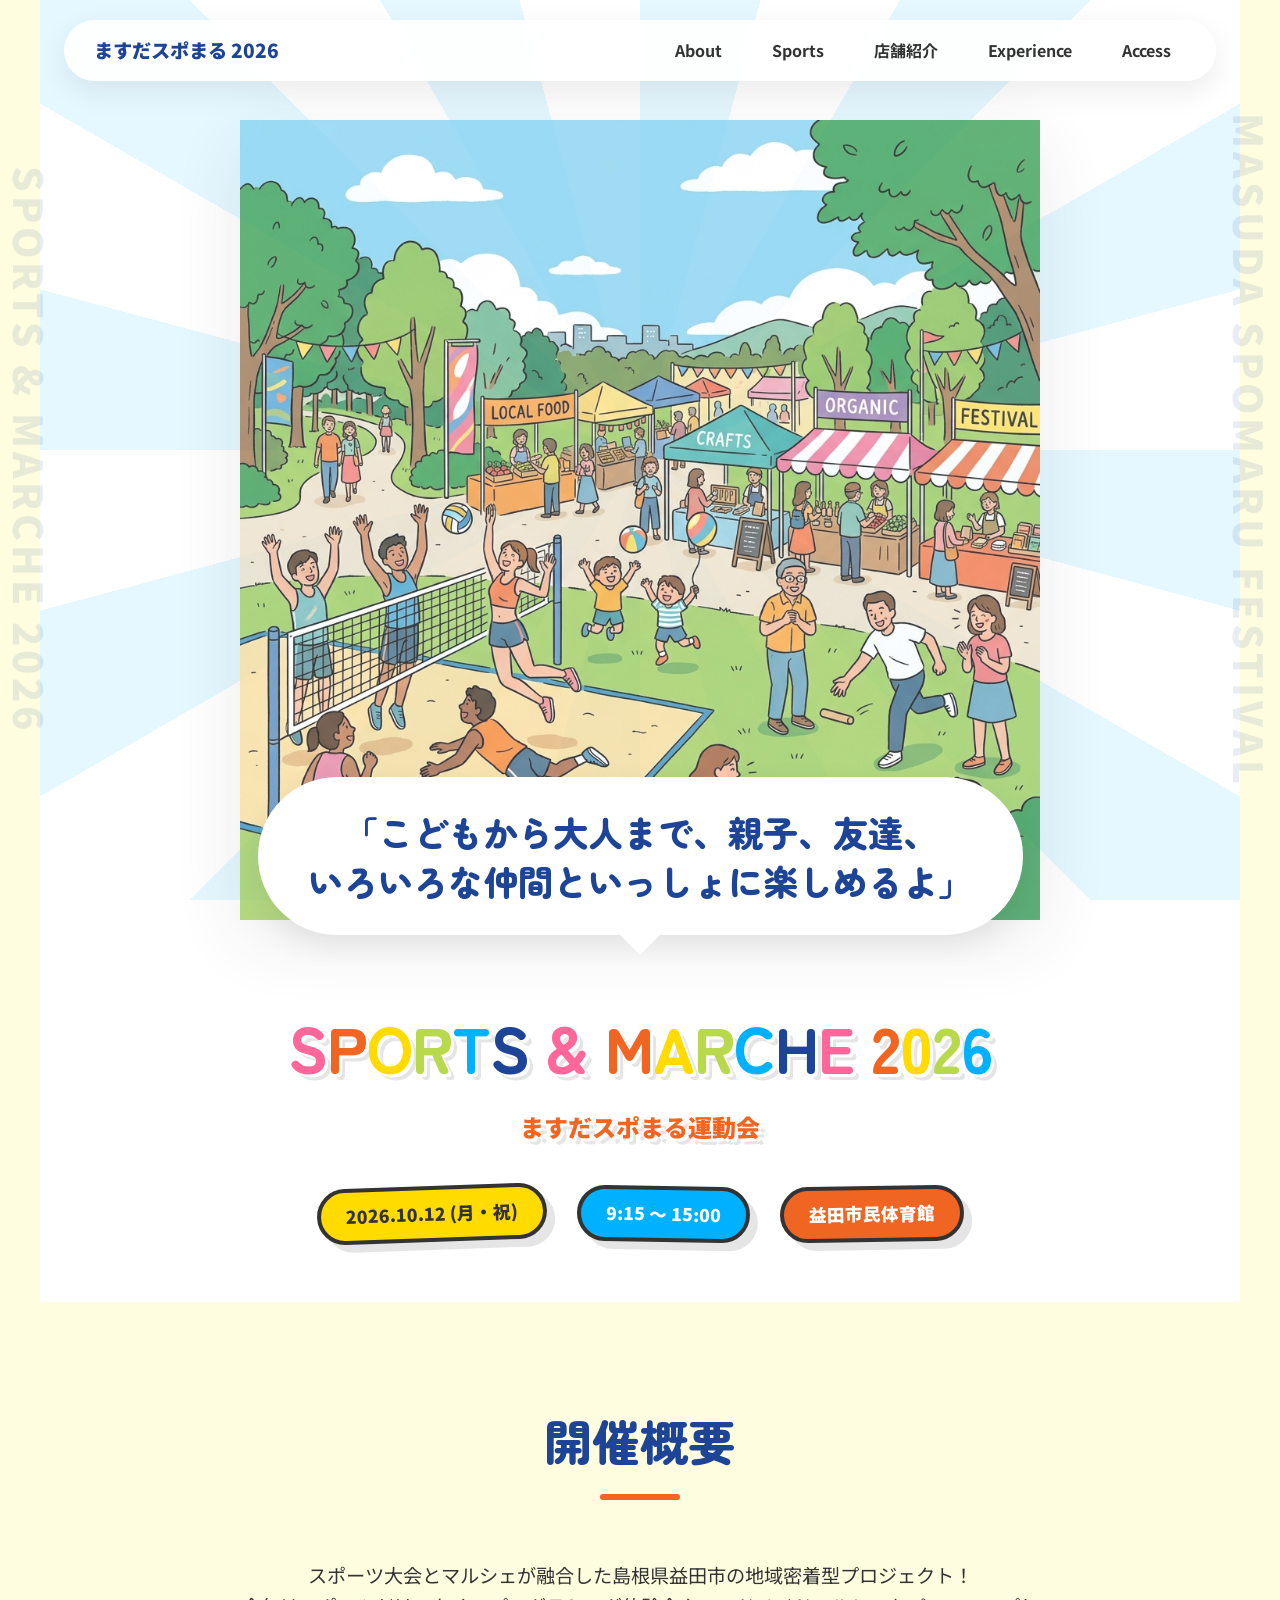
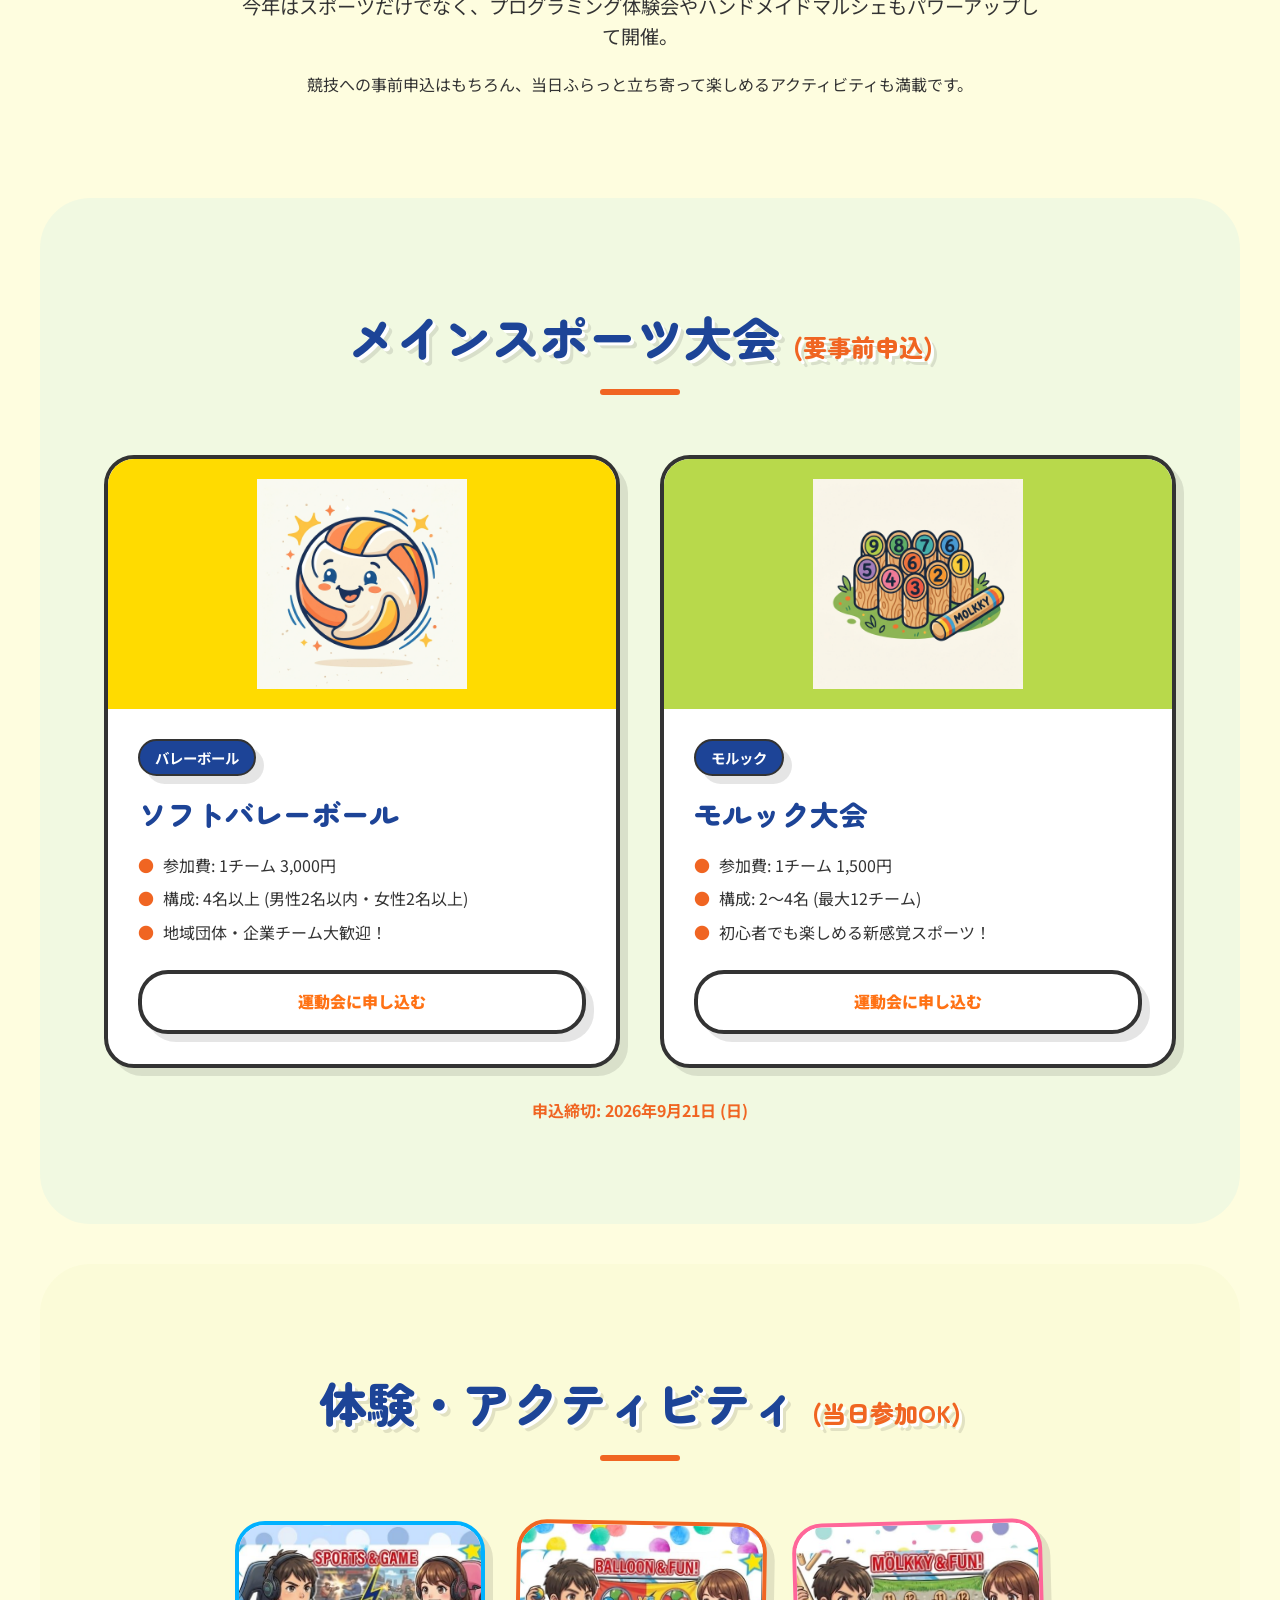
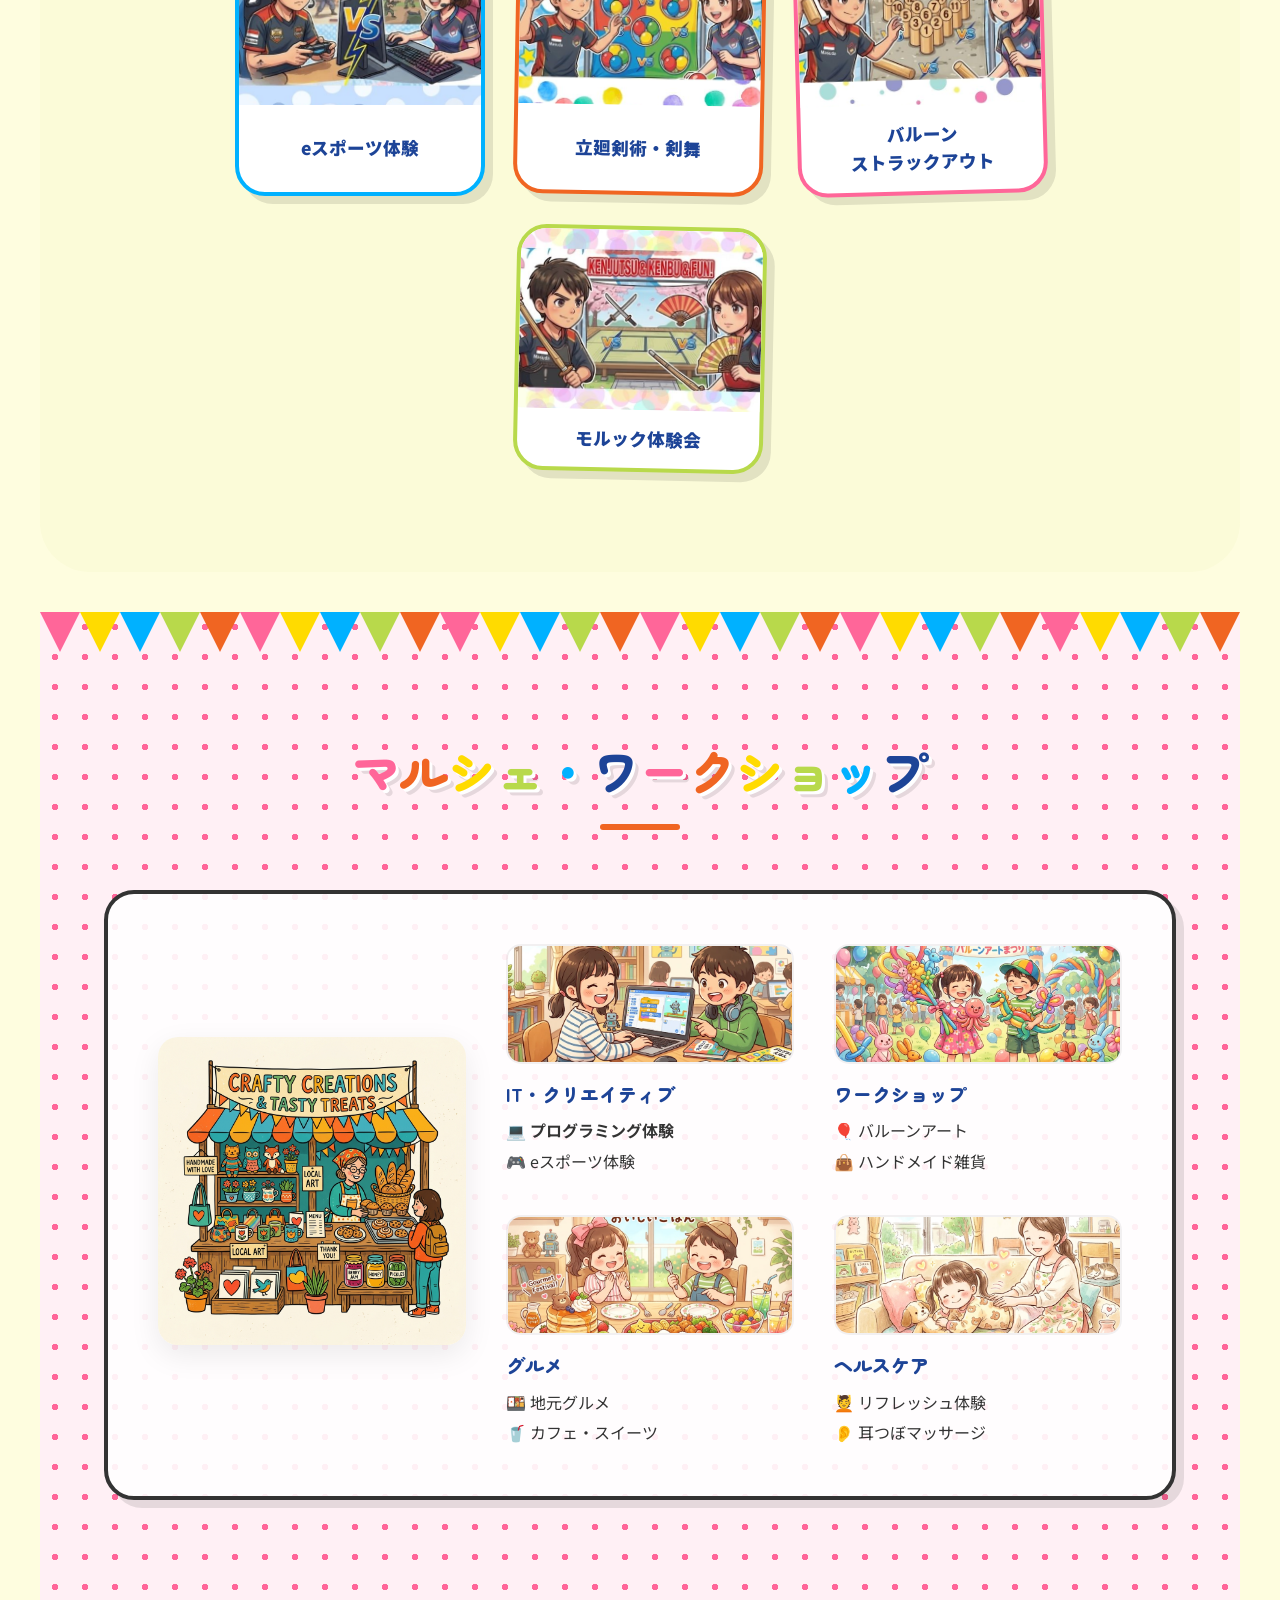
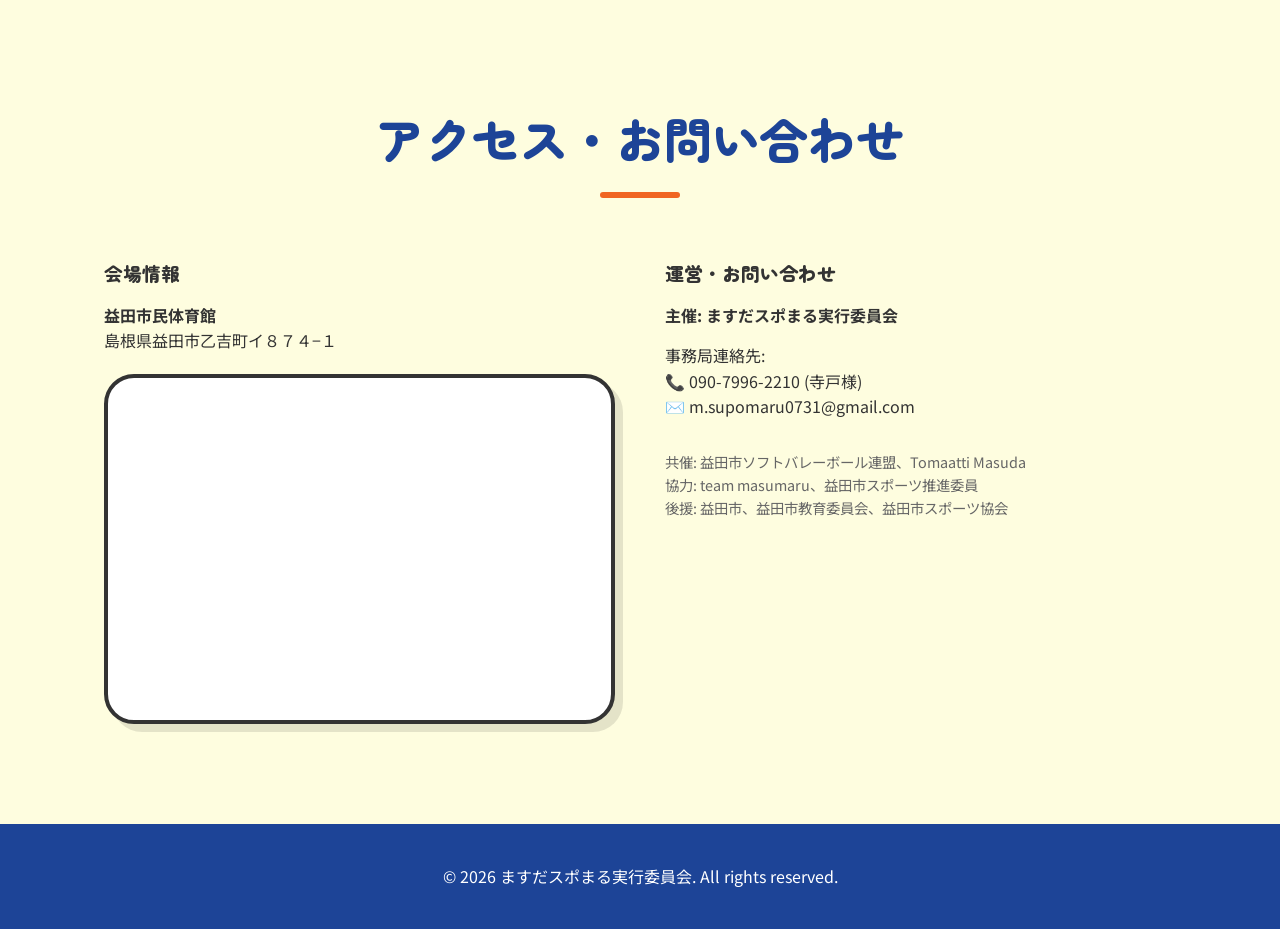
==== index.html @ 215f09cb "修正" ====
<!DOCTYPE html>
<html lang="ja">
<head>
  <meta charset="UTF-8">
  <meta name="viewport" content="width=device-width, initial-scale=1.0">
  <title>SPORTS & MARCHE 2026 | ますだスポまる運動会</title>
  <meta name="description" content="2026年10月12日、島根県益田市で開催！スポーツ大会とマルシェが融合した地域密着型イベント。">
  <link rel="stylesheet" href="index.css">
</head>
<body>

  <!-- Vertical Sidebar Text -->
  <div class="sidebar-text left">
    <div class="vertical-text">SPORTS & MARCHE 2026</div>
  </div>
  <div class="sidebar-text right">
    <div class="vertical-text">MASUDA SPOMARU FESTIVAL</div>
  </div>

  <header>
    <a href="index.html" class="logo">ますだスポまる 2026</a>
    <nav>
      <!-- Desktop Menu -->
      <ul class="nav-links">
        <li><a href="index.html#about">About</a></li>
        <li><a href="index.html#sports">Sports</a></li>
        <li><a href="marche.html">店舗紹介</a></li>
        <li><a href="index.html#activities">Experience</a></li>
        <li><a href="index.html#access">Access</a></li>
      </ul>
      <!-- Hamburger Icon -->
      <div class="hamburger" id="hamburger">
        <span></span>
        <span></span>
        <span></span>
      </div>
    </nav>
  </header>

  <!-- Mobile Menu Overlay -->
  <div class="mobile-menu" id="mobile-menu">
    <ul>
      <li><a href="index.html#about">About</a></li>
      <li><a href="index.html#sports">Sports</a></li>
      <li><a href="marche.html">店舗紹介</a></li>
      <li><a href="index.html#activities">Experience</a></li>
      <li><a href="index.html#access">Access</a></li>
    </ul>
  </div>

  <main>
    <!-- Hero Section -->
    <section id="hero" class="hero pattern-starburst">
      <div class="hero-illustration">
        <img src="assets/hero.png" alt="Spomaru Festival Illustration">
      </div>
      <div class="catchphrase-container">
        <div class="catchphrase-bubble">
          <p class="catchphrase font-maru">「こどもから大人まで、親子、友達、<br>いろいろな仲間といっしょに楽しめるよ」</p>
        </div>
      </div>
      <h1 class="main-title font-maru pop-text-multi pop-text-shadow">
        <span>S</span><span>P</span><span>O</span><span>R</span><span>T</span><span>S</span>
        <span>&amp;</span>
        <span>M</span><span>A</span><span>R</span><span>C</span><span>H</span><span>E</span>
        <span>2</span><span>0</span><span>2</span><span>6</span>
      </h1>
      <p class="sub-title pop-text-shadow">ますだスポまる運動会</p>
      
      <div class="event-details-hero">
        <div class="info-badge sticker-card" style="background: var(--sports-yellow); color: var(--text-main); font-weight: 900; transform: rotate(-2deg);">2026.10.12 (月・祝)</div>
        <div class="info-badge sticker-card" style="background: var(--sports-blue); color: #FFF; font-weight: 900; transform: rotate(1deg);">9:15 〜 15:00</div>
        <div class="info-badge sticker-card" style="background: var(--accent-orange); color: #FFF; font-weight: 900; transform: rotate(-1deg);">益田市民体育館</div>
      </div>
    </section>

    <!-- About Section -->
    <section id="about" class="fade-up">
      <h2 class="section-title">開催概要</h2>
      <div style="text-align: center; max-width: 800px; margin: 0 auto;">
        <p style="font-size: 1.2rem; margin-bottom: 20px;">
          スポーツ大会とマルシェが融合した島根県益田市の地域密着型プロジェクト！<br>
          今年はスポーツだけでなく、プログラミング体験会やハンドメイドマルシェもパワーアップして開催。
        </p>
        <p>
          競技への事前申込はもちろん、当日ふらっと立ち寄って楽しめるアクティビティも満載です。
        </p>
      </div>
    </section>

    <!-- Sports Section -->
    <section id="sports" class="fade-up" style="background: rgba(0, 177, 255, 0.05); border-radius: 50px; padding: 100px 5%;">
      <h2 class="section-title pop-text-shadow">メインスポーツ大会 <span style="font-size: 1.5rem; color: var(--accent-orange);">(要事前申込)</span></h2>
      <div class="sports-grid">
        <!-- Soft Volleyball -->
        <div class="sport-card sticker-card">
          <div class="sport-img-container" style="background-color: var(--sports-yellow);">
            <img src="assets/volleyball.png" alt="Soft Volleyball" class="sport-img">
          </div>
          <div class="sport-content">
            <span class="sport-tag sticker-card" style="background: var(--accent-blue); color: #FFF; border-width: 2px;">バレーボール</span>
            <h3>ソフトバレーボール</h3>
            <ul class="sport-info">
              <li>参加費: 1チーム 3,000円</li>
              <li>構成: 4名以上 (男性2名以内・女性2名以上)</li>
              <li>地域団体・企業チーム大歓迎！</li>
            </ul>
            <a href="https://docs.google.com/forms/d/e/1FAIpQLSc93Lp80f9YjV-wYmrXPYnFZQICIMs_NypWKTWP03hO3gM2aA/viewform?usp=dialog" class="apply-btn sticker-card">運動会に申し込む</a>
          </div>
        </div>

        <!-- Molkky -->
        <div class="sport-card sticker-card">
          <div class="sport-img-container" style="background-color: var(--accent-green);">
            <img src="assets/molkky.png" alt="Molkky" class="sport-img">
          </div>
          <div class="sport-content">
            <span class="sport-tag sticker-card" style="background: var(--accent-blue); color: #FFF; border-width: 2px;">モルック</span>
            <h3>モルック大会</h3>
            <ul class="sport-info">
              <li>参加費: 1チーム 1,500円</li>
              <li>構成: 2〜4名 (最大12チーム)</li>
              <li>初心者でも楽しめる新感覚スポーツ！</li>
            </ul>
            <a href="https://docs.google.com/forms/d/e/1FAIpQLSc93Lp80f9YjV-wYmrXPYnFZQICIMs_NypWKTWP03hO3gM2aA/viewform?usp=dialog" class="apply-btn sticker-card">運動会に申し込む</a>
          </div>
        </div>
      </div>
      <p style="text-align: center; margin-top: 30px; font-weight: 700; color: var(--accent-orange);">
        申込締切: 2026年9月21日 (日)
      </p>
    </section>

    <!-- Activities Section -->
    <section id="activities" class="fade-up" style="background: rgba(184, 217, 75, 0.05); padding: 100px 5%; border-radius: 50px; margin: 40px auto;">
      <h2 class="section-title pop-text-shadow">体験・アクティビティ <span style="font-size: 1.5rem; color: var(--accent-orange);">(当日参加OK)</span></h2>
      <div class="bubble-grid">
        <!-- eSports -->
        <div class="bubble-item sticker-card" style="border-color: var(--sports-blue);">
          <div class="bubble-icon">
            <img src="./assets/10.jpg" alt="eスポーツ体験">
          </div>
          <span class="bubble-title">eスポーツ体験</span>
        </div>
        <!-- Sword dance -->
        <div class="bubble-item sticker-card" style="border-color: var(--accent-orange);">
          <div class="bubble-icon">
            <img src="./assets/11.jpg" alt="立廻剣術・剣舞">
          </div>
          <span class="bubble-title">立廻剣術・剣舞</span>
        </div>
        <!-- Balloon Striker -->
        <div class="bubble-item sticker-card" style="border-color: var(--marche-pink);">
          <div class="bubble-icon">
            <img src="./assets/12.jpg" alt="バルーンストラックアウト">
          </div>
          <span class="bubble-title">バルーン<br>ストラックアウト</span>
        </div>
        <!-- Molkky -->
        <div class="bubble-item sticker-card" style="border-color: var(--accent-green);">
          <div class="bubble-icon">
            <img src="./assets/13.jpg" alt="モルック体験会">
          </div>
          <span class="bubble-title">モルック体験会</span>
        </div>
      </div>
    </section>

    <!-- Marche Section -->
    <section id="marche" class="fade-up pattern-dots" style="position: relative; padding-top: 120px;">
      <div class="garland"></div>
      <h2 class="section-title pop-text-multi pop-text-shadow">
        <span>マ</span><span>ル</span><span>シ</span><span>ェ</span><span>・</span><span>ワ</span><span>ー</span><span>ク</span><span>シ</span><span>ョ</span><span>ッ</span><span>プ</span>
      </h2>
      <div class="marche-container sticker-card" style="background: rgba(255, 255, 255, 0.9); padding: 50px; position: relative; overflow: hidden;">
        <div style="display: flex; align-items: center; gap: 40px; flex-wrap: wrap;">
          <div style="flex: 1; min-width: 250px;">
             <img src="assets/marche.png" alt="Marche Illustration" style="width: 100%; border-radius: 20px; box-shadow: var(--shadow-soft);">
          </div>
          <div style="flex: 2; min-width: 250px;">
            <div class="sports-grid" style="grid-template-columns: repeat(auto-fit, minmax(180px, 1fr));">
              <!-- IT/Creative -->
              <div class="marche-card">
                <div class="marche-card-icon">
                  <img src="assets/item1.png" alt="IT">
                </div>
                <h3 style="color: var(--accent-blue); margin-bottom: 10px;">IT・クリエイティブ</h3>
                <ul style="list-style: none;">
                  <li style="margin-bottom: 5px; font-weight: 700;">💻 プログラミング体験</li>
                  <li>🎮 eスポーツ体験</li>
                </ul>
              </div>
              <!-- Shopping/WS -->
              <div class="marche-card">
                <div class="marche-card-icon">
                  <img src="assets/item4.png" alt="Workshop">
                </div>
                <h3 style="color: var(--accent-blue); margin-bottom: 10px;">ワークショップ</h3>
                <ul style="list-style: none;">
                  <li style="margin-bottom: 5px;">🎈 バルーンアート</li>
                  <li>👜 ハンドメイド雑貨</li>
                </ul>
              </div>
              <!-- Food -->
              <div class="marche-card">
                <div class="marche-card-icon">
                  <img src="assets/item3.png" alt="Gourmet">
                </div>
                <h3 style="color: var(--accent-blue); margin-bottom: 10px;">グルメ</h3>
                <ul style="list-style: none;">
                  <li style="margin-bottom: 5px;">🍱 地元グルメ</li>
                  <li>🥤 カフェ・スイーツ</li>
                </ul>
              </div>
              <!-- Healthcare -->
              <div class="marche-card">
                <div class="marche-card-icon">
                  <img src="assets/item2.png" alt="Healthcare">
                </div>
                <h3 style="color: var(--accent-blue); margin-bottom: 10px;">ヘルスケア</h3>
                <ul style="list-style: none;">
                  <li style="margin-bottom: 5px;">💆 リフレッシュ体験</li>
                  <li>👂 耳つぼマッサージ</li>
                </ul>
              </div>
            </div>
          </div>
        </div>
      </div>
    </section>

    <!-- Info Section -->
    <section id="access" class="fade-up">
      <h2 class="section-title">アクセス・お問い合わせ</h2>
      <div style="display: grid; grid-template-columns: repeat(auto-fit, minmax(300px, 1fr)); gap: 50px;">
        <div>
          <h3 style="margin-bottom: 15px;">会場情報</h3>
          <p><strong>益田市民体育館</strong><br>
            島根県益田市乙吉町イ８７４−１
          </p>
          <div class="map-container sticker-card" style="margin-top: 20px;">
             <iframe src="https://www.google.com/maps/embed?pb=!1m18!1m12!1m3!1d987.4646275881245!2d131.85409428775725!3d34.6860439033067!2m3!1f0!2f0!3f0!3m2!1i1024!2i768!4f13.1!3m3!1m2!1s0x355b1f2409f60607%3A0x94d1e0906b693dd0!2z55uK55Sw5biCIOW4guawkeS9k-iCsumkqA!5e0!3m2!1sja!2sjp!4v1775096334557!5m2!1sja!2sjp" style="border:0; width: 100%; height: 100%;" allowfullscreen="" loading="lazy" referrerpolicy="no-referrer-when-downgrade"></iframe>
          </div>
        </div>
        <div>
          <h3 style="margin-bottom: 15px;">運営・お問い合わせ</h3>
          <p><strong>主催: ますだスポまる実行委員会</strong></p>
          <p style="margin-top: 15px;">
            事務局連絡先:<br>
            📞 090-7996-2210 (寺戸様)<br>
            ✉️ m.supomaru0731@gmail.com
          </p>
          <div style="margin-top: 30px;">
            <p style="font-size: 0.9rem; color: #666;">
              共催: 益田市ソフトバレーボール連盟、Tomaatti Masuda<br>
              協力: team masumaru、益田市スポーツ推進委員<br>
              後援: 益田市、益田市教育委員会、益田市スポーツ協会
            </p>
          </div>
        </div>
      </div>
    </section>
  </main>

  <footer style="background: var(--accent-blue); color: #FFF; padding: 40px 5%; text-align: center;">
    <p>&copy; 2026 ますだスポまる実行委員会. All rights reserved.</p>
  </footer>

  <script src="main.js"></script>
</body>
</html>
---- index.css ----
@import url('https://fonts.googleapis.com/css2?family=Zen+Maru+Gothic:wght@400;500;700;900&family=Noto+Sans+JP:wght@400;500;700;900&display=swap');

:root {
  --primary-bg: #FEFDDF;
  --secondary-bg: #EBFAED;
  --accent-blue: #1D4497;
  --accent-orange: #F06522;
  --accent-green: #B8D94B;
  --marche-pink: #FF6699;
  --marche-pink-light: #FFF0F5;
  --sports-blue: #00B1FF;
  --sports-yellow: #FFDB00;
  --text-main: #333333;
  --text-white: #FFFFFF;
  --shadow-pop: 8px 8px 0px rgba(0,0,0,0.1);
  --shadow-soft: 0 10px 30px rgba(0,0,0,0.08);
  --radius-lg: 30px;
  --radius-pill: 50px;
  --border-thick: 4px solid #333;
}

* {
  margin: 0;
  padding: 0;
  box-sizing: border-box;
}

body {
  font-family: 'Noto Sans JP', sans-serif;
  background-color: var(--primary-bg);
  color: var(--text-main);
  overflow-x: hidden;
  line-height: 1.6;
}

h1, h2, h3, .font-maru {
  font-family: 'Zen Maru Gothic', sans-serif;
  font-weight: 900;
}

/* Sidebar Text */
.sidebar-text {
  position: fixed;
  top: 0;
  height: 100vh;
  width: 60px;
  display: flex;
  align-items: center;
  justify-content: center;
  z-index: 100;
  pointer-events: none;
}

.sidebar-text.left { left: 0; }
.sidebar-text.right { right: 0; }

.vertical-text {
  writing-mode: vertical-rl;
  text-transform: uppercase;
  font-weight: 900;
  color: rgba(29, 68, 151, 0.1);
  font-size: 2.5rem;
  letter-spacing: 0.1em;
  white-space: nowrap;
}

/* Header */
header {
  position: fixed;
  top: 20px;
  left: 50%;
  transform: translateX(-50%);
  width: 90%;
  max-width: 1200px;
  background: rgba(255, 255, 255, 0.9);
  backdrop-filter: blur(10px);
  padding: 15px 30px;
  border-radius: var(--radius-pill);
  display: flex;
  justify-content: space-between;
  align-items: center;
  z-index: 1000;
  box-shadow: var(--shadow-soft);
}

.logo {
  font-size: 1.2rem;
  font-weight: 900;
  color: var(--accent-blue);
  text-decoration: none;
}

nav .nav-links {
  display: flex;
  gap: 20px;
  list-style: none;
}

nav a {
  text-decoration: none;
  color: var(--text-main);
  font-weight: 700;
  padding: 8px 15px;
  border-radius: 20px;
  transition: 0.3s;
}

nav a:hover {
  background: var(--accent-blue);
  color: var(--text-white);
}

nav a.cta {
  background: var(--accent-orange);
  color: var(--text-white);
}

/* Hamburger Icon */
.hamburger {
  display: none;
  flex-direction: column;
  gap: 5px;
  cursor: pointer;
  z-index: 2000;
}

.hamburger span {
  display: block;
  width: 30px;
  height: 4px;
  background-color: var(--accent-blue);
  border-radius: 2px;
  transition: 0.3s;
}

/* Mobile Menu Overlay */
.mobile-menu {
  position: fixed;
  top: 0;
  right: -100%;
  width: 80%;
  height: 100vh;
  background: var(--primary-bg);
  z-index: 1500;
  display: flex;
  flex-direction: column;
  justify-content: center;
  align-items: center;
  transition: 0.5s cubic-bezier(0.68, -0.55, 0.27, 1.55);
}

.mobile-menu.active {
  right: 0;
  box-shadow: -10px 0 30px rgba(0,0,0,0.1);
}

.mobile-menu ul {
  list-style: none;
  text-align: center;
}

.mobile-menu li {
  margin: 20px 0;
}

.mobile-menu a {
  font-family: 'Zen Maru Gothic', sans-serif;
  font-size: 1.8rem;
  font-weight: 900;
  text-decoration: none;
  color: var(--accent-blue);
}

/* Active Hamburger Animation */
.hamburger.active span:nth-child(1) { transform: translateY(9px) rotate(45deg); }
.hamburger.active span:nth-child(2) { opacity: 0; }
.hamburger.active span:nth-child(3) { transform: translateY(-9px) rotate(-45deg); }

/* Hero Section */
.hero {
  min-height: 100vh;
  display: flex;
  flex-direction: column;
  justify-content: center;
  align-items: center;
  text-align: center;
  padding: 120px 20px 60px;
  position: relative;
  overflow: hidden;
}

.marche-card-icon {
  width: 100%;
  height: 120px;
  border-radius: 15px;
  overflow: hidden;
  margin-bottom: 15px;
  border: 2px solid rgba(0,0,0,0.05);
}

.marche-card-icon img {
  width: 100%;
  height: 100%;
  object-fit: cover;
  transition: 0.3s;
}

.marche-card:hover .marche-card-icon img {
  transform: scale(1.05);
}

.hero-illustration {
  width: 100%;
  max-width: 800px;
  margin-bottom: -150px;
  z-index: 0;
  opacity: 0.8;
  animation: float 6s ease-in-out infinite;
}

.hero-illustration img {
  width: 100%;
  height: auto;
  filter: drop-shadow(0 20px 40px rgba(0,0,0,0.1));
}

.catchphrase-container {
  position: relative;
  z-index: 10;
  margin-bottom: 30px;
}

.catchphrase-bubble {
  background: #FFF;
  padding: 30px 50px;
  border-radius: 100px;
  box-shadow: var(--shadow-soft);
  position: relative;
  display: inline-block;
  margin-bottom: 30px;
}

.catchphrase-bubble::after {
  content: '';
  position: absolute;
  bottom: -20px;
  left: 50%;
  transform: translateX(-50%);
  border-left: 20px solid transparent;
  border-right: 20px solid transparent;
  border-top: 20px solid #FFF;
}

.catchphrase {
  font-size: 2.2rem;
  color: var(--accent-blue);
  line-height: 1.4;
}

.main-title {
  font-size: 4rem;
  color: var(--accent-blue);
  margin-bottom: 10px;
  letter-spacing: -1px;
}

.sub-title {
  font-size: 1.5rem;
  color: var(--accent-orange);
  font-weight: 900;
}

.event-details-hero {
  margin-top: 40px;
  display: flex;
  gap: 30px;
  justify-content: center;
}

.info-badge {
  background: var(--accent-blue);
  color: #FFF;
  padding: 10px 25px;
  border-radius: 50px;
  font-weight: 700;
  font-size: 1.1rem;
}

/* Section Common */
section {
  padding: 100px 5%;
  max-width: 1200px;
  margin: 0 auto;
}

.section-title {
  font-size: 3rem;
  text-align: center;
  margin-bottom: 60px;
  color: var(--accent-blue);
  position: relative;
}

.section-title::after {
  content: '';
  display: block;
  width: 80px;
  height: 6px;
  background: var(--accent-orange);
  margin: 15px auto 0;
  border-radius: 3px;
}

/* Sports Cards */
.sports-grid {
  display: grid;
  grid-template-columns: repeat(auto-fit, minmax(300px, 1fr));
  gap: 40px;
}

.sport-card {
  background: var(--text-white);
  border-radius: var(--radius-lg);
  overflow: hidden;
  box-shadow: var(--shadow-soft);
  transition: 0.4s;
  display: flex;
  flex-direction: column;
}

.sport-card:hover {
  transform: translateY(-10px);
}

.sport-img-container {
  width: 100%;
  height: 250px;
  background-color: var(--secondary-bg);
  overflow: hidden;
  display: flex;
  align-items: center;
  justify-content: center;
  padding: 20px;
}

.sport-img {
  max-width: 100%;
  max-height: 100%;
  object-fit: contain;
  transition: 0.5s;
}

.sport-card:hover .sport-img {
  transform: scale(1.1) rotate(5deg);
}

.sport-content {
  padding: 30px;
  flex-grow: 1;
}

.sport-tag {
  display: inline-block;
  background: var(--accent-green);
  color: var(--text-main);
  padding: 5px 15px;
  border-radius: 20px;
  font-weight: 700;
  font-size: 0.9rem;
  margin-bottom: 15px;
}

.sport-card h3 {
  font-size: 1.8rem;
  margin-bottom: 15px;
  color: var(--accent-blue);
}

.sport-info {
  list-style: none;
  margin-bottom: 25px;
}

.sport-info li {
  margin-bottom: 8px;
  padding-left: 25px;
  position: relative;
}

.sport-info li::before {
  content: '●';
  position: absolute;
  left: 0;
  color: var(--accent-orange);
}

.apply-btn {
  display: inline-block;
  width: 100%;
  padding: 15px;
  background: var(--accent-orange);
  color: #ff7215;
  border: 4px solid var(--accent-orange);
  text-align: center;
  text-decoration: none;
  font-weight: 900;
  border-radius: 15px;
  transition: 0.3s;
}

.apply-btn:hover {
  background: #ff8121;
  color: rgb(255, 255, 255);
}

/* Bubble Grid (Activities) */
.bubble-grid {
  display: flex;
  flex-wrap: wrap;
  justify-content: center;
  gap: 30px;
}

.bubble-item {
  width: 250px;
  background: #FFF;
  border: 4px solid var(--accent-green);
  border-radius: 20px;
  overflow: hidden;
  box-shadow: var(--shadow-pop);
  transition: 0.4s cubic-bezier(0.175, 0.885, 0.32, 1.275);
  animation: float 4s ease-in-out infinite;
  display: flex;
  flex-direction: column;
}

.bubble-icon {
  width: 100%;
  height: 180px;
  overflow: hidden;
  display: flex;
  align-items: center;
  justify-content: center;
  background: #f0f0f0;
}

.bubble-icon img {
  width: 100%;
  height: 100%;
  object-fit: cover;
  transition: 0.5s;
}

.bubble-item:hover .bubble-icon img {
  transform: scale(1.1);
}

.bubble-title {
  padding: 15px;
  font-weight: 900;
  font-size: 1.1rem;
  color: var(--accent-blue);
  text-align: center;
  flex-grow: 1;
  display: flex;
  align-items: center;
  justify-content: center;
}

.bubble-item:nth-child(even) { animation-delay: 1s; transform: rotate(1deg); }
.bubble-item:nth-child(3n) { animation-delay: 2s; transform: rotate(-1.5deg); }
.bubble-item:nth-child(4n) { animation-delay: 1.5s; transform: rotate(1.2deg); }

/* --- Pop Style Utilities --- */
.pop-text-multi span:nth-child(6n+1) { color: var(--marche-pink); }
.pop-text-multi span:nth-child(6n+2) { color: var(--accent-orange); }
.pop-text-multi span:nth-child(6n+3) { color: var(--sports-yellow); }
.pop-text-multi span:nth-child(6n+4) { color: var(--accent-green); }
.pop-text-multi span:nth-child(6n+5) { color: var(--sports-blue); }
.pop-text-multi span:nth-child(6n+6) { color: var(--accent-blue); }

.pop-text-shadow {
  text-shadow: 3px 3px 0px #FFF, 6px 6px 0px rgba(0,0,0,0.1);
}

.sticker-card {
  background: #FFF;
  border: var(--border-thick);
  border-radius: var(--radius-lg);
  box-shadow: var(--shadow-pop);
  transition: 0.3s;
}

.sticker-card:hover {
  transform: translate(-4px, -4px);
  box-shadow: 12px 12px 0px rgba(0,0,0,0.15);
}

/* Background Patterns */
.pattern-dots {
  background-image: radial-gradient(var(--marche-pink) 15%, transparent 15%);
  background-size: 30px 30px;
  background-color: var(--marche-pink-light);
}

.pattern-starburst {
  background: 
    repeating-conic-gradient(from 0deg, rgba(0, 177, 255, 0.1) 0deg 15deg, rgba(255, 255, 255, 0.1) 15deg 30deg);
  background-attachment: fixed;
  background-color: #FFF;
}

.pattern-diagonal {
  background: repeating-linear-gradient(
    45deg,
    var(--sports-yellow),
    var(--sports-yellow) 20px,
    #FFF 20px,
    #FFF 40px
  );
}

/* Decorations */
.garland {
  position: absolute;
  top: 0;
  left: 0;
  width: 100%;
  height: 60px;
  background-image: url('data:image/svg+xml;utf8,<svg xmlns="http://www.w3.org/2000/svg" viewBox="0 0 100 20" preserveAspectRatio="none"><polygon points="0,0 20,0 10,20" fill="%23FF6699"/><polygon points="20,0 40,0 30,20" fill="%23FFDB00"/><polygon points="40,0 60,0 50,20" fill="%2300B1FF"/><polygon points="60,0 80,0 70,20" fill="%23B8D94B"/><polygon points="80,0 100,0 90,20" fill="%23F06522"/></svg>');
  background-size: 200px 40px;
  background-repeat: repeat-x;
  z-index: 5;
}

@keyframes float {
  0%, 100% { transform: translateY(0) rotate(0deg); }
  50% { transform: translateY(-15px) rotate(2deg); }
}

/* Animations */
.fade-up {
  opacity: 0;
  transform: translateY(30px);
  transition: 0.8s ease-out;
}

.fade-up.visible {
  opacity: 1;
  transform: translateY(0);
}

.map-container {
  width: 100%;
  height: 350px;
  overflow: hidden;
}

.marche-intro {
  text-align: center;
  margin-bottom: 50px;
  font-size: 1.2rem;
  background: #FFF;
  display: block;
  width: fit-content;
  max-width: 900px;
  padding: 10px 30px;
  border-radius: 50px;
  margin: 0 auto 50px;
  border: 4px solid var(--marche-pink);
  box-shadow: var(--shadow-pop);
}

/* Responsive */
@media (max-width: 992px) {
  nav .nav-links { display: none; }
  .hamburger { display: flex; }
}

@media (max-width: 768px) {
  .marche-intro {
    font-size: 1rem;
    padding: 15px 20px;
    border-radius: 20px;
    width: 95%;
    margin-bottom: 30px;
  }
  section { padding: 60px 15px; }
  .hero { padding-top: 100px; }
  .hero .main-title { font-size: 6.8vw; white-space: nowrap; }
  .hero .main-title span { display: inline; margin: 0 1px; }
  .section-title span { display: inline-block; margin: 0 2px; font-size: inherit; }
  .catchphrase { font-size: 1.3rem; padding: 20px; }
  .catchphrase-bubble { padding: 20px 30px; }
  header { padding: 10px 20px; width: 95%; }
  .sidebar-text { display: none; }
  .event-details-hero { flex-direction: column; gap: 15px; width: 100%; align-items: center; }
  .info-badge { width: 90%; text-align: center; }
  .section-title { font-size: 7vw; margin-bottom: 40px; white-space: nowrap; }
  .marche-container { padding: 20px !important; }
  .marche-container .sports-grid {
    grid-template-columns: repeat(2, 1fr) !important;
    gap: 15px !important;
  }
  .marche-card {
    padding: 10px !important;
  }
  .marche-card h3 {
    font-size: 1rem !important;
    margin-bottom: 10px !important;
  }
  .marche-card ul li {
    font-size: 0.85rem !important;
  }
  .hero-illustration { margin-bottom: -80px; opacity: 0.6; }
  .bubble-item { width: 140px; height: 140px; }
  .bubble-icon { font-size: 2rem; }
  .bubble-title { font-size: 0.9rem; }
}
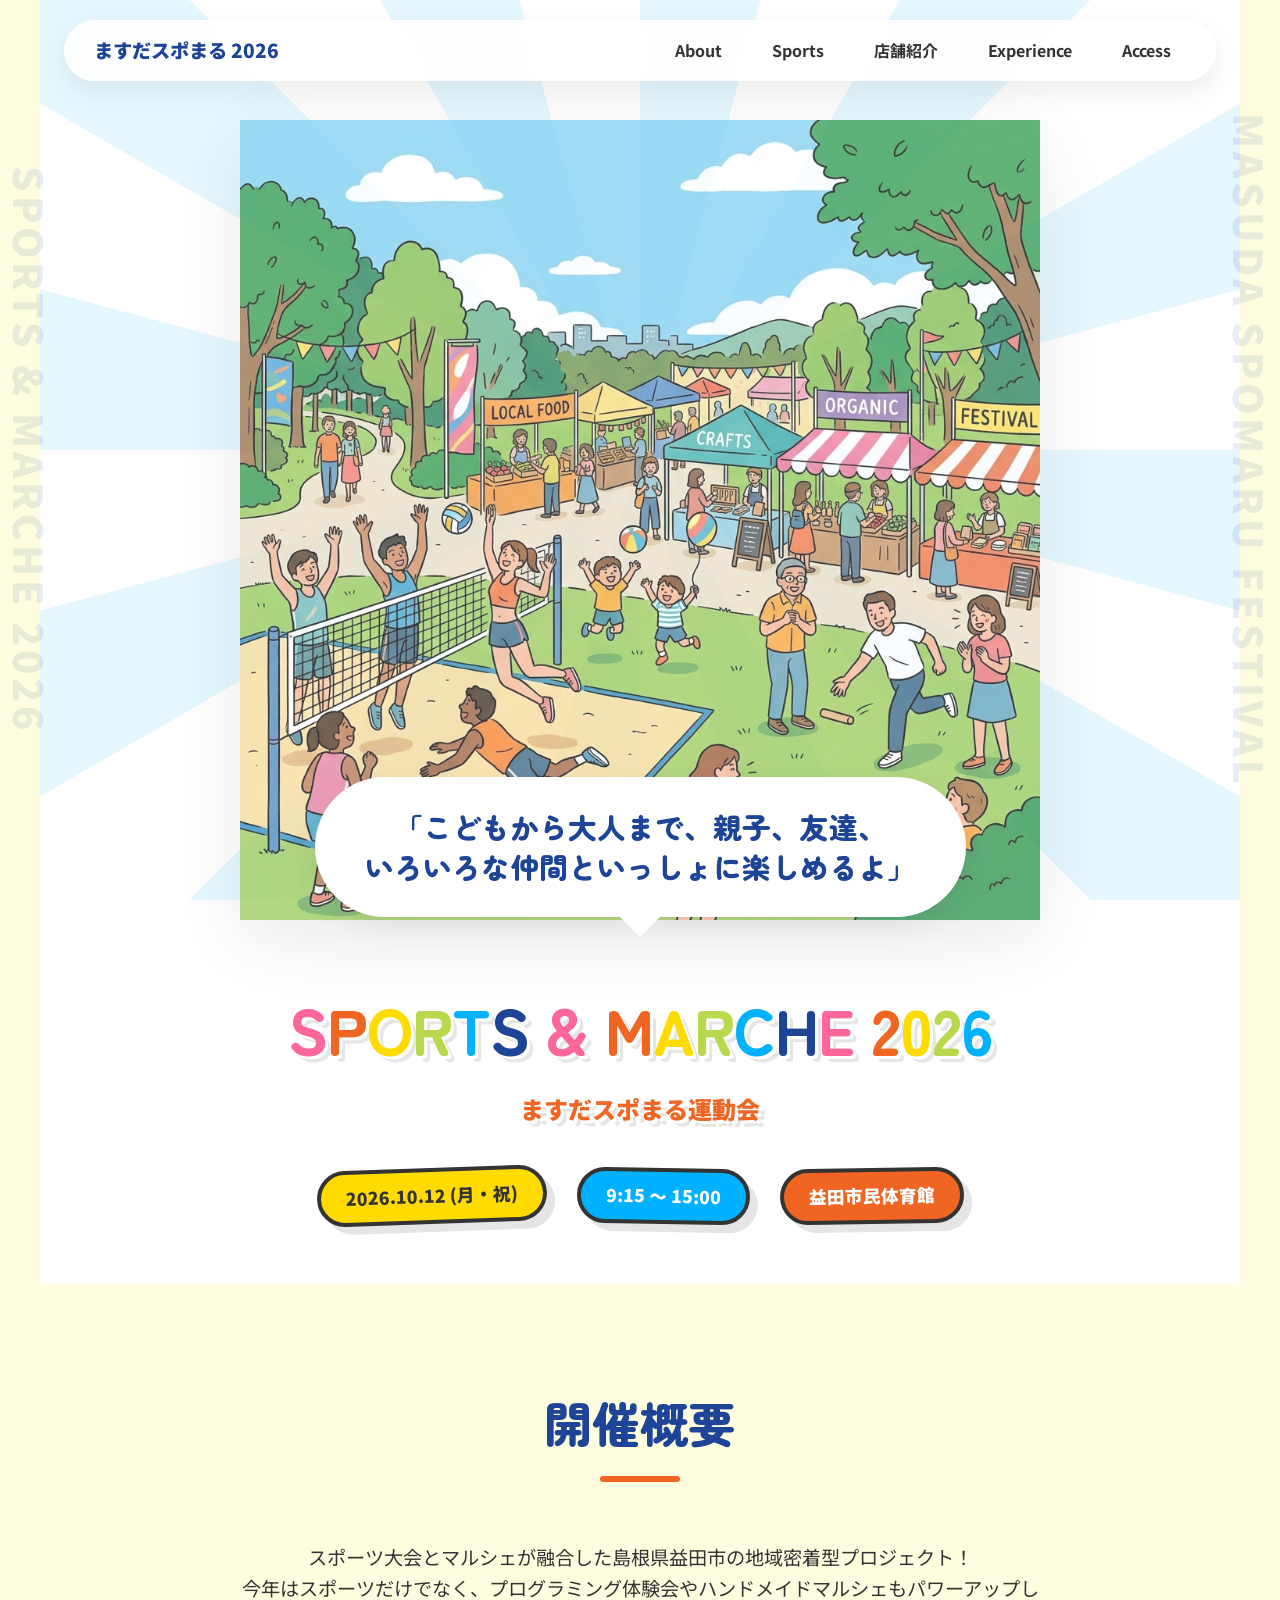
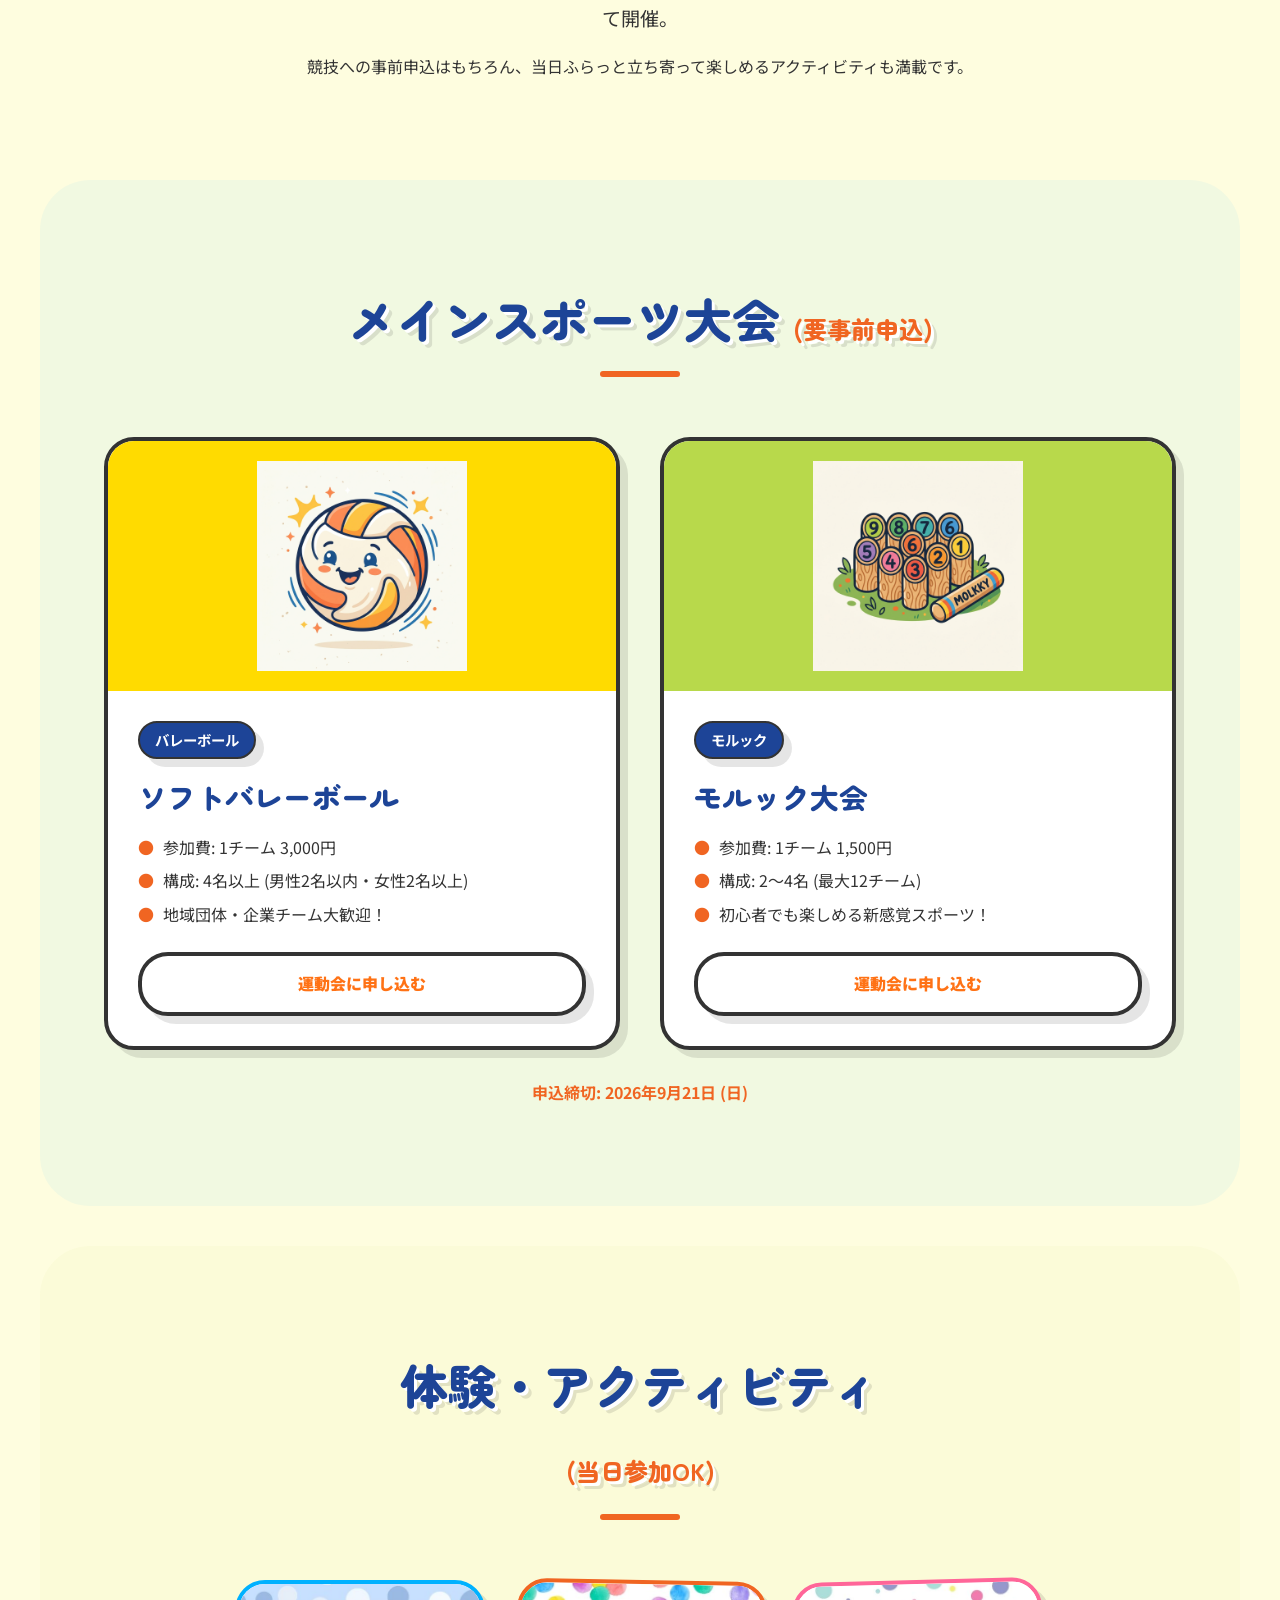
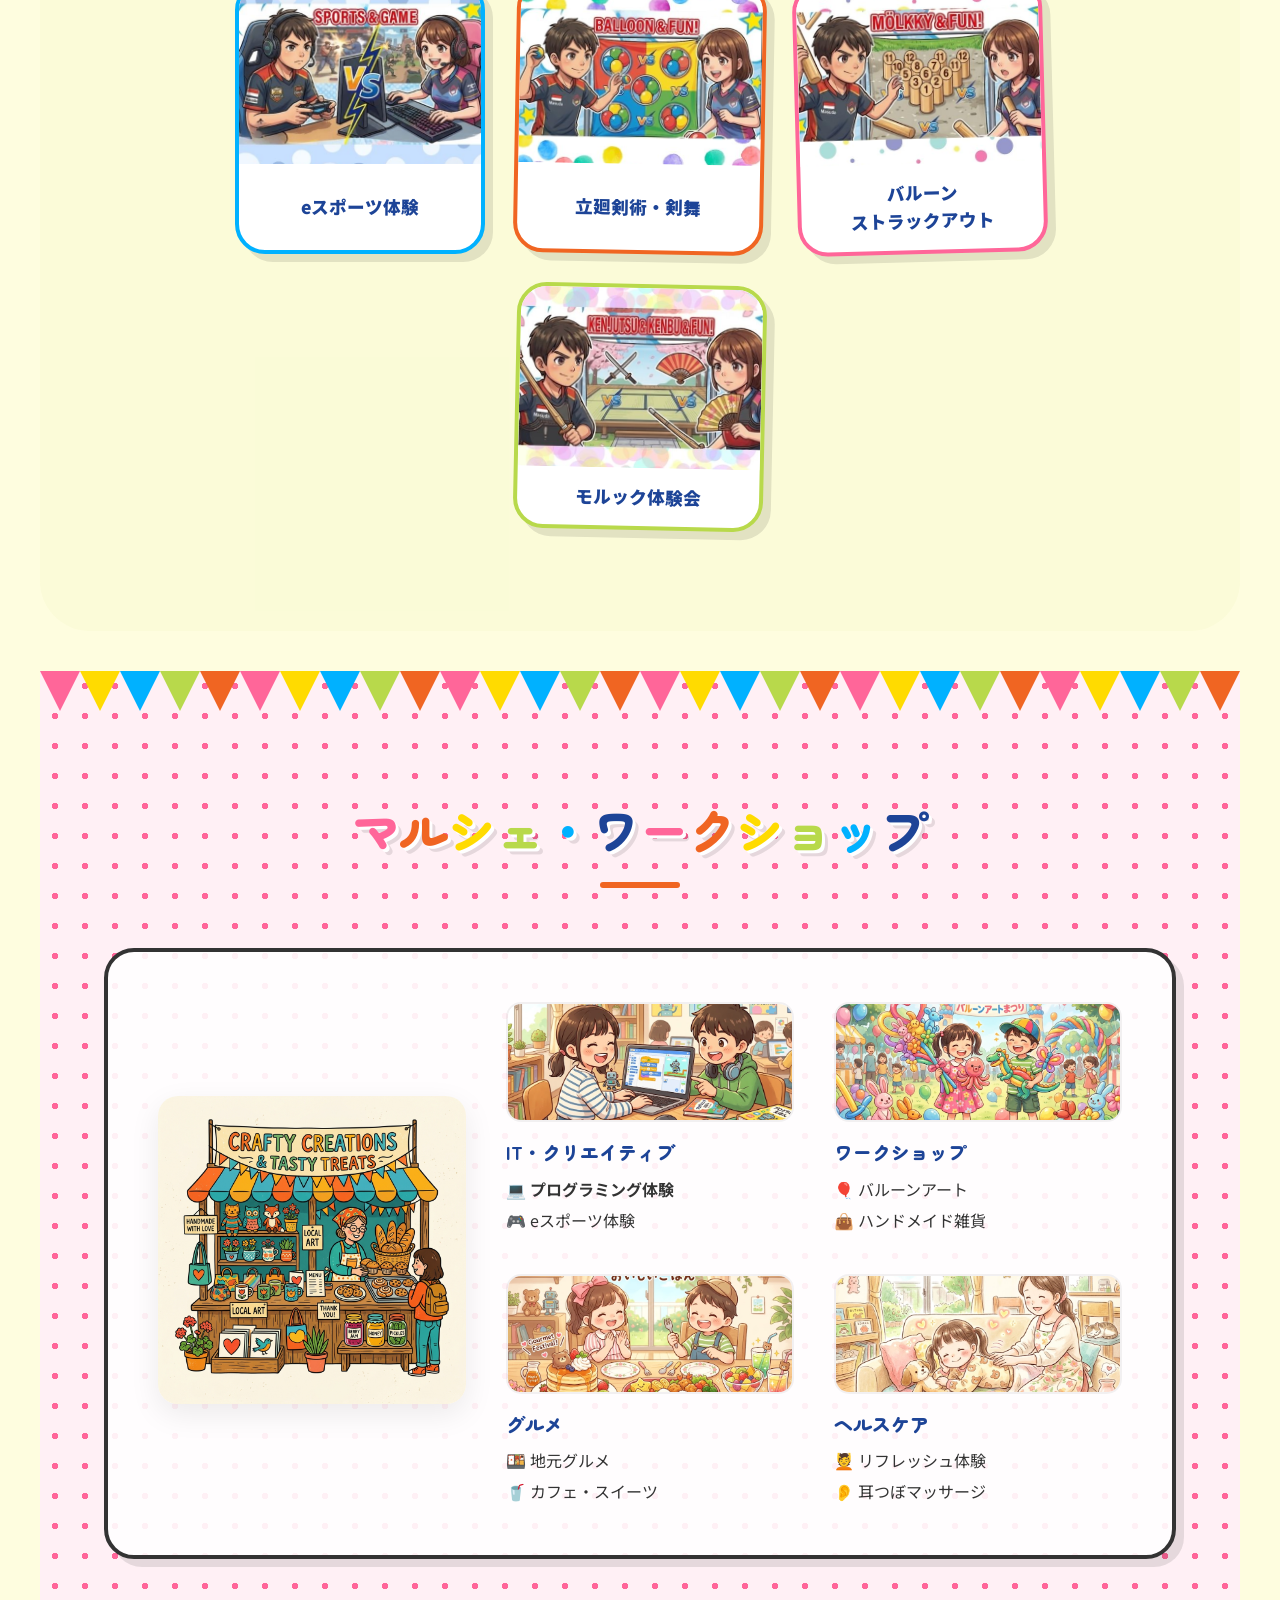
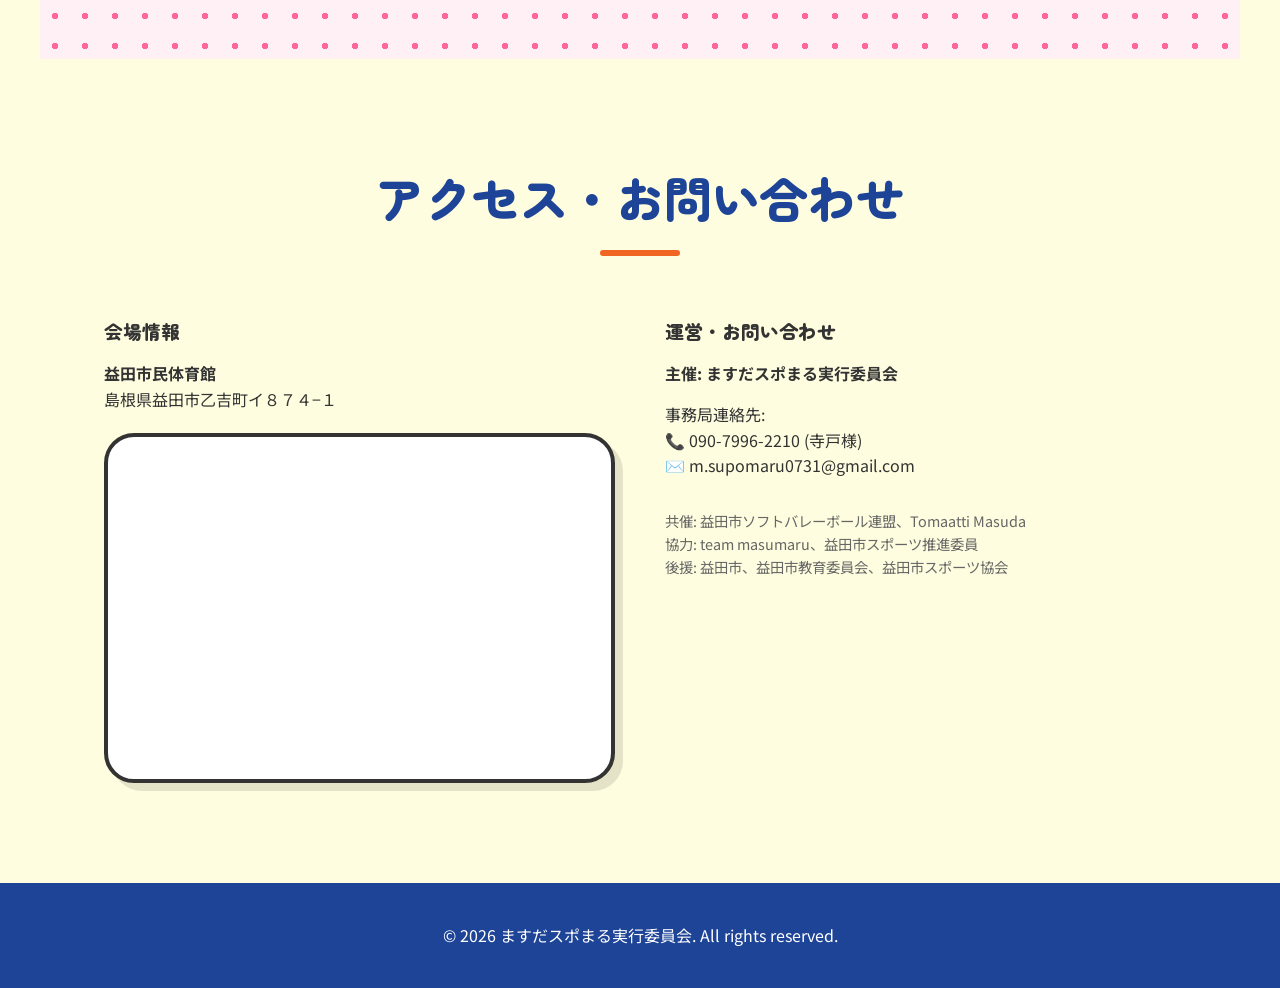
==== commit f7e29371: "修正" ====
--- a/index.html
+++ b/index.html
@@ -133,7 +133,7 @@
 
     <!-- Activities Section -->
     <section id="activities" class="fade-up" style="background: rgba(184, 217, 75, 0.05); padding: 100px 5%; border-radius: 50px; margin: 40px auto;">
-      <h2 class="section-title pop-text-shadow">体験・アクティビティ <span style="font-size: 1.5rem; color: var(--accent-orange);">(当日参加OK)</span></h2>
+      <h2 class="section-title pop-text-shadow">体験・アクティビティ<br><span style="font-size: 1.5rem; color: var(--accent-orange);">(当日参加OK)</span></h2>
       <div class="bubble-grid">
         <!-- eSports -->
         <div class="bubble-item sticker-card" style="border-color: var(--sports-blue);">
--- a/index.css
+++ b/index.css
@@ -252,9 +252,11 @@
 }
 
 .catchphrase {
-  font-size: 2.2rem;
+  font-size: 1.8rem;
   color: var(--accent-blue);
   line-height: 1.4;
+  word-break: keep-all;
+  overflow-wrap: break-word;
 }
 
 .main-title {
@@ -587,16 +589,16 @@
   }
   section { padding: 60px 15px; }
   .hero { padding-top: 100px; }
-  .hero .main-title { font-size: 6.8vw; white-space: nowrap; }
-  .hero .main-title span { display: inline; margin: 0 1px; }
-  .section-title span { display: inline-block; margin: 0 2px; font-size: inherit; }
-  .catchphrase { font-size: 1.3rem; padding: 20px; }
-  .catchphrase-bubble { padding: 20px 30px; }
+  .hero .main-title { font-size: 5.5vw; white-space: nowrap; }
+  .hero .main-title span { display: inline; margin: 0; }
+  .section-title span { display: inline-block; margin: 0 1px; font-size: inherit; }
+  .catchphrase { font-size: 1.1rem; padding: 10px; }
+  .catchphrase-bubble { padding: 15px 20px; width: 95%; margin: 0 auto 20px; }
   header { padding: 10px 20px; width: 95%; }
   .sidebar-text { display: none; }
   .event-details-hero { flex-direction: column; gap: 15px; width: 100%; align-items: center; }
   .info-badge { width: 90%; text-align: center; }
-  .section-title { font-size: 7vw; margin-bottom: 40px; white-space: nowrap; }
+  .section-title { font-size: 6.5vw; margin-bottom: 40px; white-space: nowrap; }
   .marche-container { padding: 20px !important; }
   .marche-container .sports-grid {
     grid-template-columns: repeat(2, 1fr) !important;
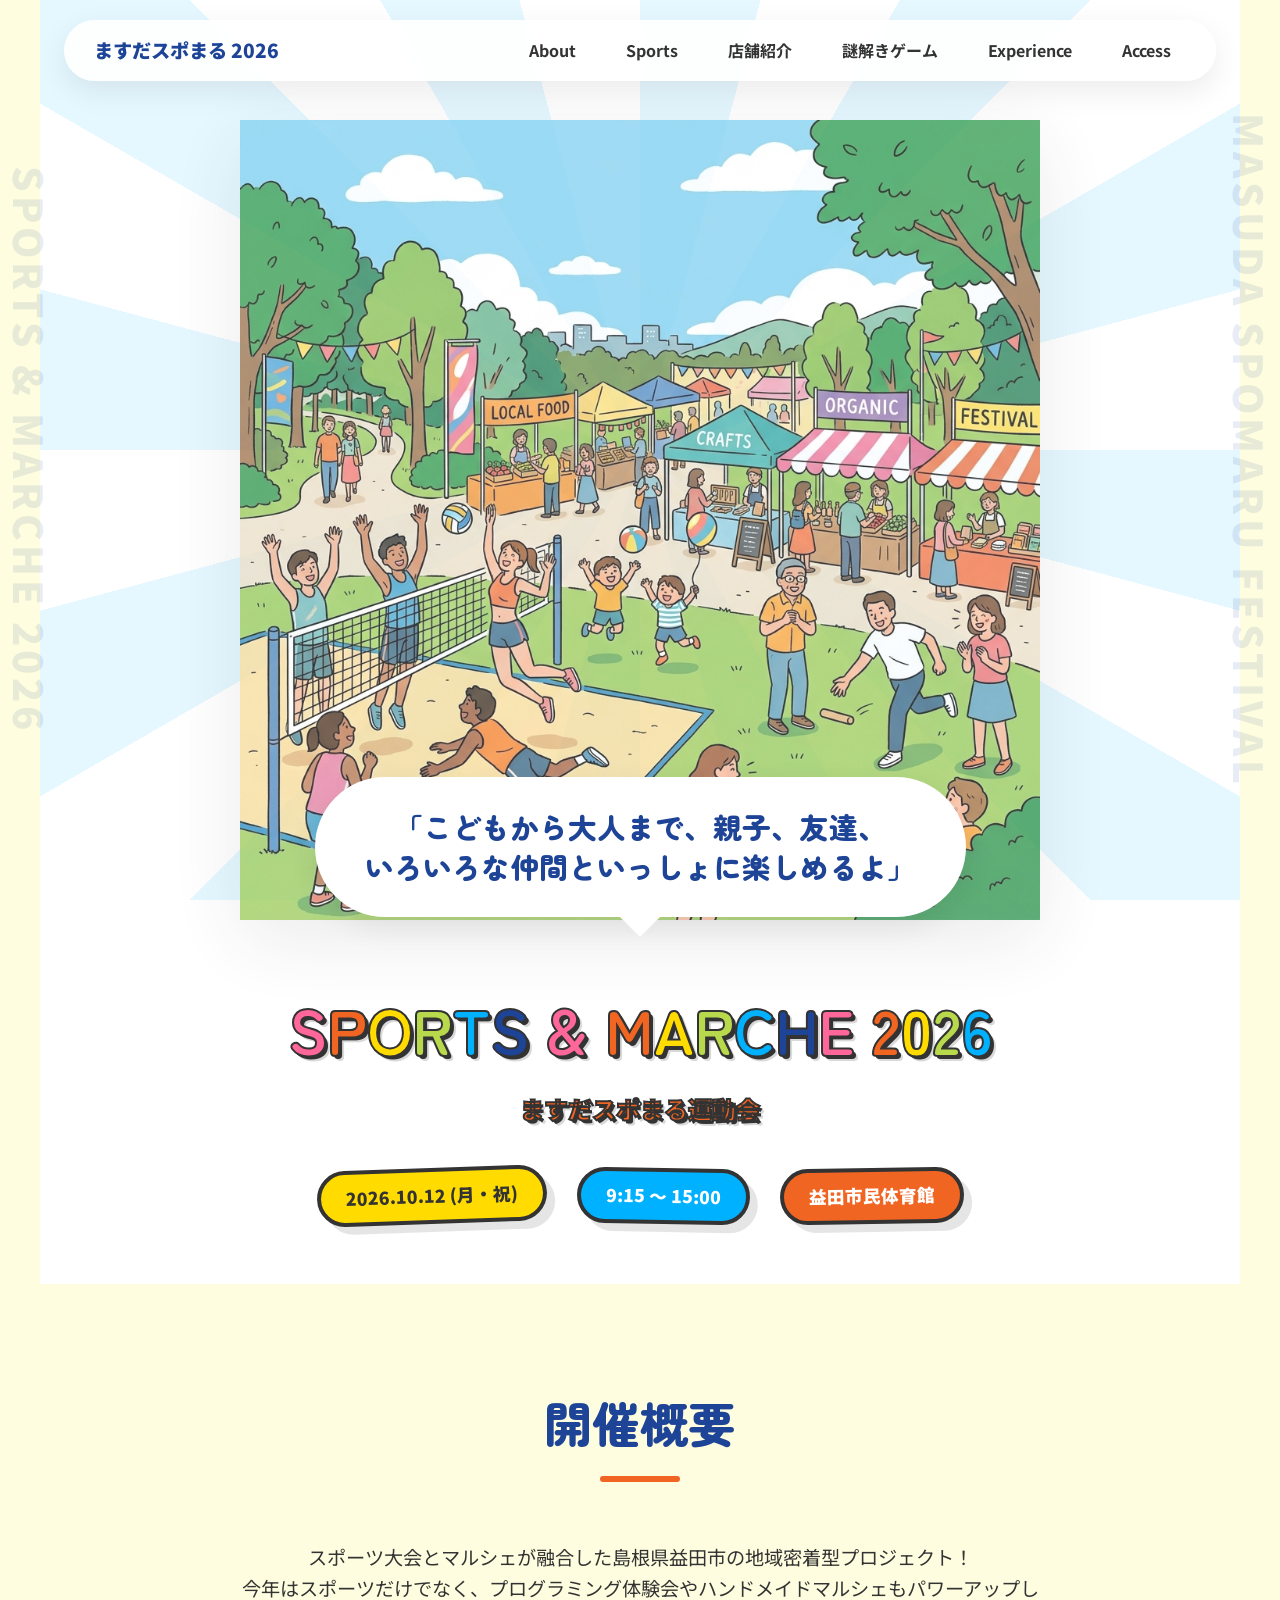
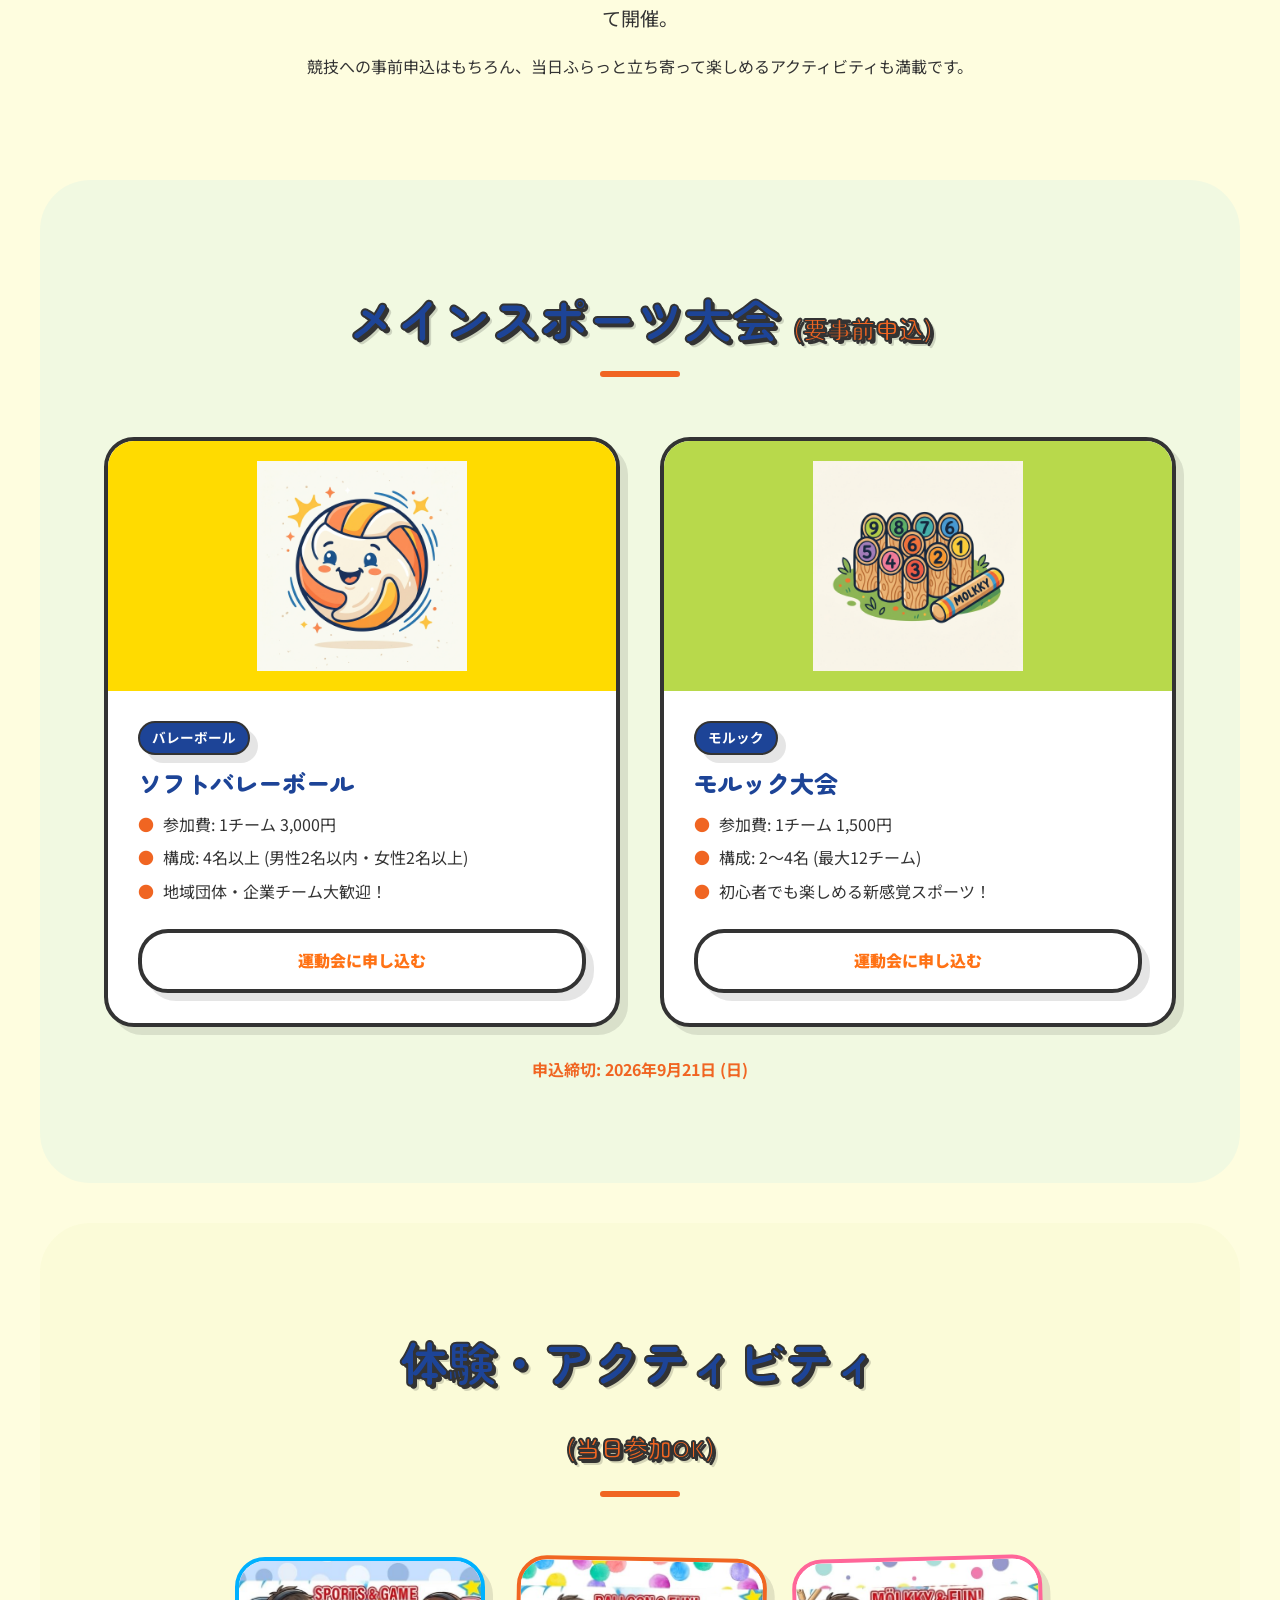
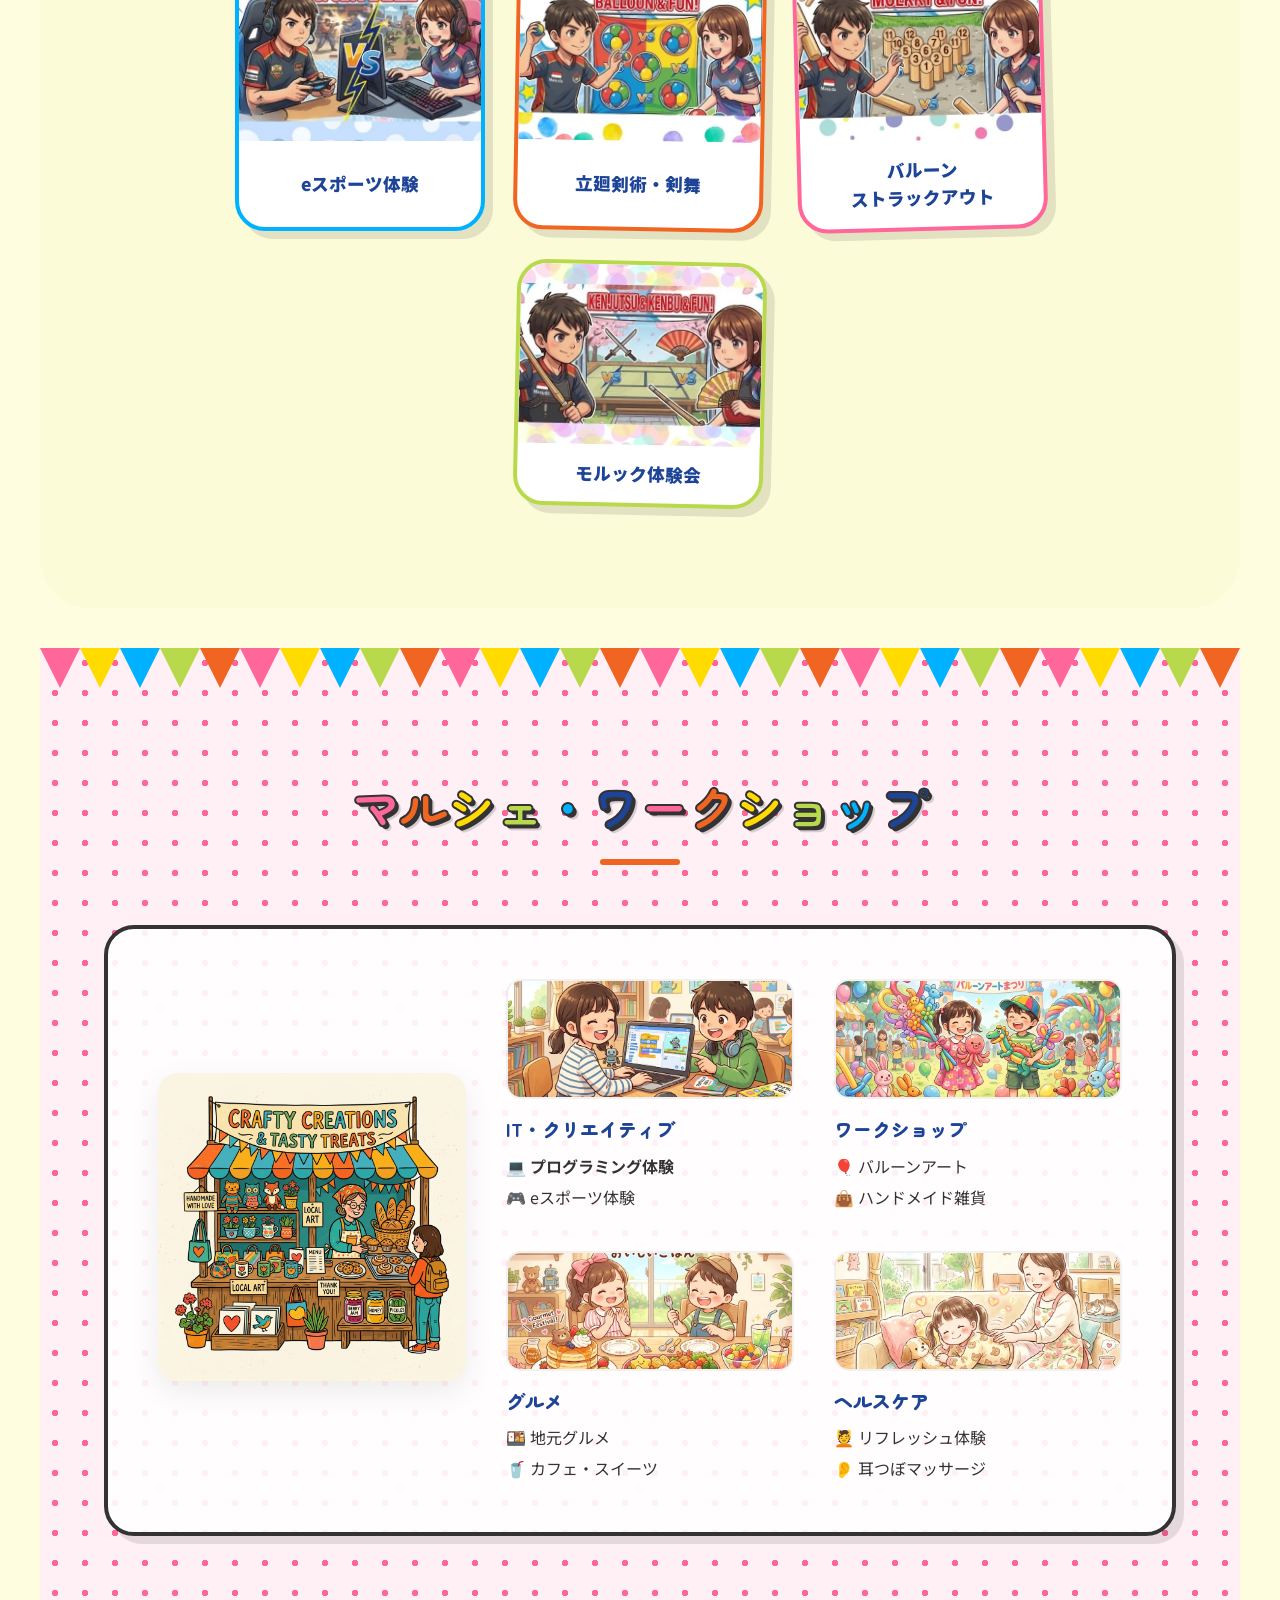
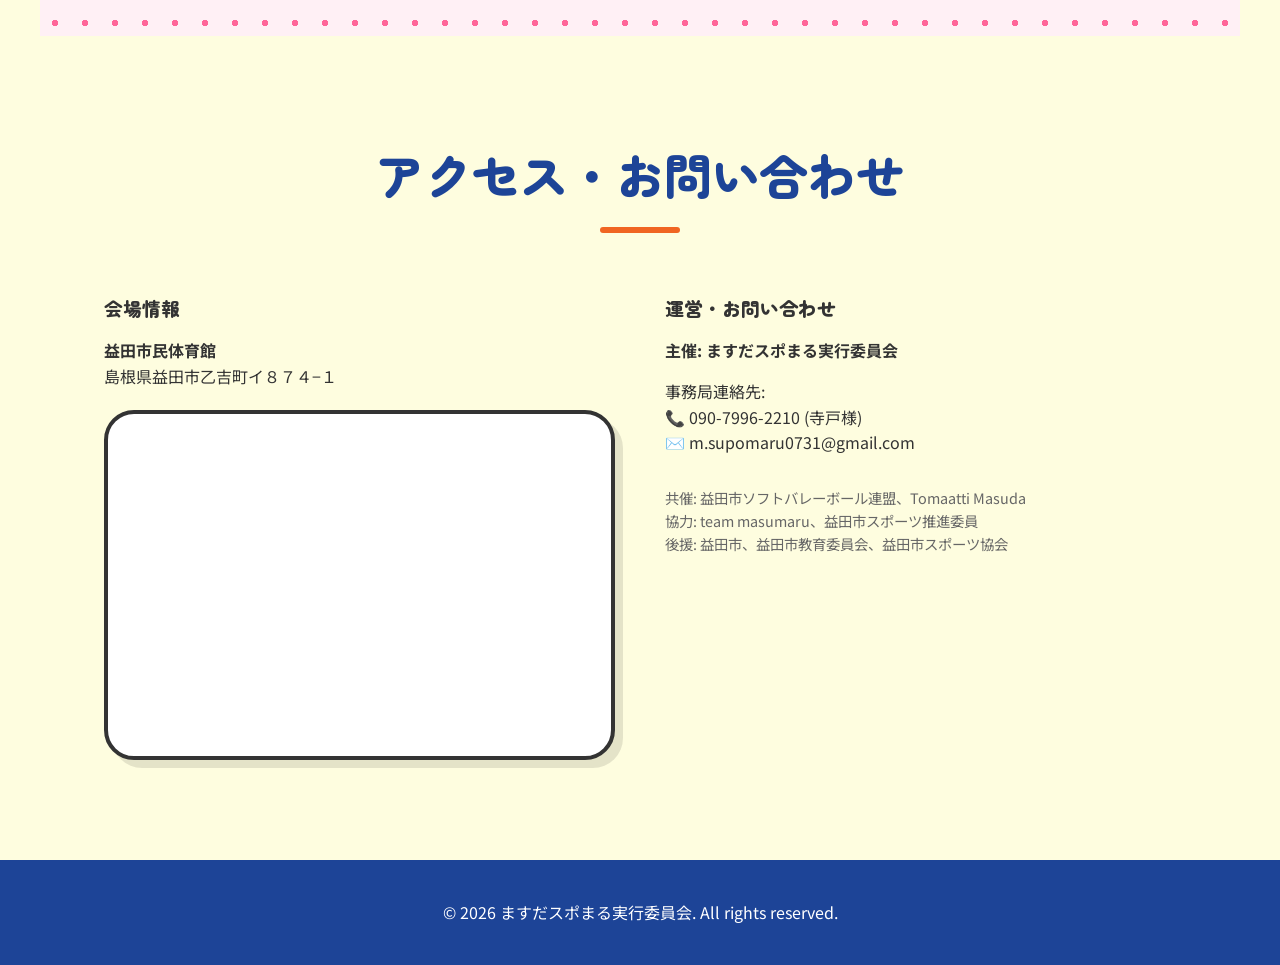
==== commit 835c0184: "修正" ====
--- a/index.html
+++ b/index.html
@@ -25,6 +25,7 @@
         <li><a href="index.html#about">About</a></li>
         <li><a href="index.html#sports">Sports</a></li>
         <li><a href="marche.html">店舗紹介</a></li>
+        <li><a href="escape.html">謎解きゲーム</a></li>
         <li><a href="index.html#activities">Experience</a></li>
         <li><a href="index.html#access">Access</a></li>
       </ul>
@@ -43,6 +44,7 @@
       <li><a href="index.html#about">About</a></li>
       <li><a href="index.html#sports">Sports</a></li>
       <li><a href="marche.html">店舗紹介</a></li>
+      <li><a href="escape.html">謎解きゲーム</a></li>
       <li><a href="index.html#activities">Experience</a></li>
       <li><a href="index.html#access">Access</a></li>
     </ul>
--- a/index.css
+++ b/index.css
@@ -296,11 +296,13 @@
 }
 
 .section-title {
-  font-size: 3rem;
+  font-size: clamp(1.8rem, 6vw, 3rem);
   text-align: center;
   margin-bottom: 60px;
   color: var(--accent-blue);
   position: relative;
+  word-break: keep-all;
+  overflow-wrap: anywhere;
 }
 
 .section-title::after {
@@ -365,17 +367,20 @@
   display: inline-block;
   background: var(--accent-green);
   color: var(--text-main);
-  padding: 5px 15px;
+  padding: 4px 12px;
   border-radius: 20px;
   font-weight: 700;
-  font-size: 0.9rem;
-  margin-bottom: 15px;
+  font-size: clamp(0.75rem, 2vw, 0.85rem);
+  margin-bottom: 12px;
 }
 
 .sport-card h3 {
-  font-size: 1.8rem;
-  margin-bottom: 15px;
+  font-size: clamp(1.2rem, 3.2vw, 1.5rem);
+  margin-bottom: 12px;
   color: var(--accent-blue);
+  line-height: 1.35;
+  word-break: keep-all;
+  overflow-wrap: anywhere;
 }
 
 .sport-info {
@@ -413,6 +418,31 @@
 .apply-btn:hover {
   background: #ff8121;
   color: rgb(255, 255, 255);
+}
+
+.vendor-btn {
+  display: inline-block;
+  width: 100%;
+  padding: 10px 15px;
+  background: var(--accent-blue);
+  color: #FFF;
+  text-align: center;
+  text-decoration: none;
+  font-weight: 900;
+  font-family: 'Zen Maru Gothic', sans-serif;
+  border-radius: 12px;
+  border: 3px solid #333;
+  box-shadow: 4px 4px 0px #333;
+  transition: 0.2s ease;
+  margin-top: 15px;
+  font-size: 0.9rem;
+}
+
+.vendor-btn:hover {
+  transform: translate(-2px, -2px);
+  box-shadow: 6px 6px 0px #333;
+  background: var(--accent-orange);
+  color: #FFF;
 }
 
 /* Bubble Grid (Activities) */
@@ -482,7 +512,8 @@
 .pop-text-multi span:nth-child(6n+6) { color: var(--accent-blue); }
 
 .pop-text-shadow {
-  text-shadow: 3px 3px 0px #FFF, 6px 6px 0px rgba(0,0,0,0.1);
+  -webkit-text-stroke: 2px #333;
+  text-shadow: 3px 3px 0px #333, 5px 5px 0px rgba(0,0,0,0.15);
 }
 
 .sticker-card {
@@ -589,8 +620,8 @@
   }
   section { padding: 60px 15px; }
   .hero { padding-top: 100px; }
-  .hero .main-title { font-size: 5.5vw; white-space: nowrap; }
-  .hero .main-title span { display: inline; margin: 0; }
+  .hero .main-title { font-size: clamp(1.8rem, 7vw, 3rem) !important; white-space: normal !important; line-height: 1.2; }
+  .hero .main-title span { display: inline-block; margin: 0; }
   .section-title span { display: inline-block; margin: 0 1px; font-size: inherit; }
   .catchphrase { font-size: 1.1rem; padding: 10px; }
   .catchphrase-bubble { padding: 15px 20px; width: 95%; margin: 0 auto 20px; }
@@ -598,7 +629,14 @@
   .sidebar-text { display: none; }
   .event-details-hero { flex-direction: column; gap: 15px; width: 100%; align-items: center; }
   .info-badge { width: 90%; text-align: center; }
-  .section-title { font-size: 6.5vw; margin-bottom: 40px; white-space: nowrap; }
+  .section-title {
+    font-size: clamp(1.4rem, 5vw, 2.2rem) !important;
+    margin-bottom: 40px;
+    white-space: normal !important;
+    line-height: 1.3;
+    word-break: keep-all;
+    overflow-wrap: anywhere;
+  }
   .marche-container { padding: 20px !important; }
   .marche-container .sports-grid {
     grid-template-columns: repeat(2, 1fr) !important;
@@ -618,4 +656,33 @@
   .bubble-item { width: 140px; height: 140px; }
   .bubble-icon { font-size: 2rem; }
   .bubble-title { font-size: 0.9rem; }
-}
+  .sport-card h3 {
+    font-size: 1.15rem !important;
+    margin-bottom: 8px !important;
+  }
+  .sport-card .sport-content {
+    padding: 20px !important;
+  }
+  .sport-info {
+    margin-bottom: 12px !important;
+  }
+  .sport-info li {
+    font-size: 0.78rem !important;
+    margin-bottom: 6px !important;
+    padding-left: 18px !important;
+  }
+  .sport-card p {
+    font-size: 0.8rem !important;
+  }
+  .vendor-btn {
+    padding: 8px 12px !important;
+    font-size: 0.8rem !important;
+    margin-top: 12px !important;
+    border-width: 2px !important;
+    box-shadow: 3px 3px 0px #333 !important;
+  }
+  .vendor-btn:hover {
+    transform: translate(-1px, -1px) !important;
+    box-shadow: 4px 4px 0px #333 !important;
+  }
+}
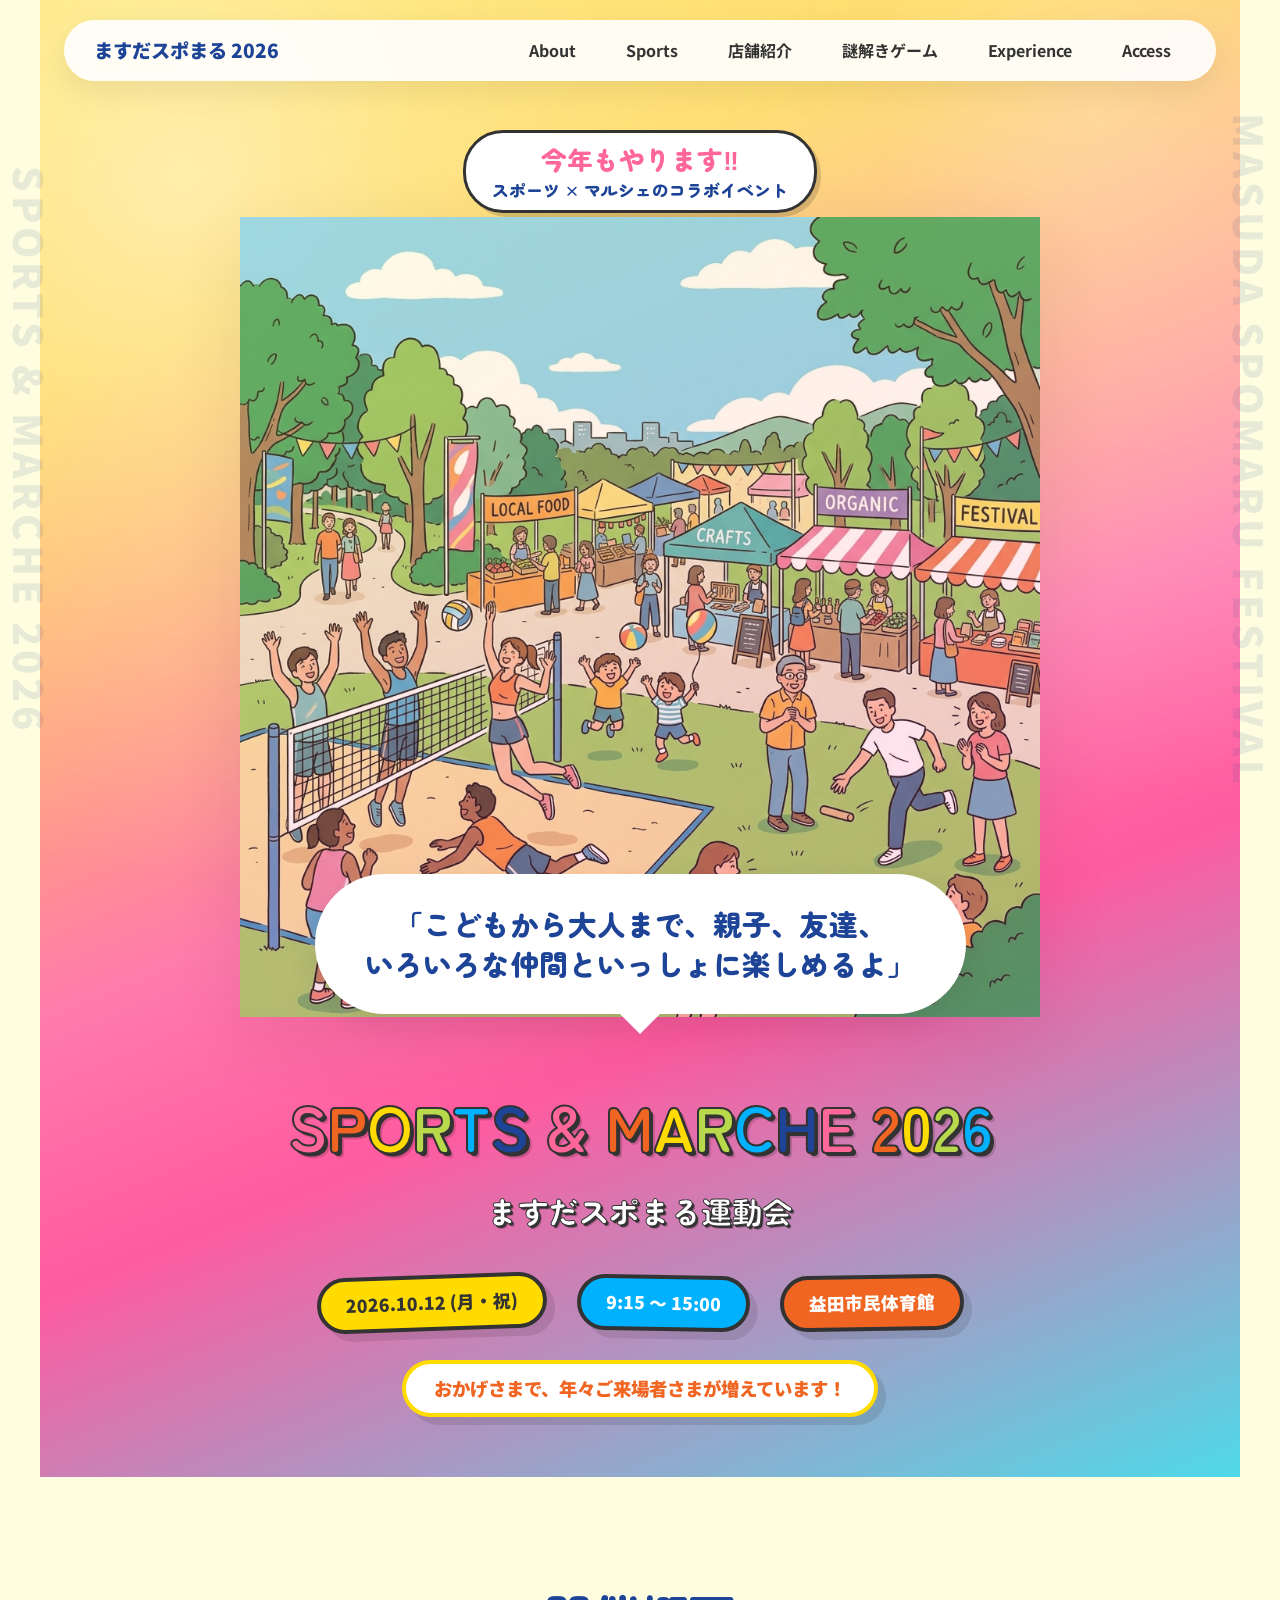
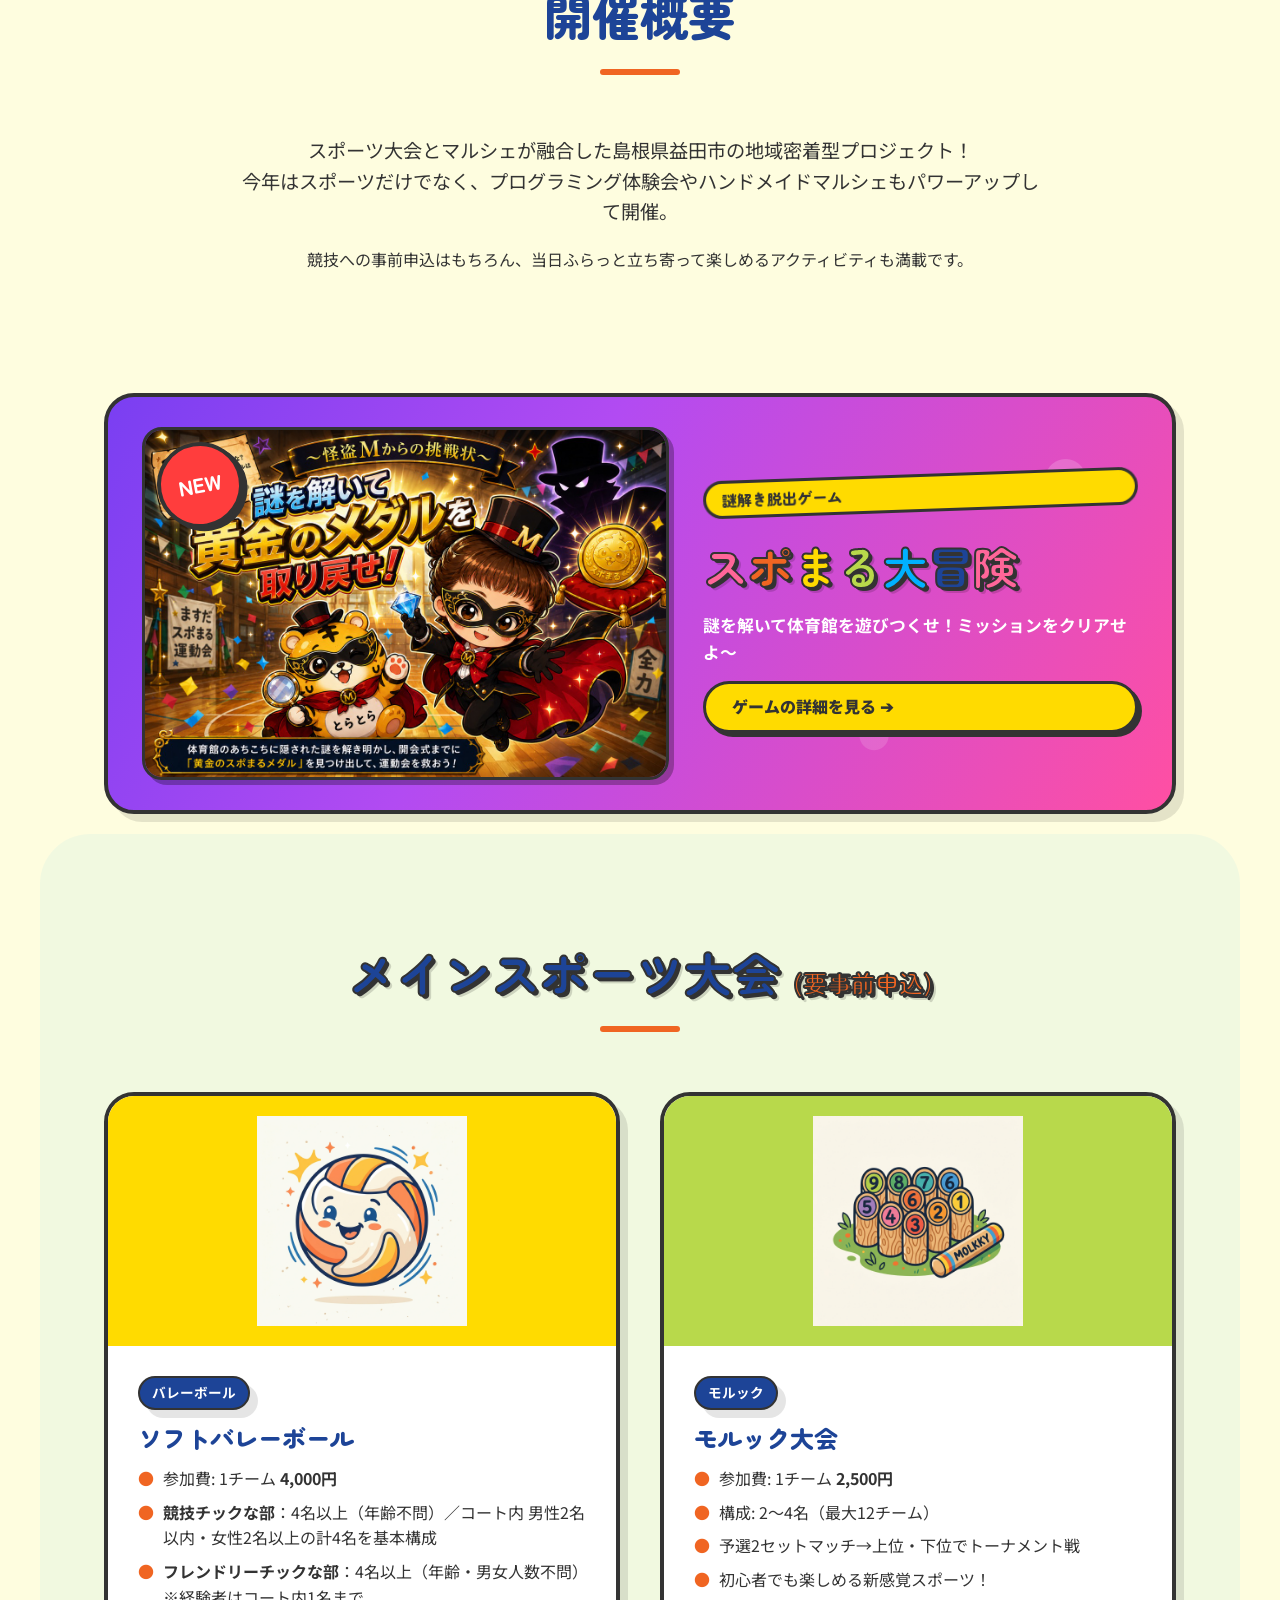
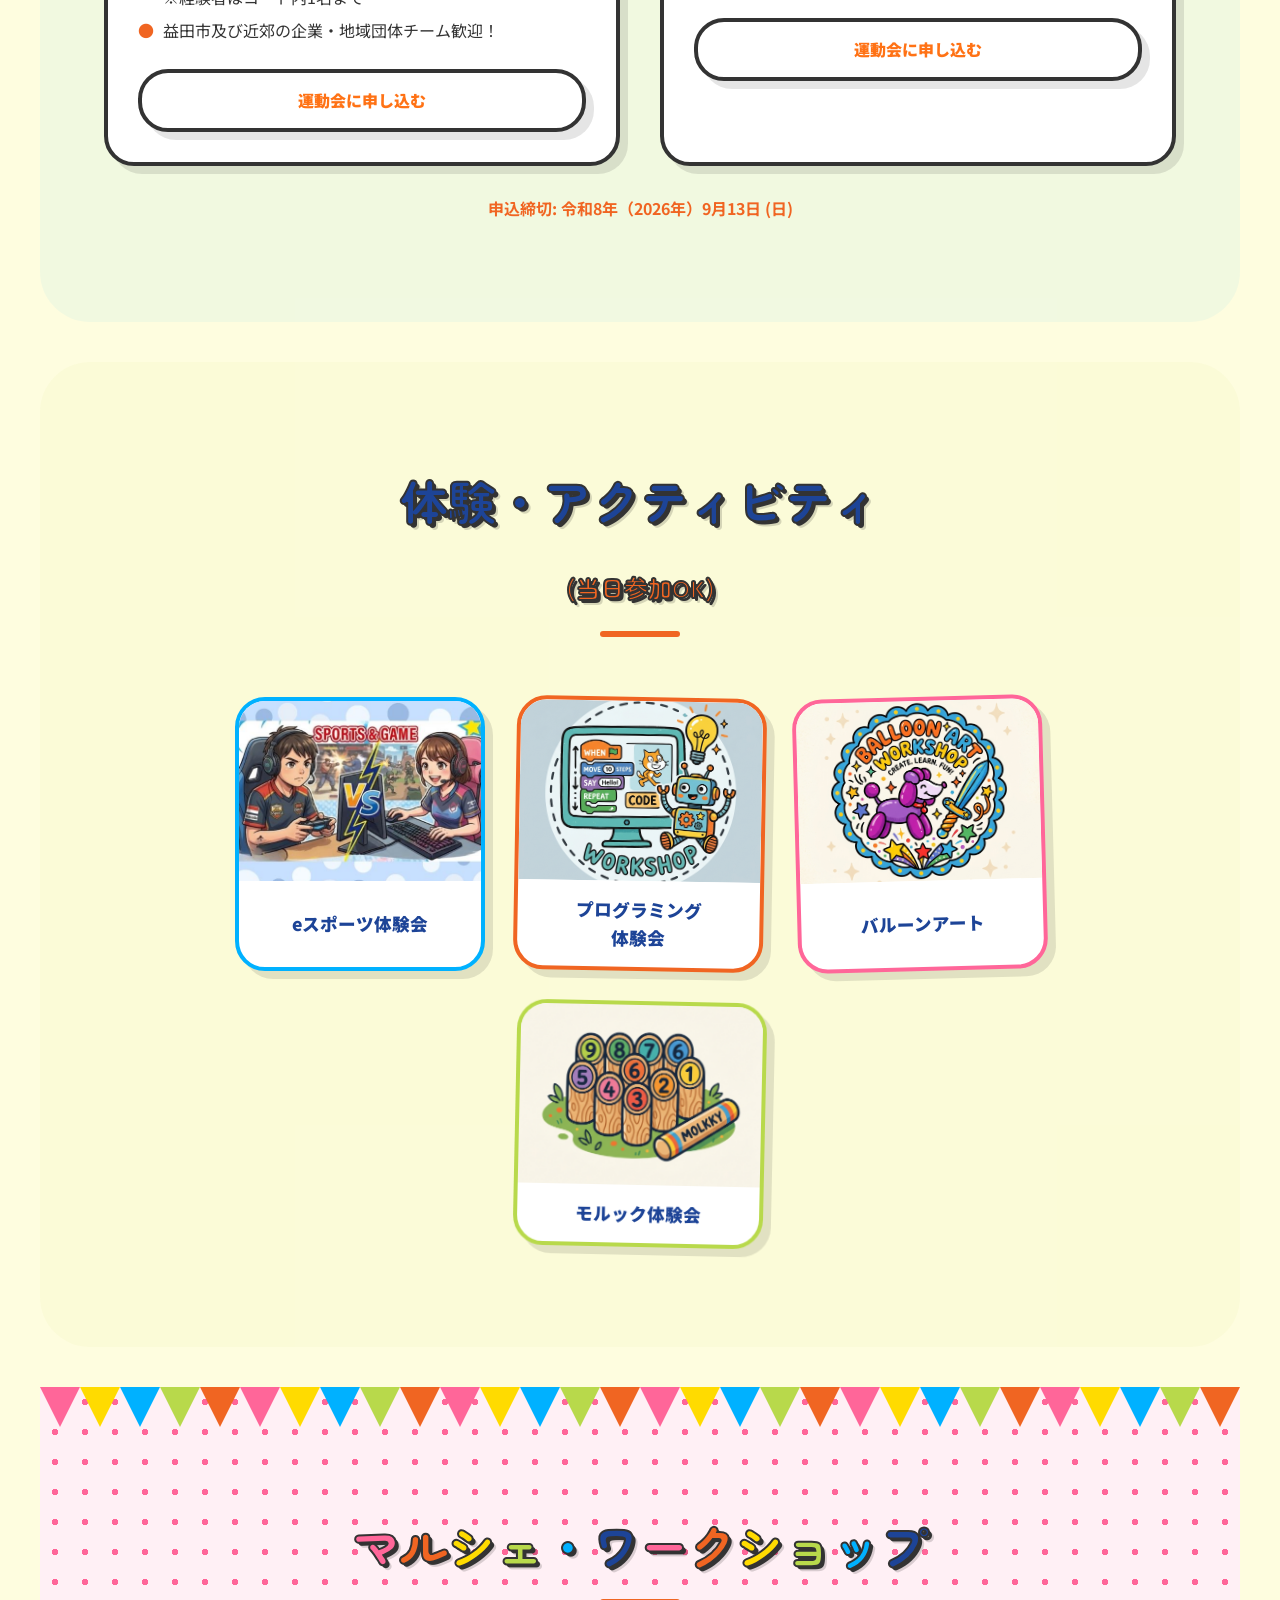
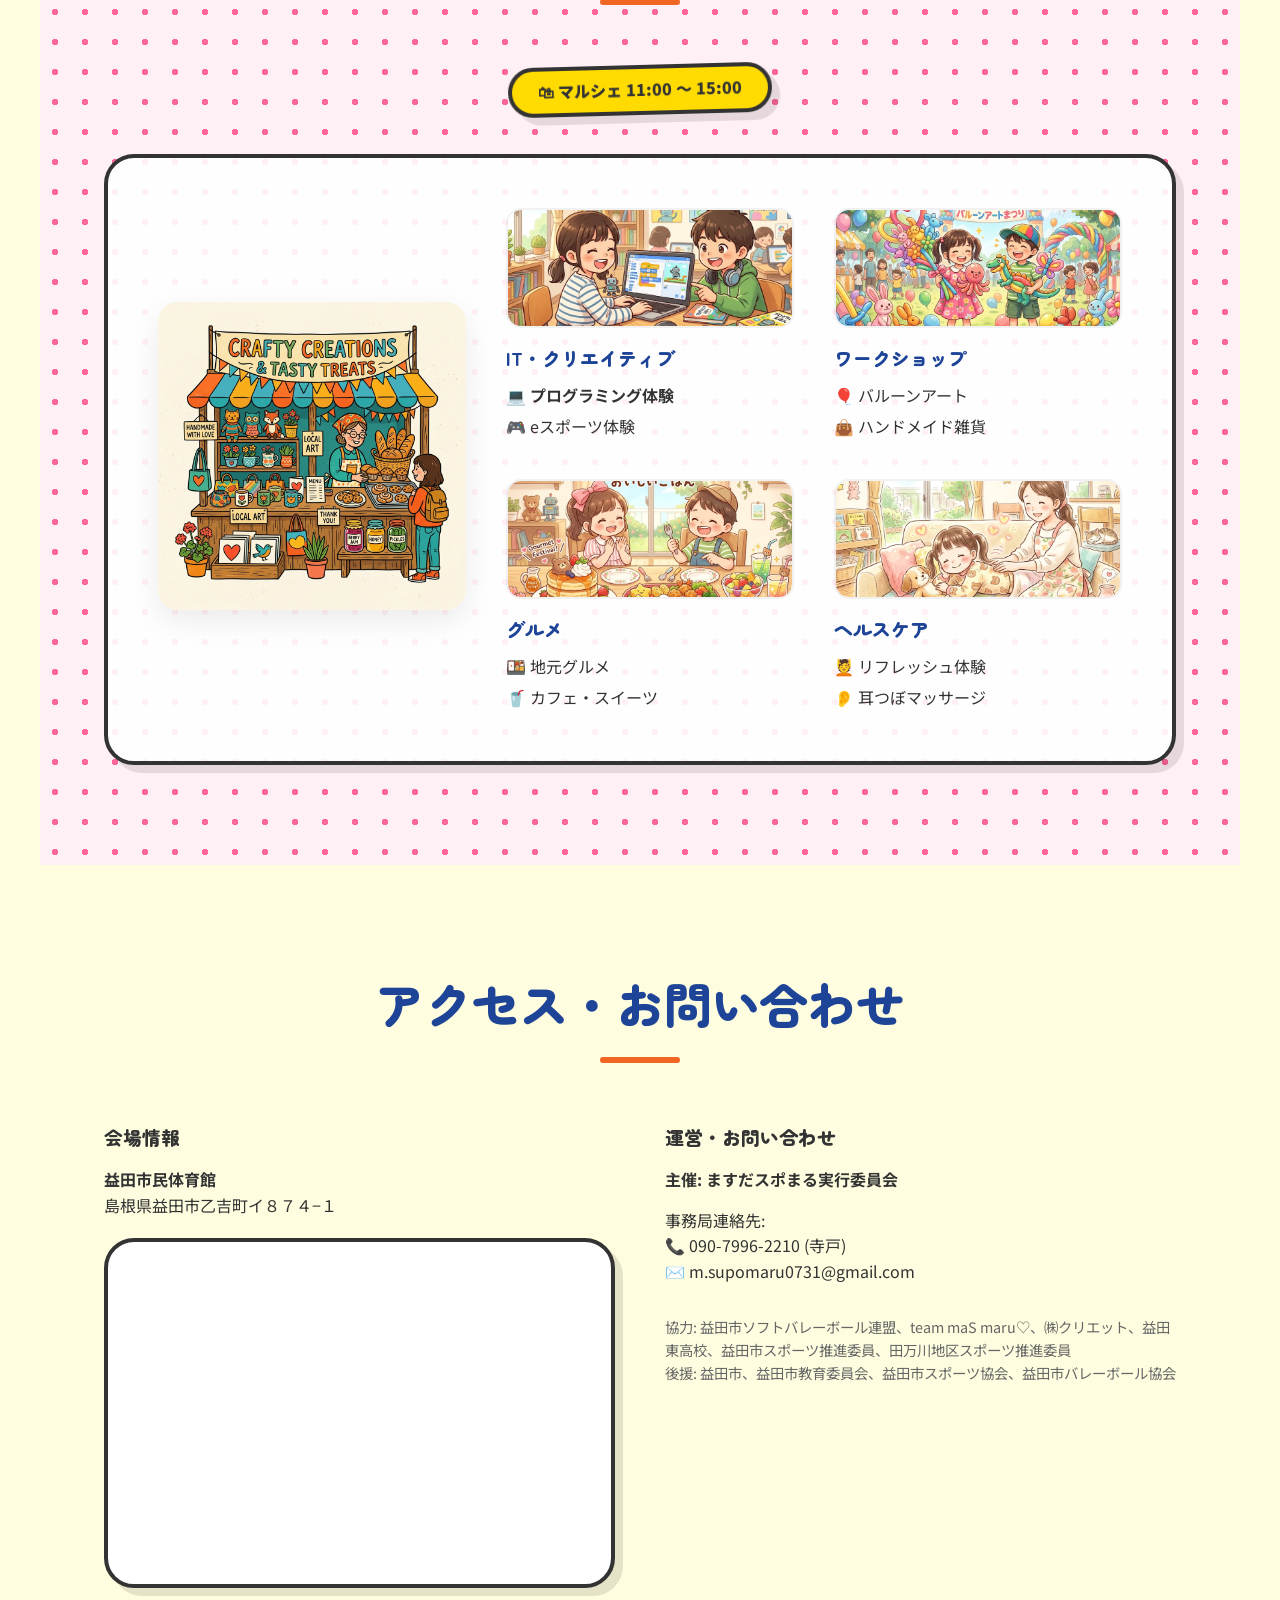
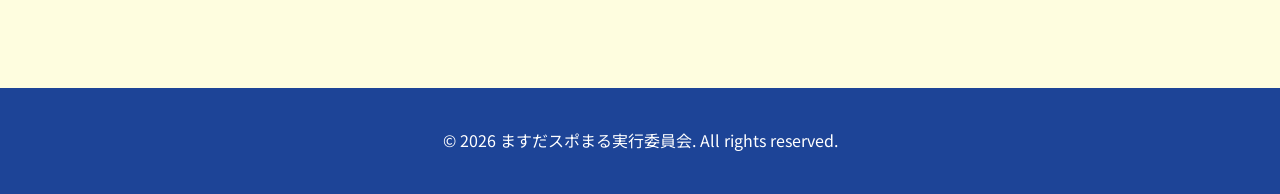
==== commit b3715ee6: "修正" ====
--- a/index.html
+++ b/index.html
@@ -52,7 +52,8 @@
 
   <main>
     <!-- Hero Section -->
-    <section id="hero" class="hero pattern-starburst">
+    <section id="hero" class="hero pattern-festival">
+      <p class="hero-tagline"><span class="tag-main">今年もやります‼</span><span class="tag-sub">スポーツ × マルシェのコラボイベント</span></p>
       <div class="hero-illustration">
         <img src="assets/hero.png" alt="Spomaru Festival Illustration">
       </div>
@@ -67,13 +68,14 @@
         <span>M</span><span>A</span><span>R</span><span>C</span><span>H</span><span>E</span>
         <span>2</span><span>0</span><span>2</span><span>6</span>
       </h1>
-      <p class="sub-title pop-text-shadow">ますだスポまる運動会</p>
+      <p class="sub-title">ますだスポまる運動会</p>
       
       <div class="event-details-hero">
         <div class="info-badge sticker-card" style="background: var(--sports-yellow); color: var(--text-main); font-weight: 900; transform: rotate(-2deg);">2026.10.12 (月・祝)</div>
         <div class="info-badge sticker-card" style="background: var(--sports-blue); color: #FFF; font-weight: 900; transform: rotate(1deg);">9:15 〜 15:00</div>
         <div class="info-badge sticker-card" style="background: var(--accent-orange); color: #FFF; font-weight: 900; transform: rotate(-1deg);">益田市民体育館</div>
       </div>
+      <p class="attendance-note">おかげさまで、年々ご来場者さまが増えています！</p>
     </section>
 
     <!-- About Section -->
@@ -90,6 +92,22 @@
       </div>
     </section>
 
+    <!-- Nazotoki Highlight -->
+    <section id="nazotoki-highlight" class="fade-up">
+      <a href="escape.html" class="nazotoki-banner">
+        <div class="nazotoki-media">
+          <img src="assets/nazotoki_card.jpg" alt="謎解き脱出ゲーム スポまる大冒険 〜怪盗Mからの挑戦状〜" loading="lazy">
+          <span class="new-burst">NEW</span>
+        </div>
+        <div class="nazotoki-text">
+          <span class="nazotoki-label">謎解き脱出ゲーム</span>
+          <h2 class="nazotoki-title pop-text-multi pop-text-shadow"><span>ス</span><span>ポ</span><span>ま</span><span>る</span><span>大</span><span>冒</span><span>険</span></h2>
+          <p>謎を解いて体育館を遊びつくせ！ミッションをクリアせよ〜</p>
+          <span class="banner-cta">ゲームの詳細を見る ➔</span>
+        </div>
+      </a>
+    </section>
+
     <!-- Sports Section -->
     <section id="sports" class="fade-up" style="background: rgba(0, 177, 255, 0.05); border-radius: 50px; padding: 100px 5%;">
       <h2 class="section-title pop-text-shadow">メインスポーツ大会 <span style="font-size: 1.5rem; color: var(--accent-orange);">(要事前申込)</span></h2>
@@ -103,9 +121,10 @@
             <span class="sport-tag sticker-card" style="background: var(--accent-blue); color: #FFF; border-width: 2px;">バレーボール</span>
             <h3>ソフトバレーボール</h3>
             <ul class="sport-info">
-              <li>参加費: 1チーム 3,000円</li>
-              <li>構成: 4名以上 (男性2名以内・女性2名以上)</li>
-              <li>地域団体・企業チーム大歓迎！</li>
+              <li>参加費: 1チーム <strong>4,000円</strong></li>
+              <li><strong>競技チックな部</strong>：4名以上（年齢不問）／コート内 男性2名以内・女性2名以上の計4名を基本構成</li>
+              <li><strong>フレンドリーチックな部</strong>：4名以上（年齢・男女人数不問）※経験者はコート内1名まで</li>
+              <li>益田市及び近郊の企業・地域団体チーム歓迎！</li>
             </ul>
             <a href="https://docs.google.com/forms/d/e/1FAIpQLSc93Lp80f9YjV-wYmrXPYnFZQICIMs_NypWKTWP03hO3gM2aA/viewform?usp=dialog" class="apply-btn sticker-card">運動会に申し込む</a>
           </div>
@@ -120,8 +139,9 @@
             <span class="sport-tag sticker-card" style="background: var(--accent-blue); color: #FFF; border-width: 2px;">モルック</span>
             <h3>モルック大会</h3>
             <ul class="sport-info">
-              <li>参加費: 1チーム 1,500円</li>
-              <li>構成: 2〜4名 (最大12チーム)</li>
+              <li>参加費: 1チーム <strong>2,500円</strong></li>
+              <li>構成: 2〜4名（最大12チーム）</li>
+              <li>予選2セットマッチ→上位・下位でトーナメント戦</li>
               <li>初心者でも楽しめる新感覚スポーツ！</li>
             </ul>
             <a href="https://docs.google.com/forms/d/e/1FAIpQLSc93Lp80f9YjV-wYmrXPYnFZQICIMs_NypWKTWP03hO3gM2aA/viewform?usp=dialog" class="apply-btn sticker-card">運動会に申し込む</a>
@@ -129,7 +149,7 @@
         </div>
       </div>
       <p style="text-align: center; margin-top: 30px; font-weight: 700; color: var(--accent-orange);">
-        申込締切: 2026年9月21日 (日)
+        申込締切: 令和8年（2026年）9月13日 (日)
       </p>
     </section>
 
@@ -142,26 +162,26 @@
           <div class="bubble-icon">
             <img src="./assets/10.jpg" alt="eスポーツ体験">
           </div>
-          <span class="bubble-title">eスポーツ体験</span>
-        </div>
-        <!-- Sword dance -->
+          <span class="bubble-title">eスポーツ体験会</span>
+        </div>
+        <!-- Programming -->
         <div class="bubble-item sticker-card" style="border-color: var(--accent-orange);">
           <div class="bubble-icon">
-            <img src="./assets/11.jpg" alt="立廻剣術・剣舞">
-          </div>
-          <span class="bubble-title">立廻剣術・剣舞</span>
-        </div>
-        <!-- Balloon Striker -->
+            <img src="./assets/vendor_program.png" alt="プログラミング体験会">
+          </div>
+          <span class="bubble-title">プログラミング<br>体験会</span>
+        </div>
+        <!-- Balloon Art -->
         <div class="bubble-item sticker-card" style="border-color: var(--marche-pink);">
           <div class="bubble-icon">
-            <img src="./assets/12.jpg" alt="バルーンストラックアウト">
-          </div>
-          <span class="bubble-title">バルーン<br>ストラックアウト</span>
+            <img src="./assets/vendor_balloon.png" alt="バルーンアート">
+          </div>
+          <span class="bubble-title">バルーンアート</span>
         </div>
         <!-- Molkky -->
         <div class="bubble-item sticker-card" style="border-color: var(--accent-green);">
           <div class="bubble-icon">
-            <img src="./assets/13.jpg" alt="モルック体験会">
+            <img src="./assets/molkky.png" alt="モルック体験会" style="background:#FEFDF3;">
           </div>
           <span class="bubble-title">モルック体験会</span>
         </div>
@@ -174,6 +194,9 @@
       <h2 class="section-title pop-text-multi pop-text-shadow">
         <span>マ</span><span>ル</span><span>シ</span><span>ェ</span><span>・</span><span>ワ</span><span>ー</span><span>ク</span><span>シ</span><span>ョ</span><span>ッ</span><span>プ</span>
       </h2>
+      <p style="text-align:center; margin: 0 auto 40px;">
+        <span class="sticker-card" style="display:inline-block; background: var(--sports-yellow); color: var(--text-main); font-weight:900; padding:8px 26px; border-radius:50px; transform: rotate(-1.5deg);">🛍 マルシェ 11:00 〜 15:00</span>
+      </p>
       <div class="marche-container sticker-card" style="background: rgba(255, 255, 255, 0.9); padding: 50px; position: relative; overflow: hidden;">
         <div style="display: flex; align-items: center; gap: 40px; flex-wrap: wrap;">
           <div style="flex: 1; min-width: 250px;">
@@ -249,14 +272,13 @@
           <p><strong>主催: ますだスポまる実行委員会</strong></p>
           <p style="margin-top: 15px;">
             事務局連絡先:<br>
-            📞 090-7996-2210 (寺戸様)<br>
+            📞 090-7996-2210 (寺戸)<br>
             ✉️ m.supomaru0731@gmail.com
           </p>
           <div style="margin-top: 30px;">
             <p style="font-size: 0.9rem; color: #666;">
-              共催: 益田市ソフトバレーボール連盟、Tomaatti Masuda<br>
-              協力: team masumaru、益田市スポーツ推進委員<br>
-              後援: 益田市、益田市教育委員会、益田市スポーツ協会
+              協力: 益田市ソフトバレーボール連盟、team maS maru♡、㈱クリエット、益田東高校、益田市スポーツ推進委員、田万川地区スポーツ推進委員<br>
+              後援: 益田市、益田市教育委員会、益田市スポーツ協会、益田市バレーボール協会
             </p>
           </div>
         </div>
--- a/index.css
+++ b/index.css
@@ -267,9 +267,13 @@
 }
 
 .sub-title {
-  font-size: 1.5rem;
-  color: var(--accent-orange);
+  font-size: clamp(1.3rem, 5.5vw, 1.9rem);
+  color: #FFF;
   font-weight: 900;
+  font-family: 'Zen Maru Gothic', sans-serif;
+  -webkit-text-stroke: 1px #333;
+  text-shadow: 2px 2px 0 #333, 3px 3px 0 rgba(0,0,0,0.2);
+  letter-spacing: 0.02em;
 }
 
 .event-details-hero {
@@ -602,6 +606,68 @@
   margin: 0 auto 50px;
   border: 4px solid var(--marche-pink);
   box-shadow: var(--shadow-pop);
+}
+
+/* --- Vendor Photo Cards --- */
+.sport-img-container.has-photo {
+  padding: 0;
+  height: 230px;
+  background: linear-gradient(135deg, #fdf1e4 0%, #ffe6ef 100%);
+  position: relative;
+}
+
+.sport-img-container.has-photo::before {
+  content: '';
+  position: absolute;
+  inset: 0;
+  z-index: 0;
+  background:
+    radial-gradient(circle at 20% 20%, rgba(255,219,0,0.35) 0 8px, transparent 9px),
+    radial-gradient(circle at 80% 75%, rgba(0,177,255,0.3) 0 6px, transparent 7px);
+  animation: float 5s ease-in-out infinite;
+}
+
+.sport-img-container.has-photo::after {
+  content: '';
+  position: absolute;
+  inset: 0;
+  z-index: 2;
+  pointer-events: none;
+  box-shadow: inset 0 -55px 45px -35px rgba(0,0,0,0.28);
+}
+
+.sport-img-container.has-photo .sport-img {
+  position: relative;
+  z-index: 1;
+  width: 100%;
+  height: 100%;
+  max-width: none;
+  max-height: none;
+  object-fit: cover;
+}
+
+.sport-card:hover .has-photo .sport-img {
+  transform: scale(1.08);
+}
+
+/* Instagram-flavored vendor button */
+.vendor-btn.ig {
+  background: linear-gradient(45deg, #f9ce34, #ee2a7b 45%, #6228d7);
+  color: #FFF;
+}
+
+.vendor-btn.ig:hover {
+  background: linear-gradient(45deg, #f9ce34, #ee2a7b 55%, #6228d7);
+  color: #FFF;
+}
+
+/* Vendor card polish */
+.marche-section .sport-card { position: relative; }
+
+.marche-section .sport-content h3 {
+  display: flex;
+  align-items: baseline;
+  gap: 6px;
 }
 
 /* Responsive */
@@ -653,9 +719,10 @@
     font-size: 0.85rem !important;
   }
   .hero-illustration { margin-bottom: -80px; opacity: 0.6; }
-  .bubble-item { width: 140px; height: 140px; }
-  .bubble-icon { font-size: 2rem; }
-  .bubble-title { font-size: 0.9rem; }
+  .bubble-grid { display: grid; grid-template-columns: repeat(2, 1fr); gap: 16px; max-width: 440px; margin: 0 auto; }
+  .bubble-item { width: auto; height: auto; }
+  .bubble-icon { height: 128px; font-size: 2rem; }
+  .bubble-title { font-size: 0.95rem; padding: 12px 8px; }
   .sport-card h3 {
     font-size: 1.15rem !important;
     margin-bottom: 8px !important;
@@ -686,3 +753,246 @@
     box-shadow: 4px 4px 0px #333 !important;
   }
 }
+
+/* ===== Flyer-inspired vibrant theme (2026) ===== */
+.hero.pattern-festival {
+  justify-content: flex-start;
+  padding-top: 130px;
+  background:
+    radial-gradient(circle at 12% 12%, rgba(255,255,255,0.55), transparent 42%),
+    radial-gradient(circle at 88% 8%, rgba(255,255,255,0.40), transparent 40%),
+    linear-gradient(158deg, #FFE14D 0%, #FFD23F 20%, #FF7BAC 52%, #FF5BA0 66%, #4FD9E8 100%);
+}
+
+.hero-tagline {
+  position: relative;
+  z-index: 12;
+  display: inline-block;
+  max-width: 92%;
+  background: #FFF;
+  border: 3px solid #333;
+  border-radius: 40px;
+  padding: 9px 26px;
+  box-shadow: 4px 4px 0 rgba(0,0,0,0.15);
+  font-family: 'Zen Maru Gothic', sans-serif;
+  font-weight: 900;
+  line-height: 1.35;
+  margin-bottom: 4px;
+  -webkit-text-stroke: 0;
+  text-shadow: none;
+}
+.hero-tagline .tag-main {
+  display: inline-block;
+  color: var(--marche-pink);
+  font-size: clamp(1.05rem, 4.4vw, 1.6rem);
+}
+.hero-tagline .tag-sub {
+  display: block;
+  color: var(--accent-blue);
+  font-size: clamp(0.8rem, 3.2vw, 1.05rem);
+  margin-top: 2px;
+}
+
+.attendance-note {
+  position: relative;
+  z-index: 10;
+  margin-top: 28px;
+  display: inline-block;
+  background: #FFF;
+  border: 4px solid var(--sports-yellow);
+  border-radius: 50px;
+  padding: 10px 28px;
+  font-weight: 900;
+  color: var(--accent-orange);
+  box-shadow: var(--shadow-pop);
+  font-size: clamp(0.95rem, 2.5vw, 1.15rem);
+}
+
+/* Nazotoki highlight banner */
+#nazotoki-highlight { padding-top: 20px; padding-bottom: 20px; }
+.nazotoki-banner {
+  position: relative;
+  display: flex;
+  align-items: stretch;
+  gap: 34px;
+  text-decoration: none;
+  color: var(--text-white);
+  background: linear-gradient(120deg, #7A3FF2 0%, #B24BF2 40%, #FF4FA3 100%);
+  border: var(--border-thick);
+  border-radius: var(--radius-lg);
+  box-shadow: var(--shadow-pop);
+  padding: 30px 34px;
+  overflow: hidden;
+  transition: 0.3s;
+}
+
+/* Nazotoki key-visual panel */
+.nazotoki-media {
+  position: relative;
+  flex: 1.2;
+  min-width: 240px;
+  border-radius: 20px;
+  overflow: hidden;
+  border: 3px solid #333;
+  box-shadow: 5px 5px 0 rgba(0,0,0,0.28);
+  align-self: stretch;
+}
+.nazotoki-media img {
+  display: block;
+  width: 100%;
+  height: 100%;
+  min-height: 230px;
+  object-fit: cover;
+  transition: transform 0.6s ease;
+}
+.nazotoki-banner:hover .nazotoki-media img { transform: scale(1.06); }
+.nazotoki-media .new-burst {
+  position: absolute;
+  top: 12px;
+  left: 12px;
+  z-index: 3;
+}
+.nazotoki-text {
+  flex: 1;
+  min-width: 240px;
+  display: flex;
+  flex-direction: column;
+  justify-content: center;
+}
+.nazotoki-banner::before {
+  content: '';
+  position: absolute; inset: 0;
+  background:
+    radial-gradient(circle at 90% 20%, rgba(255,255,255,0.18) 0 20px, transparent 21px),
+    radial-gradient(circle at 72% 82%, rgba(255,255,255,0.14) 0 14px, transparent 15px);
+  pointer-events: none;
+}
+.nazotoki-banner:hover { transform: translate(-4px,-4px); box-shadow: 12px 12px 0 rgba(0,0,0,0.2); }
+.nazotoki-text { position: relative; z-index: 1; }
+.nazotoki-label {
+  display: inline-block; background: var(--sports-yellow); color: var(--text-main);
+  font-weight: 900; font-family: 'Zen Maru Gothic', sans-serif;
+  padding: 4px 16px; border-radius: 20px; border: 3px solid #333; transform: rotate(-2deg);
+  margin-bottom: 12px; font-size: 0.95rem;
+}
+.nazotoki-title { font-size: clamp(1.6rem, 4vw, 2.8rem); margin: 6px 0 10px; white-space: nowrap; }
+.nazotoki-banner p { font-size: 1.05rem; margin-bottom: 16px; font-weight: 700; }
+.banner-cta {
+  display: inline-block; background: var(--sports-yellow); color: var(--text-main);
+  font-weight: 900; padding: 10px 26px; border-radius: 50px; border: 3px solid #333;
+  box-shadow: 4px 4px 0 #333; transition: 0.2s;
+}
+.nazotoki-banner:hover .banner-cta { background: var(--accent-orange); color: #FFF; }
+
+.new-burst {
+  flex-shrink: 0;
+  width: 86px; height: 86px; border-radius: 50%;
+  display: flex; align-items: center; justify-content: center;
+  background: #FF3D3D; color: #FFF;
+  font-family: 'Zen Maru Gothic', sans-serif; font-weight: 900; font-size: 1.3rem;
+  border: 4px solid #333; box-shadow: 4px 4px 0 #333;
+  transform: rotate(-10deg);
+}
+
+@media (max-width: 768px) {
+  .nazotoki-banner { flex-direction: column; text-align: center; gap: 18px; padding: 22px 18px; }
+  .nazotoki-media { width: 100%; flex: none; }
+  .nazotoki-media img { min-height: 180px; }
+  .nazotoki-text { align-items: center; }
+  .new-burst { width: 66px; height: 66px; font-size: 1rem; }
+  .hero-tagline { padding: 8px 18px; max-width: 96%; }
+}
+
+/* ===================================================================
+   Motion & liveliness (2026) — ambient + scroll-reveal
+   =================================================================== */
+
+/* NEW badge attention pulse */
+@keyframes burst-pulse {
+  0%, 100% { transform: rotate(-10deg) scale(1); }
+  50%      { transform: rotate(-10deg) scale(1.12); }
+}
+.new-burst { animation: burst-pulse 1.5s ease-in-out infinite; }
+
+/* Hero title gentle wave */
+@keyframes letter-wave {
+  0%, 100% { transform: translateY(0); }
+  50%      { transform: translateY(-6px); }
+}
+.hero .main-title span {
+  display: inline-block;
+  animation: letter-wave 2.8s ease-in-out infinite;
+}
+.hero .main-title span:nth-child(1)  { animation-delay: 0s; }
+.hero .main-title span:nth-child(2)  { animation-delay: .08s; }
+.hero .main-title span:nth-child(3)  { animation-delay: .16s; }
+.hero .main-title span:nth-child(4)  { animation-delay: .24s; }
+.hero .main-title span:nth-child(5)  { animation-delay: .32s; }
+.hero .main-title span:nth-child(6)  { animation-delay: .40s; }
+.hero .main-title span:nth-child(7)  { animation-delay: .48s; }
+.hero .main-title span:nth-child(8)  { animation-delay: .56s; }
+.hero .main-title span:nth-child(9)  { animation-delay: .64s; }
+.hero .main-title span:nth-child(10) { animation-delay: .72s; }
+.hero .main-title span:nth-child(11) { animation-delay: .80s; }
+.hero .main-title span:nth-child(12) { animation-delay: .88s; }
+.hero .main-title span:nth-child(13) { animation-delay: .96s; }
+.hero .main-title span:nth-child(14) { animation-delay: 1.04s; }
+.hero .main-title span:nth-child(15) { animation-delay: 1.12s; }
+.hero .main-title span:nth-child(16) { animation-delay: 1.20s; }
+
+/* Garland sway */
+@keyframes garland-sway {
+  0%, 100% { background-position-x: 0; }
+  50%      { background-position-x: 34px; }
+}
+.garland { animation: garland-sway 7s ease-in-out infinite; }
+
+/* CTA soft pulse (invites taps) */
+@keyframes cta-pulse {
+  0%, 100% { transform: scale(1); }
+  50%      { transform: scale(1.035); }
+}
+.apply-btn, .banner-cta { animation: cta-pulse 2s ease-in-out infinite; }
+.apply-btn:hover, .nazotoki-banner:hover .banner-cta { animation-play-state: paused; }
+
+/* Section titles pop when their section reveals */
+@keyframes title-pop {
+  0%   { opacity: 0; transform: scale(.8) translateY(20px); }
+  60%  { opacity: 1; transform: scale(1.05) translateY(0); }
+  100% { transform: scale(1) translateY(0); }
+}
+.fade-up.visible .section-title { animation: title-pop .6s cubic-bezier(.22,1.4,.4,1) both; }
+
+/* Staggered card reveal on scroll */
+@keyframes card-pop-in {
+  from { opacity: 0; transform: translateY(30px) scale(.96); }
+  to   { opacity: 1; transform: translateY(0) scale(1); }
+}
+#sports.visible .sport-card,
+#marche.visible .marche-card {
+  animation: card-pop-in .6s cubic-bezier(.22,1,.36,1) backwards;
+}
+#sports.visible .sport-card:nth-child(2)  { animation-delay: .14s; }
+#marche.visible .marche-card:nth-child(1) { animation-delay: 0s; }
+#marche.visible .marche-card:nth-child(2) { animation-delay: .1s; }
+#marche.visible .marche-card:nth-child(3) { animation-delay: .2s; }
+#marche.visible .marche-card:nth-child(4) { animation-delay: .3s; }
+
+/* Respect reduced-motion preference */
+@media (prefers-reduced-motion: reduce) {
+  .new-burst,
+  .hero .main-title span,
+  .garland,
+  .apply-btn,
+  .banner-cta,
+  .hero-illustration,
+  .bubble-item {
+    animation: none !important;
+  }
+  .fade-up.visible .section-title,
+  #sports.visible .sport-card,
+  #marche.visible .marche-card {
+    animation: none !important;
+  }
+  html { scroll-behavior: auto; }
+}
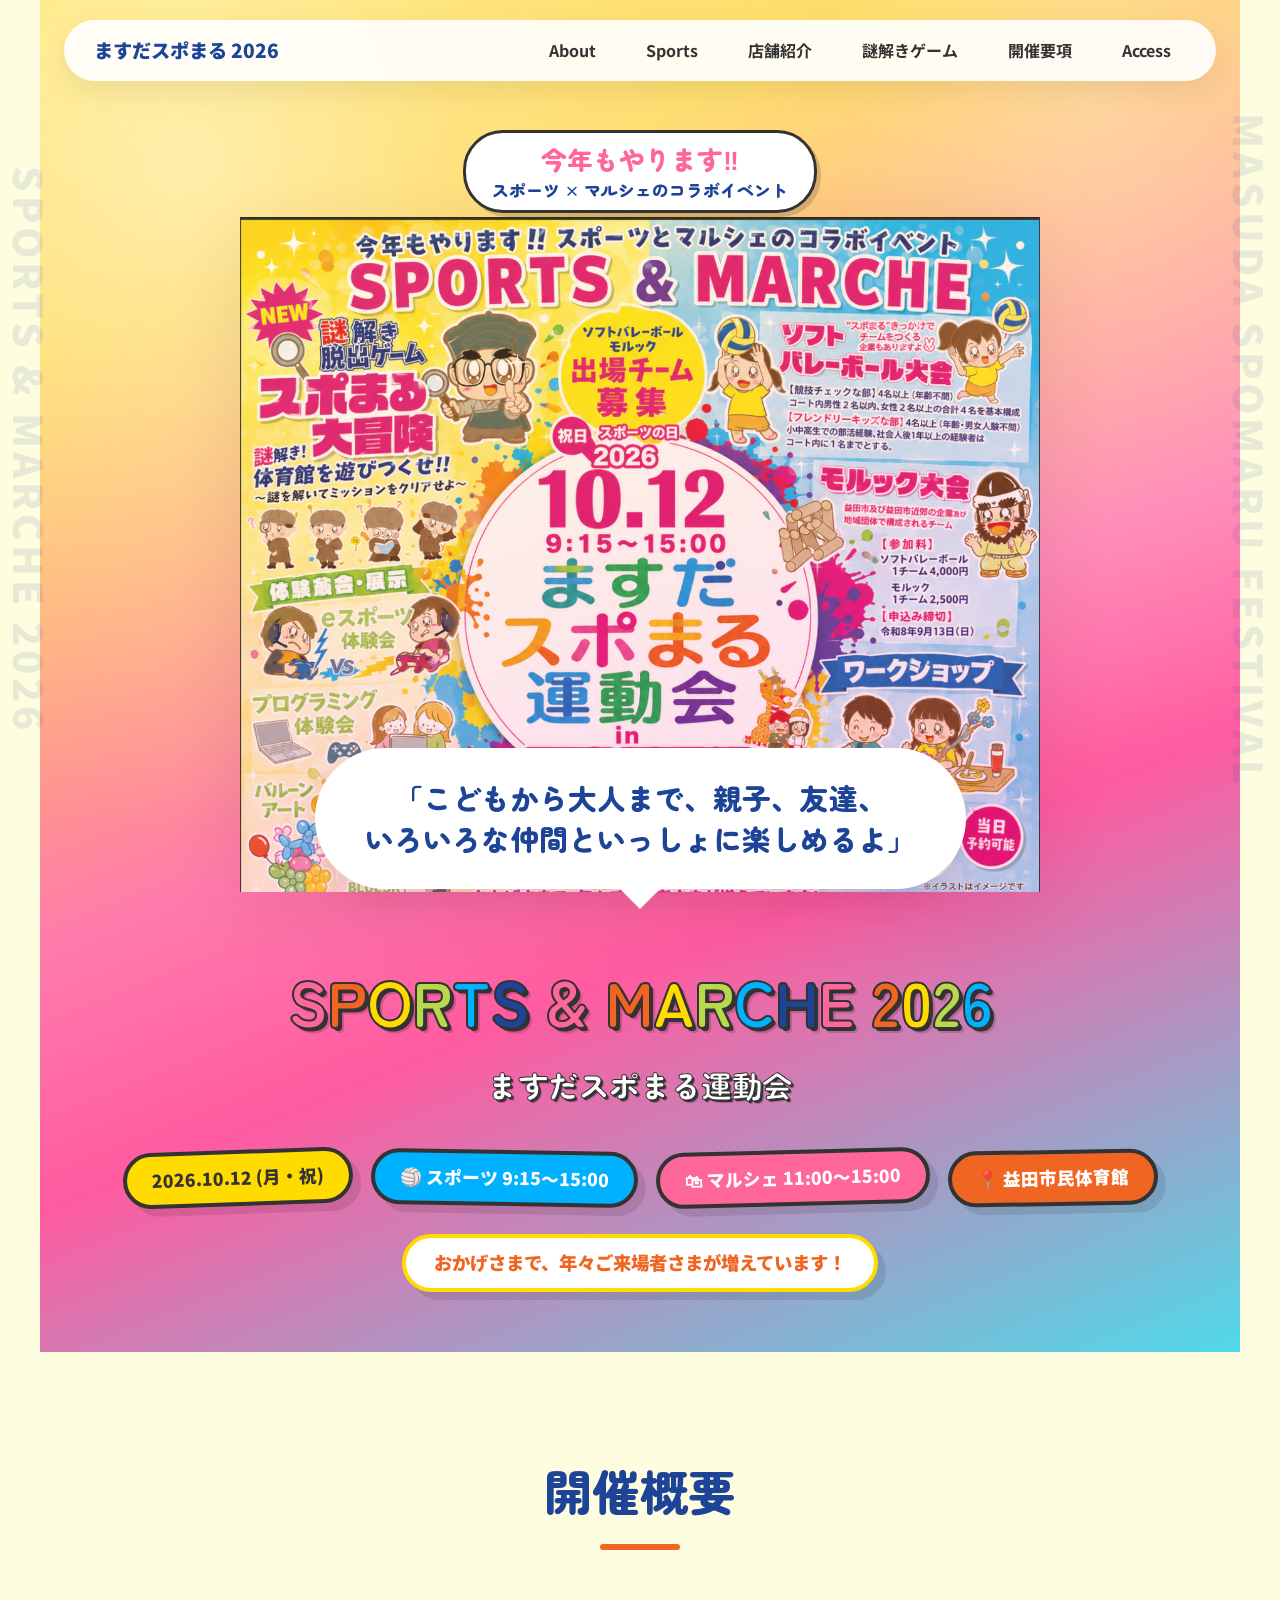
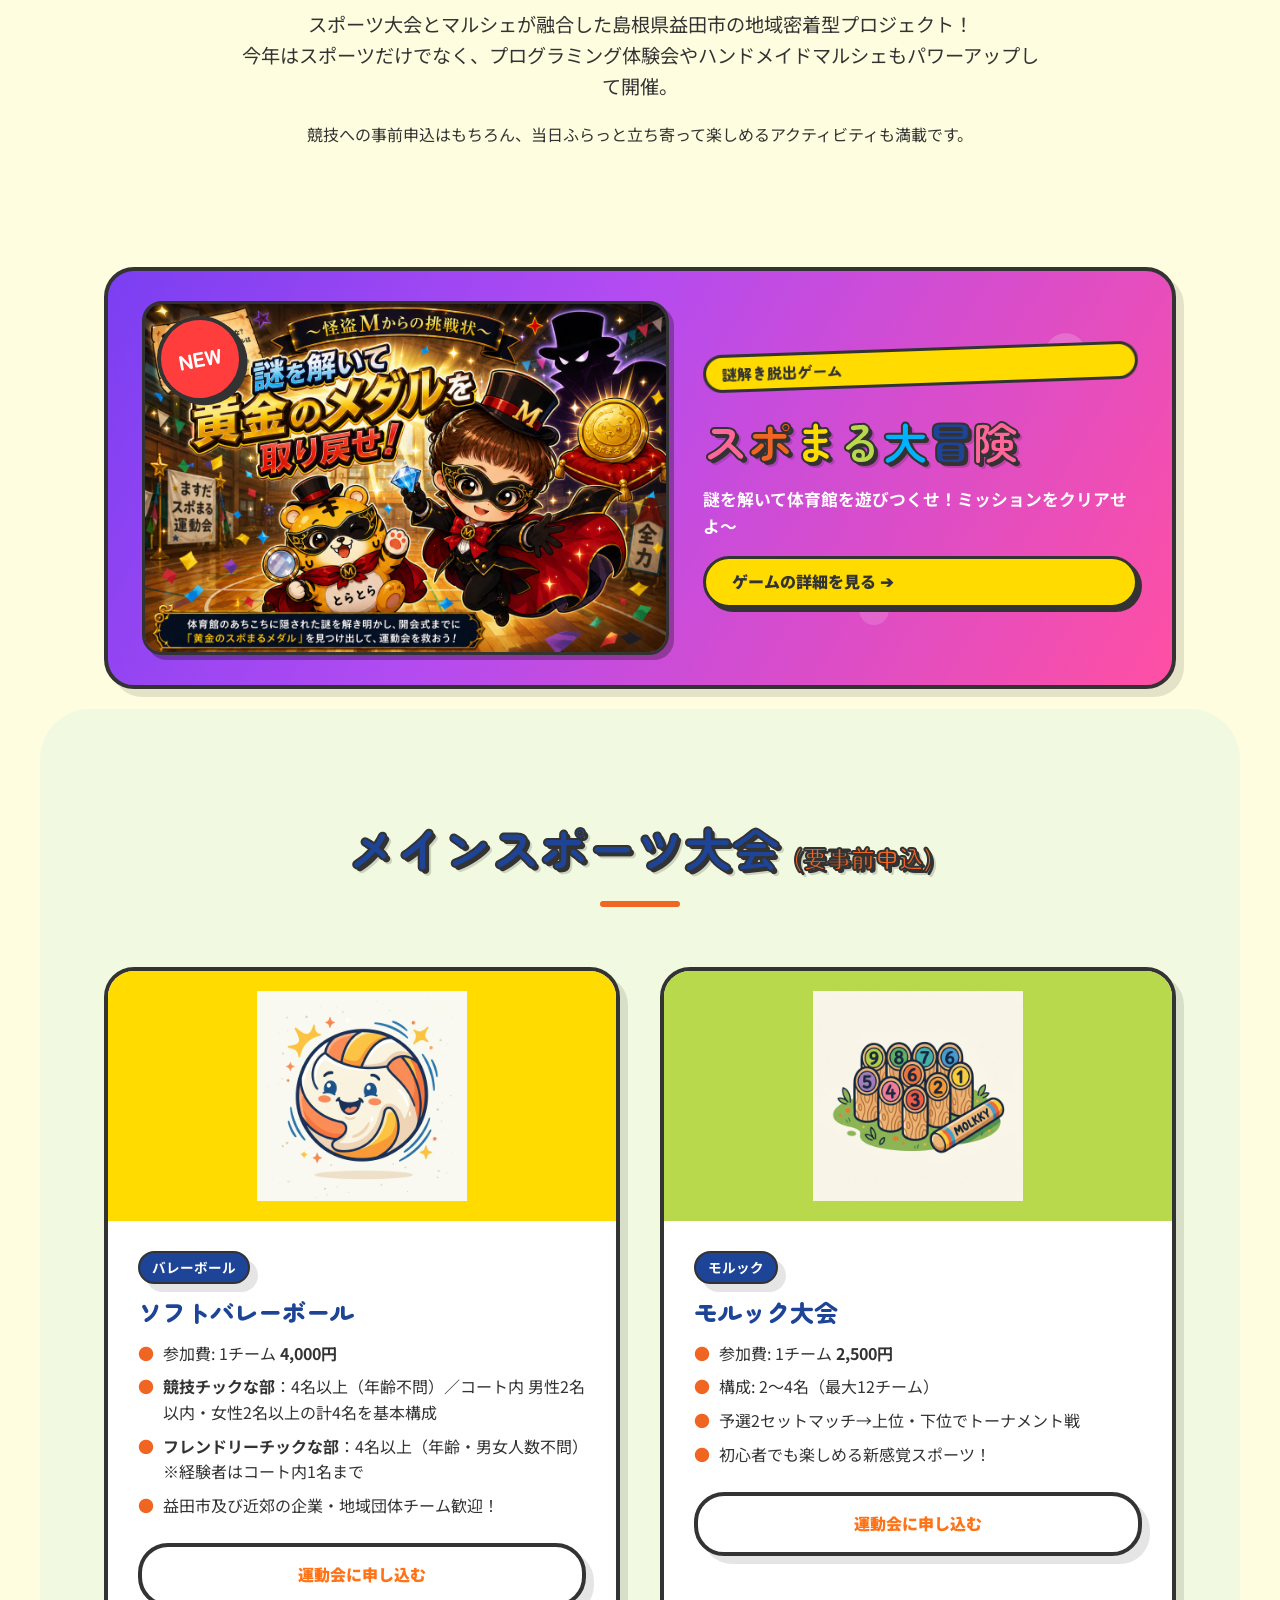
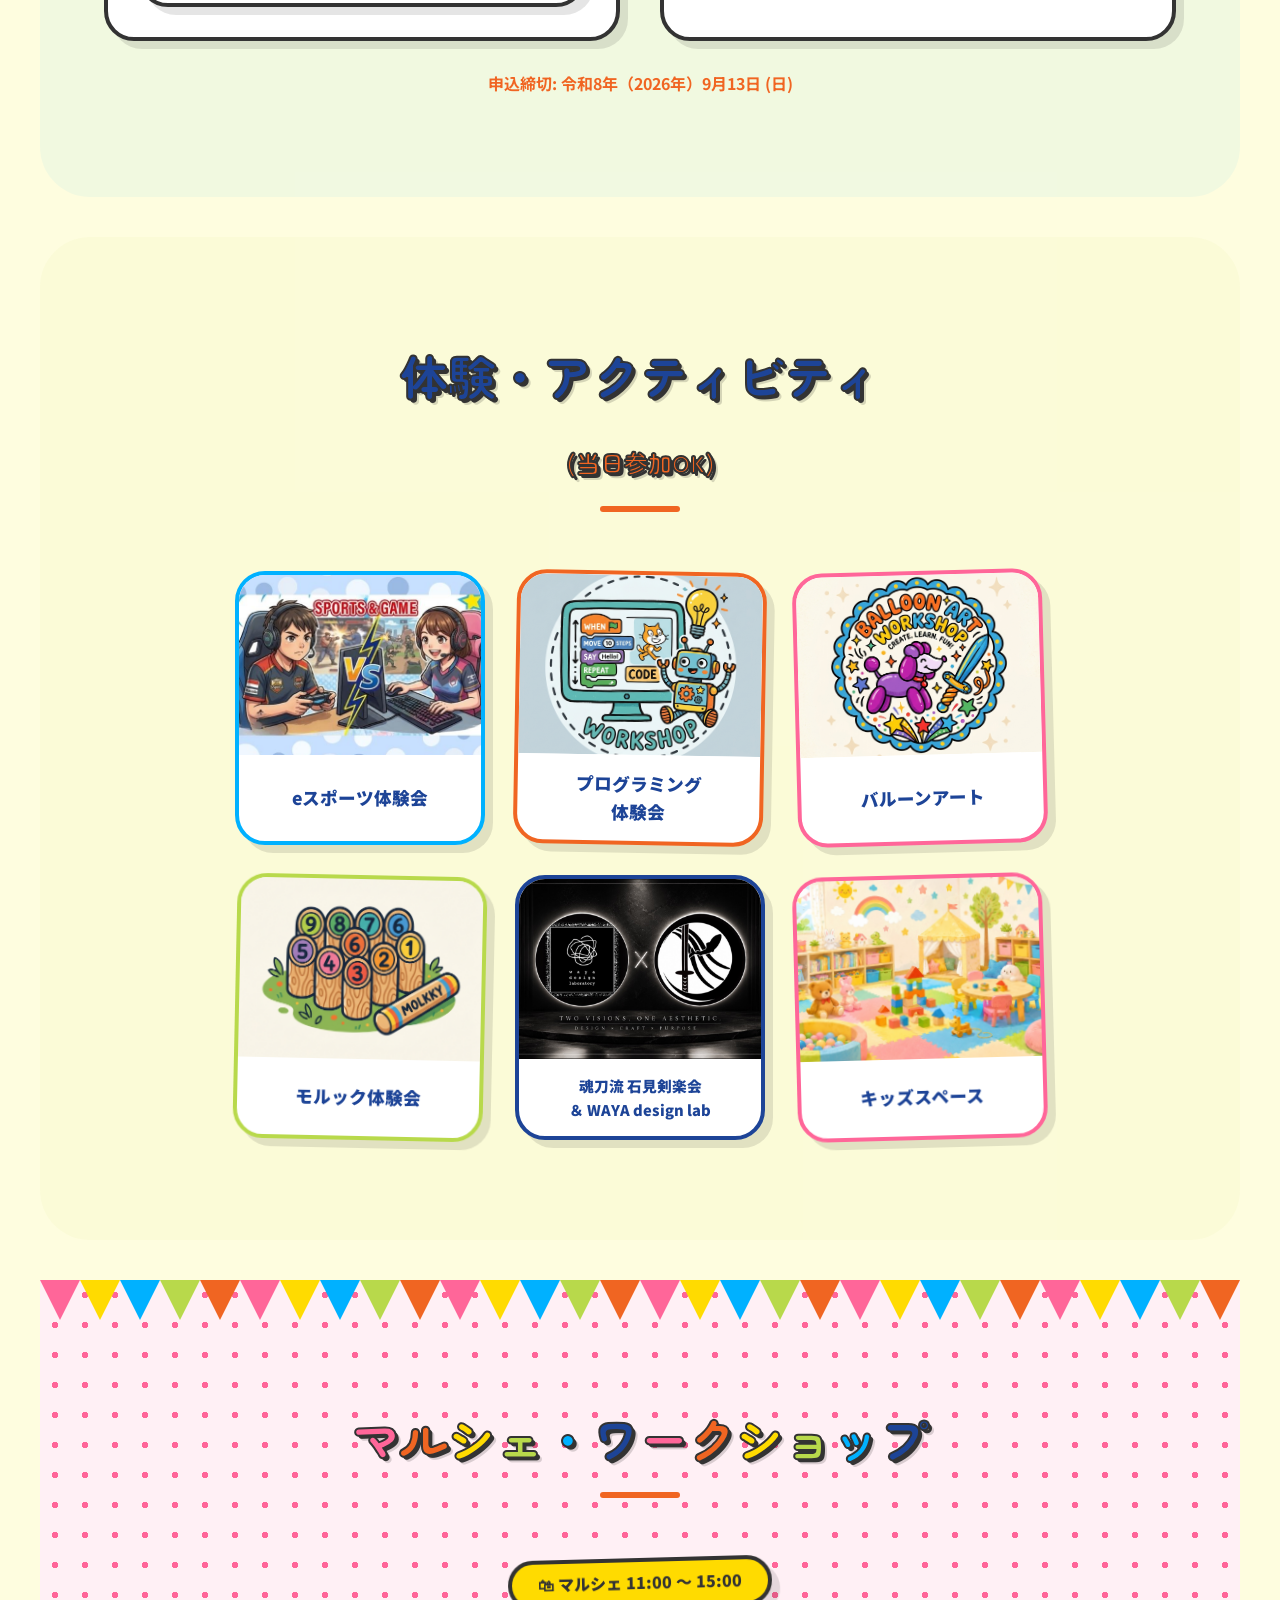
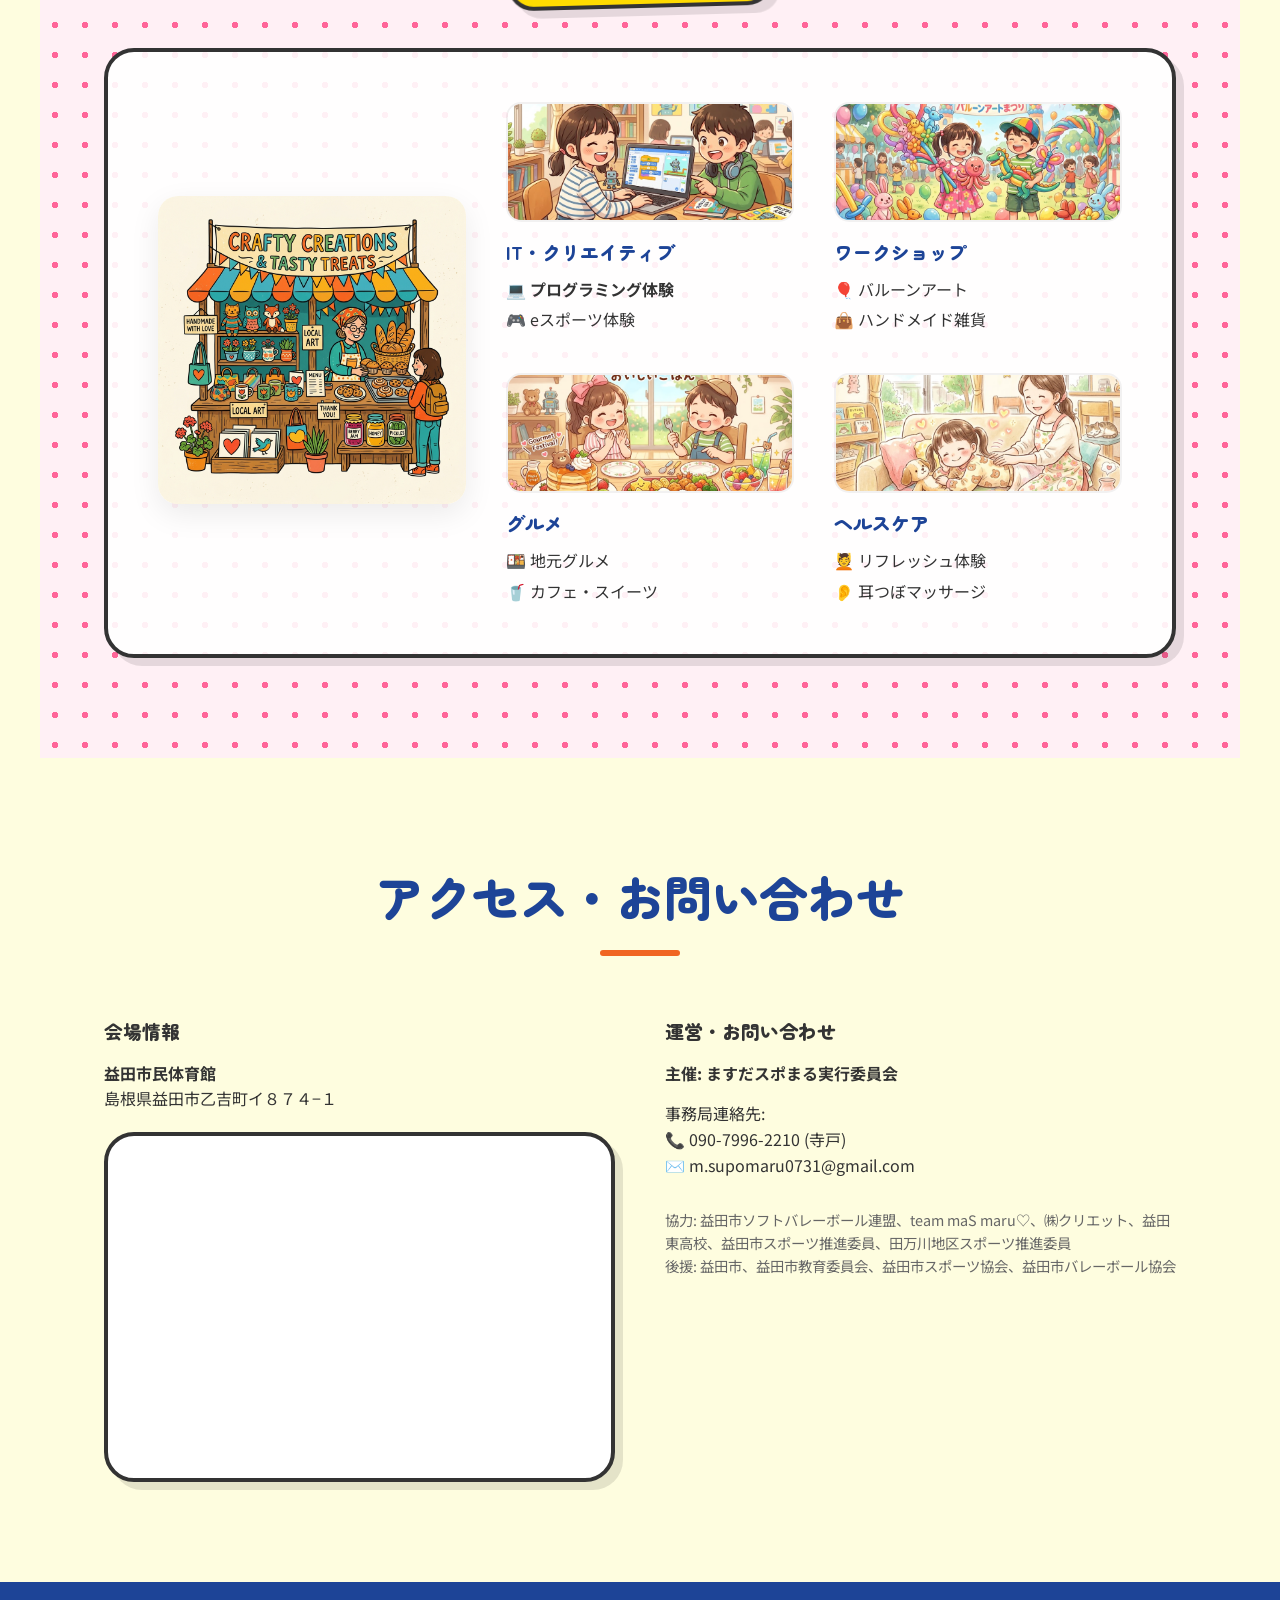
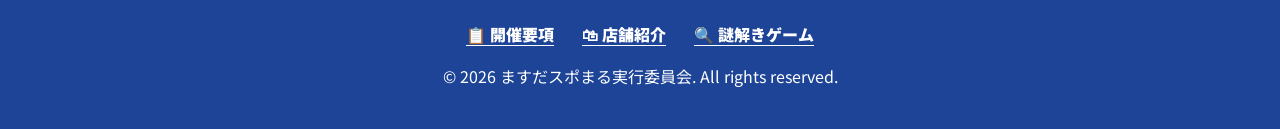
==== commit c5383903: "追加改善" ====
--- a/index.html
+++ b/index.html
@@ -3,9 +3,102 @@
 <head>
   <meta charset="UTF-8">
   <meta name="viewport" content="width=device-width, initial-scale=1.0">
-  <title>SPORTS & MARCHE 2026 | ますだスポまる運動会</title>
-  <meta name="description" content="2026年10月12日、島根県益田市で開催！スポーツ大会とマルシェが融合した地域密着型イベント。">
+  <title>ますだスポまる運動会2026｜島根県益田市のスポーツ大会＆マルシェ</title>
+  <meta name="description" content="2026年10月12日(月・祝)、島根県益田市民体育館で開催！ソフトバレーボール・モルック大会、eスポーツ・プログラミング体験、ハンドメイドマルシェ、謎解き脱出ゲームなど親子で楽しめる地域密着イベント。出場チーム募集中！">
+  <meta name="keywords" content="ますだスポまる,益田市,スポーツ,マルシェ,運動会,ソフトバレーボール,モルック,eスポーツ,プログラミング体験,ハンドメイド,謎解き,島根県,2026,イベント">
+  <meta name="author" content="ますだスポまる実行委員会">
+  <meta name="robots" content="index, follow">
+  <link rel="canonical" href="https://supomaru.creatte.jp/">
+  <meta name="theme-color" content="#00B1FF">
+
+  <!-- Geo (Local SEO) -->
+  <meta name="geo.region" content="JP-32">
+  <meta name="geo.placename" content="島根県益田市">
+  <meta name="geo.position" content="34.686044;131.854094">
+  <meta name="ICBM" content="34.686044, 131.854094">
+
+  <!-- Open Graph -->
+  <meta property="og:type" content="website">
+  <meta property="og:site_name" content="ますだスポまる運動会 2026">
+  <meta property="og:locale" content="ja_JP">
+  <meta property="og:title" content="ますだスポまる運動会2026｜島根県益田市のスポーツ大会＆マルシェ">
+  <meta property="og:description" content="2026年10月12日(月・祝)、益田市民体育館で開催！スポーツ大会・マルシェ・体験・謎解きが融合した親子で楽しめる地域密着イベント。">
+  <meta property="og:url" content="https://supomaru.creatte.jp/">
+  <meta property="og:image" content="https://supomaru.creatte.jp/assets/og-image.jpg">
+  <meta property="og:image:width" content="1200">
+  <meta property="og:image:height" content="630">
+  <meta property="og:image:alt" content="ますだスポまる運動会 2026 SPORTS & MARCHE">
+
+  <!-- Twitter Card -->
+  <meta name="twitter:card" content="summary_large_image">
+  <meta name="twitter:title" content="ますだスポまる運動会2026｜島根県益田市のスポーツ大会＆マルシェ">
+  <meta name="twitter:description" content="2026年10月12日(月・祝)、益田市民体育館で開催！スポーツ・マルシェ・体験・謎解きが融合した親子で楽しめる地域密着イベント。">
+  <meta name="twitter:image" content="https://supomaru.creatte.jp/assets/og-image.jpg">
+
+  <!-- Favicon -->
+  <link rel="icon" href="favicon.svg" type="image/svg+xml">
+  <link rel="apple-touch-icon" href="assets/apple-touch-icon.png">
+
+  <link rel="preconnect" href="https://fonts.googleapis.com">
+  <link rel="preconnect" href="https://fonts.gstatic.com" crossorigin>
   <link rel="stylesheet" href="index.css">
+
+  <!-- Structured Data: Event -->
+  <script type="application/ld+json">
+  {
+    "@context": "https://schema.org",
+    "@type": "Event",
+    "name": "ますだスポまる運動会 2026（SPORTS & MARCHE 2026）",
+    "description": "スポーツ大会とマルシェが融合した島根県益田市の地域密着型イベント。ソフトバレーボール・モルック大会、eスポーツ・プログラミング体験、ハンドメイドマルシェ、謎解き脱出ゲームなど親子で楽しめる一日。",
+    "startDate": "2026-10-12T09:15:00+09:00",
+    "endDate": "2026-10-12T15:00:00+09:00",
+    "eventStatus": "https://schema.org/EventScheduled",
+    "eventAttendanceMode": "https://schema.org/OfflineEventAttendanceMode",
+    "image": ["https://supomaru.creatte.jp/assets/og-image.jpg"],
+    "location": {
+      "@type": "Place",
+      "name": "益田市民体育館",
+      "address": {
+        "@type": "PostalAddress",
+        "streetAddress": "乙吉町イ874-1",
+        "addressLocality": "益田市",
+        "addressRegion": "島根県",
+        "addressCountry": "JP"
+      },
+      "geo": {
+        "@type": "GeoCoordinates",
+        "latitude": 34.686044,
+        "longitude": 131.854094
+      }
+    },
+    "organizer": {
+      "@type": "Organization",
+      "name": "ますだスポまる実行委員会",
+      "email": "m.supomaru0731@gmail.com",
+      "url": "https://supomaru.creatte.jp/"
+    },
+    "offers": [
+      {
+        "@type": "Offer",
+        "name": "ソフトバレーボール大会 参加費（1チーム）",
+        "price": "4000",
+        "priceCurrency": "JPY",
+        "availability": "https://schema.org/InStock",
+        "validThrough": "2026-09-13",
+        "url": "https://supomaru.creatte.jp/"
+      },
+      {
+        "@type": "Offer",
+        "name": "モルック大会 参加費（1チーム）",
+        "price": "2500",
+        "priceCurrency": "JPY",
+        "availability": "https://schema.org/InStock",
+        "validThrough": "2026-09-13",
+        "url": "https://supomaru.creatte.jp/"
+      }
+    ]
+  }
+  </script>
 </head>
 <body>
 
@@ -26,7 +119,7 @@
         <li><a href="index.html#sports">Sports</a></li>
         <li><a href="marche.html">店舗紹介</a></li>
         <li><a href="escape.html">謎解きゲーム</a></li>
-        <li><a href="index.html#activities">Experience</a></li>
+        <li><a href="youkou.html">開催要項</a></li>
         <li><a href="index.html#access">Access</a></li>
       </ul>
       <!-- Hamburger Icon -->
@@ -45,7 +138,7 @@
       <li><a href="index.html#sports">Sports</a></li>
       <li><a href="marche.html">店舗紹介</a></li>
       <li><a href="escape.html">謎解きゲーム</a></li>
-      <li><a href="index.html#activities">Experience</a></li>
+      <li><a href="youkou.html">開催要項</a></li>
       <li><a href="index.html#access">Access</a></li>
     </ul>
   </div>
@@ -55,7 +148,7 @@
     <section id="hero" class="hero pattern-festival">
       <p class="hero-tagline"><span class="tag-main">今年もやります‼</span><span class="tag-sub">スポーツ × マルシェのコラボイベント</span></p>
       <div class="hero-illustration">
-        <img src="assets/hero.png" alt="Spomaru Festival Illustration">
+        <img src="assets/hero.png" alt="ますだスポまる運動会2026 スポーツとマルシェのイベントイラスト" width="800" height="800">
       </div>
       <div class="catchphrase-container">
         <div class="catchphrase-bubble">
@@ -72,8 +165,9 @@
       
       <div class="event-details-hero">
         <div class="info-badge sticker-card" style="background: var(--sports-yellow); color: var(--text-main); font-weight: 900; transform: rotate(-2deg);">2026.10.12 (月・祝)</div>
-        <div class="info-badge sticker-card" style="background: var(--sports-blue); color: #FFF; font-weight: 900; transform: rotate(1deg);">9:15 〜 15:00</div>
-        <div class="info-badge sticker-card" style="background: var(--accent-orange); color: #FFF; font-weight: 900; transform: rotate(-1deg);">益田市民体育館</div>
+        <div class="info-badge sticker-card" style="background: var(--sports-blue); color: #FFF; font-weight: 900; transform: rotate(1deg);">🏐 スポーツ 9:15〜15:00</div>
+        <div class="info-badge sticker-card" style="background: var(--marche-pink); color: #FFF; font-weight: 900; transform: rotate(-1.5deg);">🛍 マルシェ 11:00〜15:00</div>
+        <div class="info-badge sticker-card" style="background: var(--accent-orange); color: #FFF; font-weight: 900; transform: rotate(-1deg);">📍 益田市民体育館</div>
       </div>
       <p class="attendance-note">おかげさまで、年々ご来場者さまが増えています！</p>
     </section>
@@ -184,6 +278,20 @@
             <img src="./assets/molkky.png" alt="モルック体験会" style="background:#FEFDF3;">
           </div>
           <span class="bubble-title">モルック体験会</span>
+        </div>
+        <!-- 剣舞 × ものづくり -->
+        <div class="bubble-item sticker-card" style="border-color: var(--accent-blue);">
+          <div class="bubble-icon">
+            <img src="./assets/vendors/kentou_waya.jpg" alt="魂刀流 石見剣楽会 ＆ WAYA design lab">
+          </div>
+          <span class="bubble-title" style="font-size:0.92rem;">魂刀流 石見剣楽会<br>＆ WAYA design lab</span>
+        </div>
+        <!-- Kids Space -->
+        <div class="bubble-item sticker-card" style="border-color: var(--marche-pink);">
+          <div class="bubble-icon">
+            <img src="./assets/vendors/kidsspace.jpg" alt="キッズスペース">
+          </div>
+          <span class="bubble-title">キッズスペース</span>
         </div>
       </div>
     </section>
@@ -287,6 +395,11 @@
   </main>
 
   <footer style="background: var(--accent-blue); color: #FFF; padding: 40px 5%; text-align: center;">
+    <p style="margin-bottom: 16px;">
+      <a href="youkou.html" style="color:#FFF; font-weight:900; text-decoration:underline; text-underline-offset:4px; margin:0 12px;">📋 開催要項</a>
+      <a href="marche.html" style="color:#FFF; font-weight:900; text-decoration:underline; text-underline-offset:4px; margin:0 12px;">🛍 店舗紹介</a>
+      <a href="escape.html" style="color:#FFF; font-weight:900; text-decoration:underline; text-underline-offset:4px; margin:0 12px;">🔍 謎解きゲーム</a>
+    </p>
     <p>&copy; 2026 ますだスポまる実行委員会. All rights reserved.</p>
   </footer>
 
--- a/index.css
+++ b/index.css
@@ -279,8 +279,9 @@
 .event-details-hero {
   margin-top: 40px;
   display: flex;
-  gap: 30px;
+  gap: 18px;
   justify-content: center;
+  flex-wrap: wrap;
 }
 
 .info-badge {
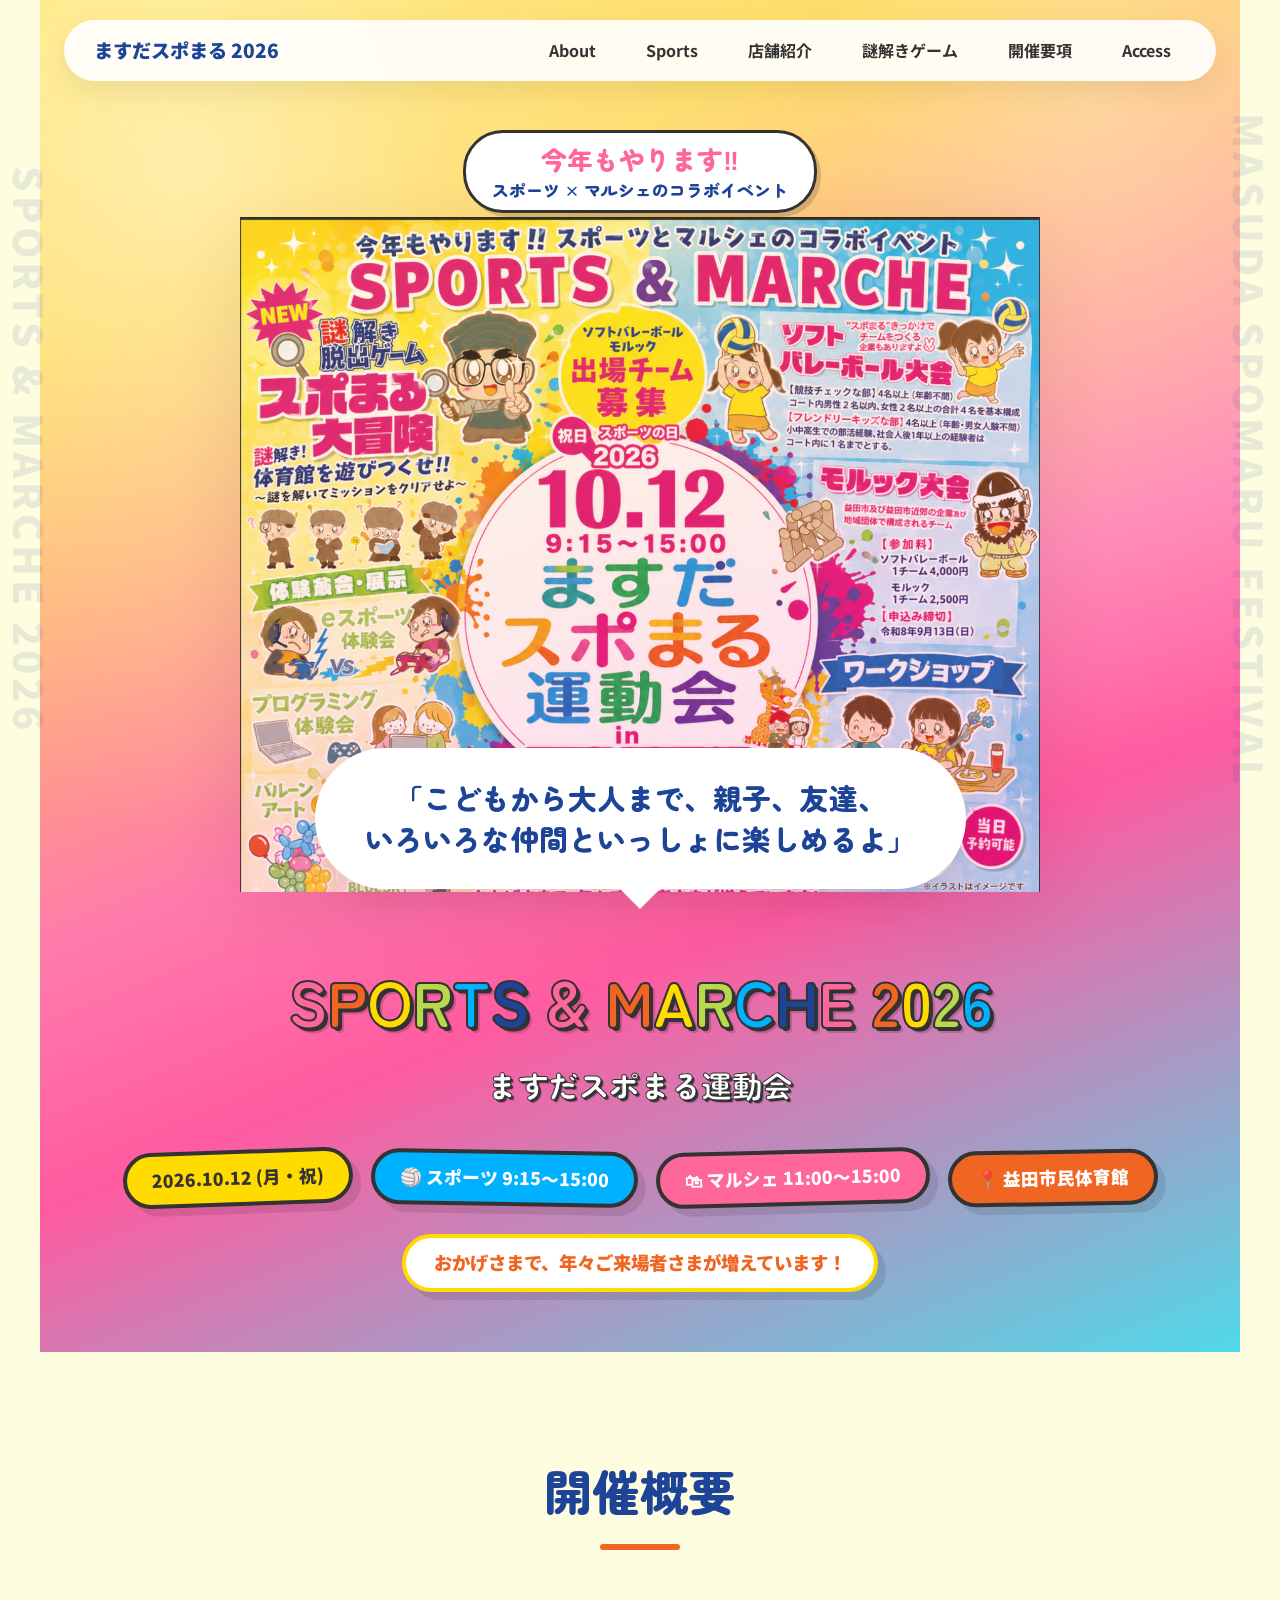
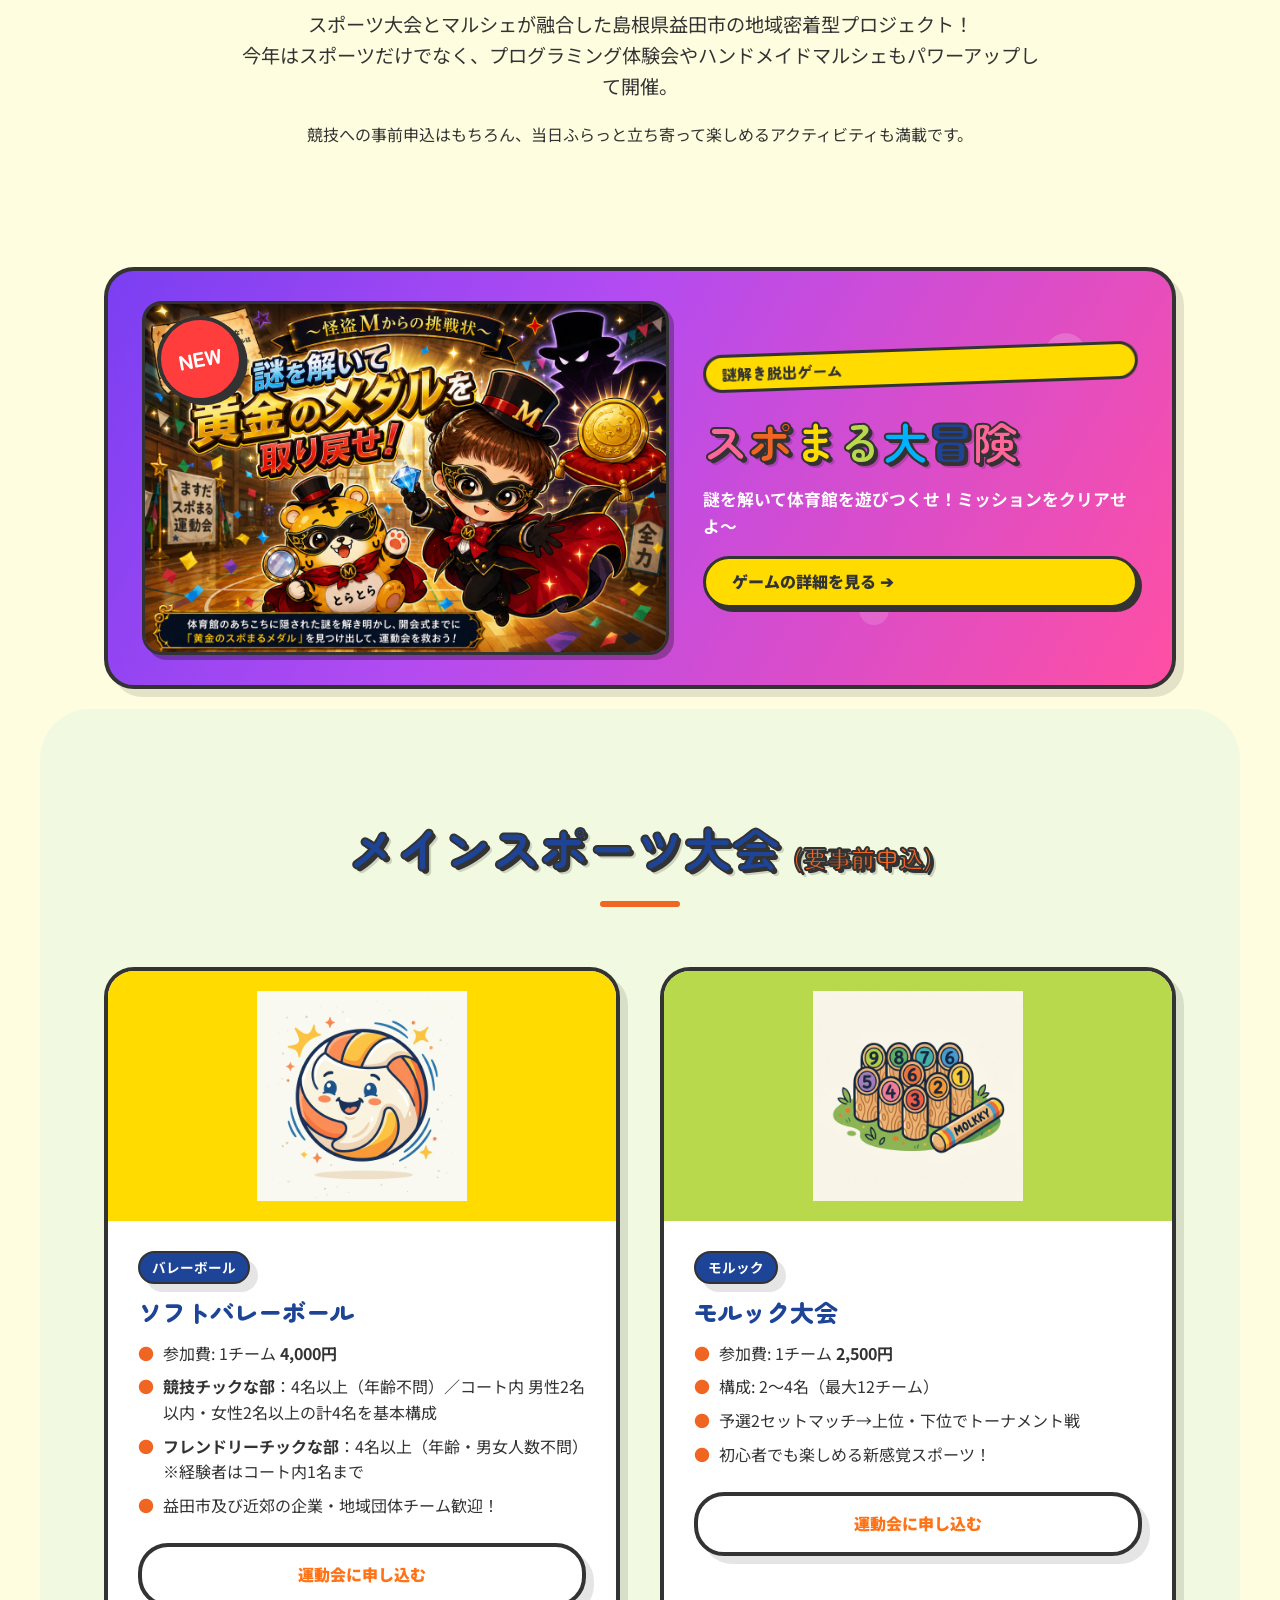
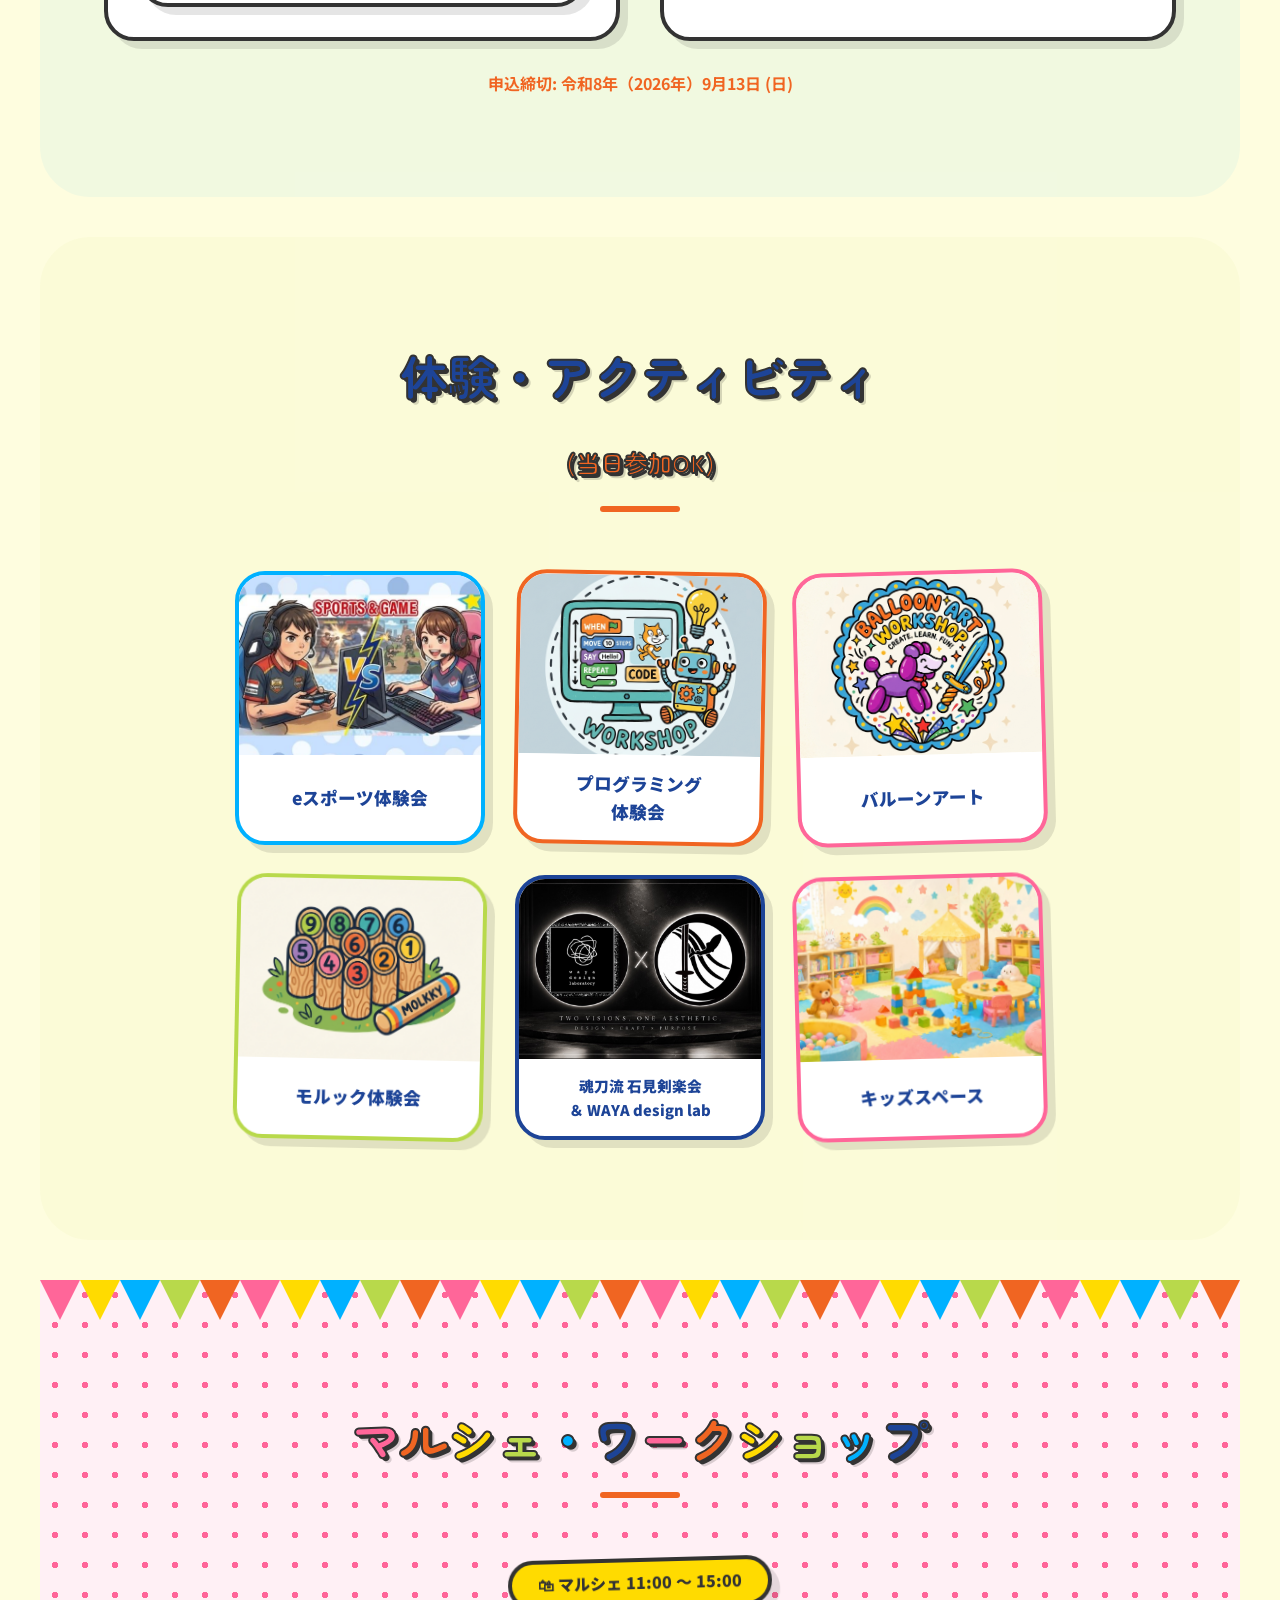
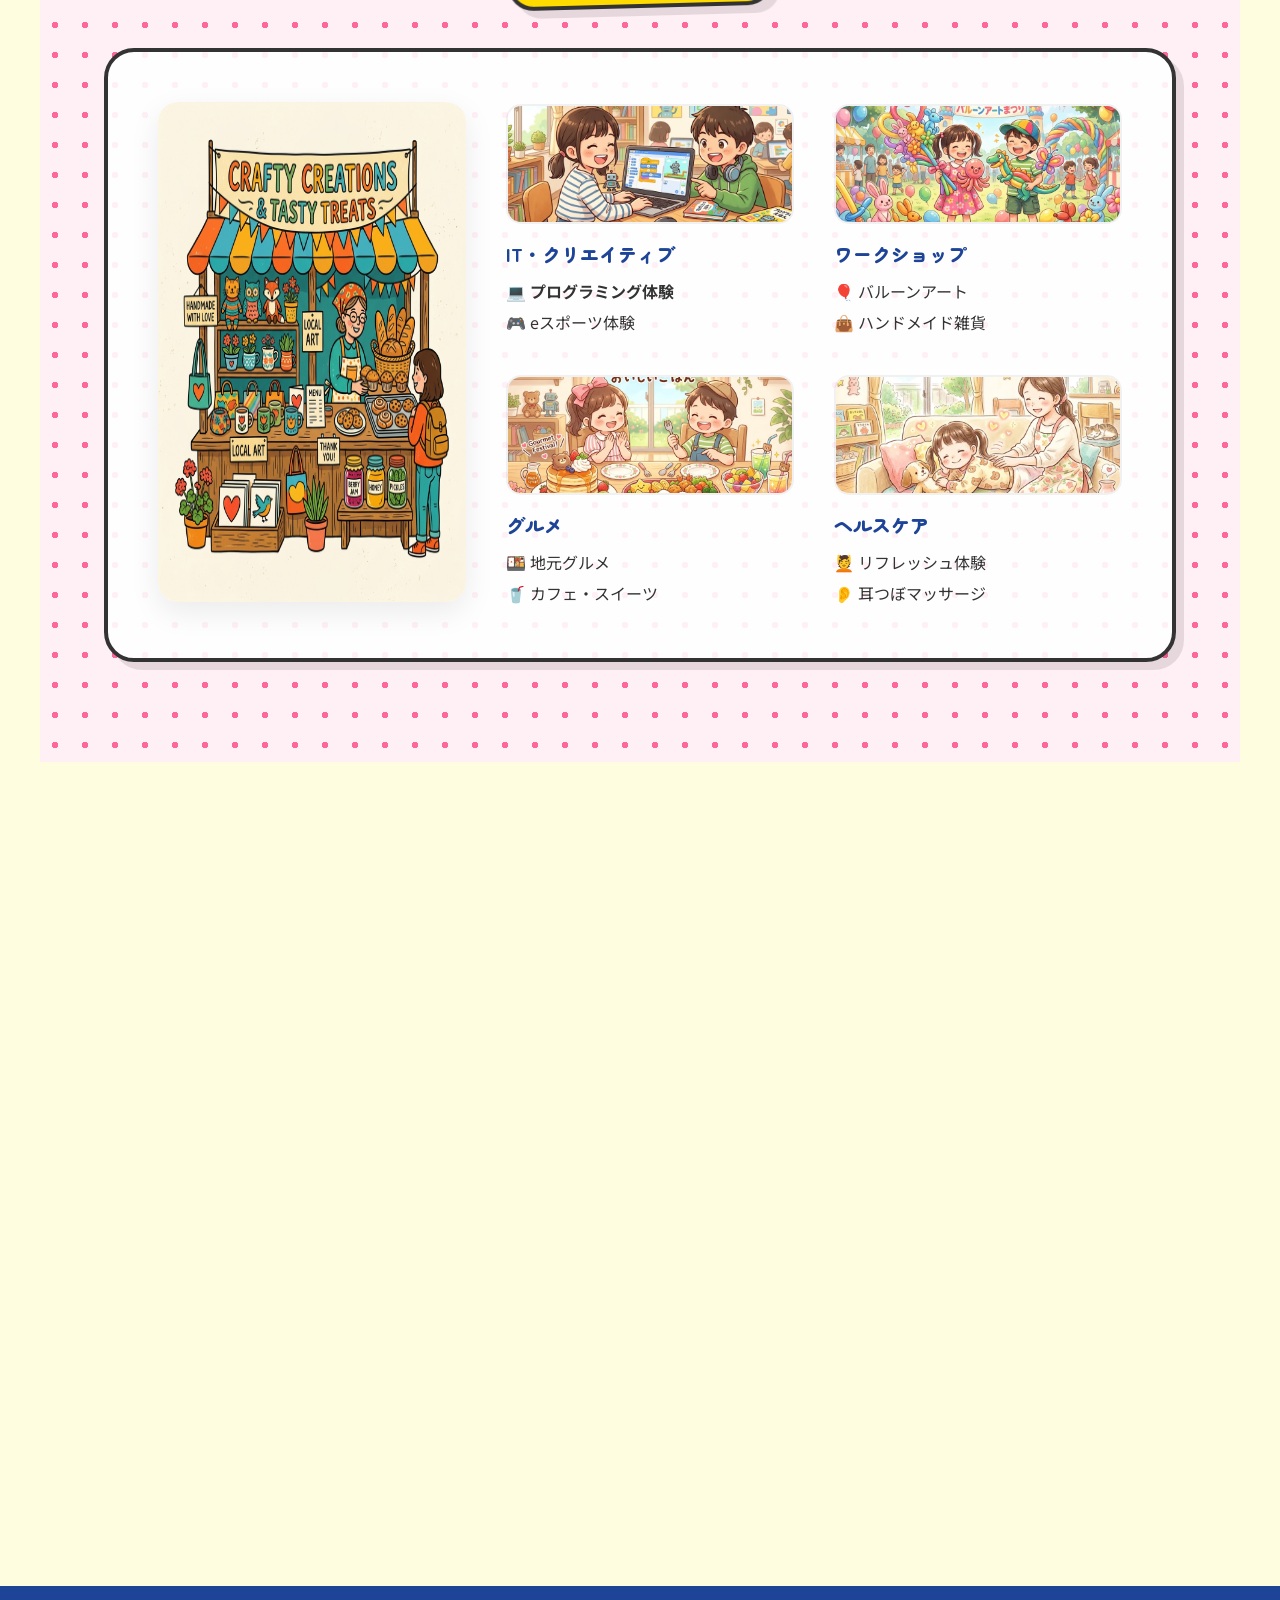
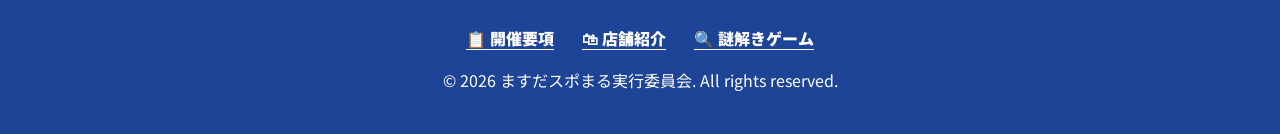
==== commit 345800b5: "修正" ====
--- a/index.html
+++ b/index.html
@@ -3,8 +3,9 @@
 <head>
   <meta charset="UTF-8">
   <meta name="viewport" content="width=device-width, initial-scale=1.0">
-  <title>ますだスポまる運動会2026｜島根県益田市のスポーツ大会＆マルシェ</title>
-  <meta name="description" content="2026年10月12日(月・祝)、島根県益田市民体育館で開催！ソフトバレーボール・モルック大会、eスポーツ・プログラミング体験、ハンドメイドマルシェ、謎解き脱出ゲームなど親子で楽しめる地域密着イベント。出場チーム募集中！">
+  <meta name="google-site-verification" content="xa0e_cKdXpzuW-UYeWfZ3ZJe2lXRr3qXcWeyfh6dXEw" />
+  <title>ますだスポまる運動会2026｜島根県益田市のスポーツ×マルシェ</title>
+  <meta name="description" content="2026年10月12日(月・祝)、益田市民体育館で開催。ソフトバレー・モルック大会、eスポーツ体験、ハンドメイドマルシェ、謎解きゲームが集う地域密着イベント。出場チーム募集中！">
   <meta name="keywords" content="ますだスポまる,益田市,スポーツ,マルシェ,運動会,ソフトバレーボール,モルック,eスポーツ,プログラミング体験,ハンドメイド,謎解き,島根県,2026,イベント">
   <meta name="author" content="ますだスポまる実行委員会">
   <meta name="robots" content="index, follow">
@@ -21,18 +22,19 @@
   <meta property="og:type" content="website">
   <meta property="og:site_name" content="ますだスポまる運動会 2026">
   <meta property="og:locale" content="ja_JP">
-  <meta property="og:title" content="ますだスポまる運動会2026｜島根県益田市のスポーツ大会＆マルシェ">
-  <meta property="og:description" content="2026年10月12日(月・祝)、益田市民体育館で開催！スポーツ大会・マルシェ・体験・謎解きが融合した親子で楽しめる地域密着イベント。">
+  <meta property="og:title" content="ますだスポまる運動会2026｜島根県益田市のスポーツ×マルシェ">
+  <meta property="og:description" content="2026年10月12日(月・祝)、益田市民体育館で開催。ソフトバレー・モルック大会、eスポーツ体験、ハンドメイドマルシェ、謎解きゲームが集う地域密着イベント。">
   <meta property="og:url" content="https://supomaru.creatte.jp/">
   <meta property="og:image" content="https://supomaru.creatte.jp/assets/og-image.jpg">
   <meta property="og:image:width" content="1200">
   <meta property="og:image:height" content="630">
   <meta property="og:image:alt" content="ますだスポまる運動会 2026 SPORTS & MARCHE">
+  <meta property="og:updated_time" content="2026-07-10T00:00:00+09:00">
 
   <!-- Twitter Card -->
   <meta name="twitter:card" content="summary_large_image">
-  <meta name="twitter:title" content="ますだスポまる運動会2026｜島根県益田市のスポーツ大会＆マルシェ">
-  <meta name="twitter:description" content="2026年10月12日(月・祝)、益田市民体育館で開催！スポーツ・マルシェ・体験・謎解きが融合した親子で楽しめる地域密着イベント。">
+  <meta name="twitter:title" content="ますだスポまる運動会2026｜島根県益田市のスポーツ×マルシェ">
+  <meta name="twitter:description" content="2026年10月12日(月・祝)、益田市民体育館で開催。ソフトバレー・モルック大会、eスポーツ体験、ハンドメイドマルシェ、謎解きゲームが集う地域密着イベント。">
   <meta name="twitter:image" content="https://supomaru.creatte.jp/assets/og-image.jpg">
 
   <!-- Favicon -->
@@ -41,60 +43,144 @@
 
   <link rel="preconnect" href="https://fonts.googleapis.com">
   <link rel="preconnect" href="https://fonts.gstatic.com" crossorigin>
+  <link rel="stylesheet" href="https://fonts.googleapis.com/css2?family=Zen+Maru+Gothic:wght@400;500;700;900&family=Noto+Sans+JP:wght@400;500;700;900&display=swap">
   <link rel="stylesheet" href="index.css">
-
-  <!-- Structured Data: Event -->
+  <link rel="preload" as="image" href="assets/hero.png" fetchpriority="high">
+
+  <!-- Structured Data: Organization / WebSite / Event -->
   <script type="application/ld+json">
   {
     "@context": "https://schema.org",
-    "@type": "Event",
-    "name": "ますだスポまる運動会 2026（SPORTS & MARCHE 2026）",
-    "description": "スポーツ大会とマルシェが融合した島根県益田市の地域密着型イベント。ソフトバレーボール・モルック大会、eスポーツ・プログラミング体験、ハンドメイドマルシェ、謎解き脱出ゲームなど親子で楽しめる一日。",
-    "startDate": "2026-10-12T09:15:00+09:00",
-    "endDate": "2026-10-12T15:00:00+09:00",
-    "eventStatus": "https://schema.org/EventScheduled",
-    "eventAttendanceMode": "https://schema.org/OfflineEventAttendanceMode",
-    "image": ["https://supomaru.creatte.jp/assets/og-image.jpg"],
-    "location": {
-      "@type": "Place",
-      "name": "益田市民体育館",
-      "address": {
-        "@type": "PostalAddress",
-        "streetAddress": "乙吉町イ874-1",
-        "addressLocality": "益田市",
-        "addressRegion": "島根県",
-        "addressCountry": "JP"
-      },
-      "geo": {
-        "@type": "GeoCoordinates",
-        "latitude": 34.686044,
-        "longitude": 131.854094
-      }
-    },
-    "organizer": {
-      "@type": "Organization",
-      "name": "ますだスポまる実行委員会",
-      "email": "m.supomaru0731@gmail.com",
-      "url": "https://supomaru.creatte.jp/"
-    },
-    "offers": [
+    "@graph": [
       {
-        "@type": "Offer",
-        "name": "ソフトバレーボール大会 参加費（1チーム）",
-        "price": "4000",
-        "priceCurrency": "JPY",
-        "availability": "https://schema.org/InStock",
-        "validThrough": "2026-09-13",
-        "url": "https://supomaru.creatte.jp/"
+        "@type": "Organization",
+        "@id": "https://supomaru.creatte.jp/#organization",
+        "name": "ますだスポまる実行委員会",
+        "url": "https://supomaru.creatte.jp/",
+        "logo": {
+          "@type": "ImageObject",
+          "url": "https://supomaru.creatte.jp/assets/apple-touch-icon.png",
+          "width": 180,
+          "height": 180
+        },
+        "email": "m.supomaru0731@gmail.com",
+        "areaServed": {
+          "@type": "City",
+          "name": "益田市"
+        }
       },
       {
-        "@type": "Offer",
-        "name": "モルック大会 参加費（1チーム）",
-        "price": "2500",
-        "priceCurrency": "JPY",
-        "availability": "https://schema.org/InStock",
-        "validThrough": "2026-09-13",
-        "url": "https://supomaru.creatte.jp/"
+        "@type": "WebSite",
+        "@id": "https://supomaru.creatte.jp/#website",
+        "url": "https://supomaru.creatte.jp/",
+        "name": "ますだスポまる運動会 2026",
+        "inLanguage": "ja",
+        "publisher": { "@id": "https://supomaru.creatte.jp/#organization" }
+      },
+      {
+        "@type": "Event",
+        "@id": "https://supomaru.creatte.jp/#event",
+        "name": "ますだスポまる運動会 2026（SPORTS & MARCHE 2026）",
+        "description": "スポーツ大会とマルシェが融合した島根県益田市の地域密着型イベント。ソフトバレーボール・モルック大会、eスポーツ・プログラミング体験、ハンドメイドマルシェ、謎解き脱出ゲームなど親子で楽しめる一日。",
+        "startDate": "2026-10-12T08:30:00+09:00",
+        "endDate": "2026-10-12T15:00:00+09:00",
+        "eventStatus": "https://schema.org/EventScheduled",
+        "eventAttendanceMode": "https://schema.org/OfflineEventAttendanceMode",
+        "inLanguage": "ja",
+        "isAccessibleForFree": true,
+        "image": ["https://supomaru.creatte.jp/assets/og-image.jpg"],
+        "url": "https://supomaru.creatte.jp/",
+        "location": {
+          "@type": "Place",
+          "name": "益田市民体育館",
+          "address": {
+            "@type": "PostalAddress",
+            "streetAddress": "乙吉町イ874-1",
+            "addressLocality": "益田市",
+            "addressRegion": "島根県",
+            "postalCode": "698-0003",
+            "addressCountry": "JP"
+          },
+          "geo": {
+            "@type": "GeoCoordinates",
+            "latitude": 34.686044,
+            "longitude": 131.854094
+          }
+        },
+        "organizer": { "@id": "https://supomaru.creatte.jp/#organization" },
+        "subEvent": [
+          {
+            "@type": "SportsEvent",
+            "name": "ソフトバレーボール大会",
+            "sport": "ソフトバレーボール",
+            "startDate": "2026-10-12T09:45:00+09:00",
+            "endDate": "2026-10-12T15:00:00+09:00",
+            "eventStatus": "https://schema.org/EventScheduled",
+            "eventAttendanceMode": "https://schema.org/OfflineEventAttendanceMode",
+            "location": { "@id": "https://supomaru.creatte.jp/#venue" },
+            "organizer": { "@id": "https://supomaru.creatte.jp/#organization" },
+            "offers": {
+              "@type": "Offer",
+              "name": "ソフトバレーボール大会 参加費（1チーム）",
+              "price": "4000",
+              "priceCurrency": "JPY",
+              "availability": "https://schema.org/InStock",
+              "validThrough": "2026-09-13",
+              "url": "https://supomaru.creatte.jp/youkou.html"
+            }
+          },
+          {
+            "@type": "SportsEvent",
+            "name": "モルック大会",
+            "sport": "モルック",
+            "startDate": "2026-10-12T09:45:00+09:00",
+            "endDate": "2026-10-12T15:00:00+09:00",
+            "eventStatus": "https://schema.org/EventScheduled",
+            "eventAttendanceMode": "https://schema.org/OfflineEventAttendanceMode",
+            "location": { "@id": "https://supomaru.creatte.jp/#venue" },
+            "organizer": { "@id": "https://supomaru.creatte.jp/#organization" },
+            "offers": {
+              "@type": "Offer",
+              "name": "モルック大会 参加費（1チーム）",
+              "price": "2500",
+              "priceCurrency": "JPY",
+              "availability": "https://schema.org/InStock",
+              "validThrough": "2026-09-13",
+              "url": "https://supomaru.creatte.jp/youkou.html"
+            }
+          },
+          {
+            "@type": "Event",
+            "name": "マルシェ・ワークショップ",
+            "description": "パン・スイーツ・ジェラート・カフェ、ハンドメイド雑貨、鍼灸治療院などの出展店舗と、eスポーツ・プログラミング・バルーンアート体験。",
+            "startDate": "2026-10-12T11:00:00+09:00",
+            "endDate": "2026-10-12T15:00:00+09:00",
+            "eventStatus": "https://schema.org/EventScheduled",
+            "eventAttendanceMode": "https://schema.org/OfflineEventAttendanceMode",
+            "isAccessibleForFree": true,
+            "location": { "@id": "https://supomaru.creatte.jp/#venue" },
+            "organizer": { "@id": "https://supomaru.creatte.jp/#organization" },
+            "url": "https://supomaru.creatte.jp/marche.html"
+          }
+        ]
+      },
+      {
+        "@type": "Place",
+        "@id": "https://supomaru.creatte.jp/#venue",
+        "name": "益田市民体育館",
+        "address": {
+          "@type": "PostalAddress",
+          "streetAddress": "乙吉町イ874-1",
+          "addressLocality": "益田市",
+          "addressRegion": "島根県",
+          "postalCode": "698-0003",
+          "addressCountry": "JP"
+        },
+        "geo": {
+          "@type": "GeoCoordinates",
+          "latitude": 34.686044,
+          "longitude": 131.854094
+        }
       }
     ]
   }
@@ -148,7 +234,7 @@
     <section id="hero" class="hero pattern-festival">
       <p class="hero-tagline"><span class="tag-main">今年もやります‼</span><span class="tag-sub">スポーツ × マルシェのコラボイベント</span></p>
       <div class="hero-illustration">
-        <img src="assets/hero.png" alt="ますだスポまる運動会2026 スポーツとマルシェのイベントイラスト" width="800" height="800">
+        <img src="assets/hero.png" alt="ますだスポまる運動会2026 スポーツとマルシェのイベントイラスト" width="1276" height="1076" fetchpriority="high">
       </div>
       <div class="catchphrase-container">
         <div class="catchphrase-bubble">
@@ -190,7 +276,7 @@
     <section id="nazotoki-highlight" class="fade-up">
       <a href="escape.html" class="nazotoki-banner">
         <div class="nazotoki-media">
-          <img src="assets/nazotoki_card.jpg" alt="謎解き脱出ゲーム スポまる大冒険 〜怪盗Mからの挑戦状〜" loading="lazy">
+          <img src="assets/nazotoki_card.jpg" alt="謎解き脱出ゲーム スポまる大冒険 〜怪盗Mからの挑戦状〜" width="1200" height="800" loading="lazy">
           <span class="new-burst">NEW</span>
         </div>
         <div class="nazotoki-text">
@@ -209,7 +295,7 @@
         <!-- Soft Volleyball -->
         <div class="sport-card sticker-card">
           <div class="sport-img-container" style="background-color: var(--sports-yellow);">
-            <img src="assets/volleyball.png" alt="Soft Volleyball" class="sport-img">
+            <img src="assets/volleyball.png" alt="Soft Volleyball" width="1024" height="1024" loading="lazy" class="sport-img">
           </div>
           <div class="sport-content">
             <span class="sport-tag sticker-card" style="background: var(--accent-blue); color: #FFF; border-width: 2px;">バレーボール</span>
@@ -227,7 +313,7 @@
         <!-- Molkky -->
         <div class="sport-card sticker-card">
           <div class="sport-img-container" style="background-color: var(--accent-green);">
-            <img src="assets/molkky.png" alt="Molkky" class="sport-img">
+            <img src="assets/molkky.png" alt="Molkky" width="1024" height="1024" loading="lazy" class="sport-img">
           </div>
           <div class="sport-content">
             <span class="sport-tag sticker-card" style="background: var(--accent-blue); color: #FFF; border-width: 2px;">モルック</span>
@@ -254,42 +340,42 @@
         <!-- eSports -->
         <div class="bubble-item sticker-card" style="border-color: var(--sports-blue);">
           <div class="bubble-icon">
-            <img src="./assets/10.jpg" alt="eスポーツ体験">
+            <img src="./assets/10.jpg" alt="eスポーツ体験" width="500" height="500" loading="lazy">
           </div>
           <span class="bubble-title">eスポーツ体験会</span>
         </div>
         <!-- Programming -->
         <div class="bubble-item sticker-card" style="border-color: var(--accent-orange);">
           <div class="bubble-icon">
-            <img src="./assets/vendor_program.png" alt="プログラミング体験会">
+            <img src="./assets/vendor_program.png" alt="プログラミング体験会" width="1024" height="1024" loading="lazy">
           </div>
           <span class="bubble-title">プログラミング<br>体験会</span>
         </div>
         <!-- Balloon Art -->
         <div class="bubble-item sticker-card" style="border-color: var(--marche-pink);">
           <div class="bubble-icon">
-            <img src="./assets/vendor_balloon.png" alt="バルーンアート">
+            <img src="./assets/vendor_balloon.png" alt="バルーンアート" width="1024" height="1024" loading="lazy">
           </div>
           <span class="bubble-title">バルーンアート</span>
         </div>
         <!-- Molkky -->
         <div class="bubble-item sticker-card" style="border-color: var(--accent-green);">
           <div class="bubble-icon">
-            <img src="./assets/molkky.png" alt="モルック体験会" style="background:#FEFDF3;">
+            <img src="./assets/molkky.png" alt="モルック体験会" width="1024" height="1024" loading="lazy" style="background:#FEFDF3;">
           </div>
           <span class="bubble-title">モルック体験会</span>
         </div>
         <!-- 剣舞 × ものづくり -->
         <div class="bubble-item sticker-card" style="border-color: var(--accent-blue);">
           <div class="bubble-icon">
-            <img src="./assets/vendors/kentou_waya.jpg" alt="魂刀流 石見剣楽会 ＆ WAYA design lab">
+            <img src="./assets/vendors/kentou_waya.jpg" alt="魂刀流 石見剣楽会 ＆ WAYA design lab" width="1000" height="562" loading="lazy">
           </div>
           <span class="bubble-title" style="font-size:0.92rem;">魂刀流 石見剣楽会<br>＆ WAYA design lab</span>
         </div>
         <!-- Kids Space -->
         <div class="bubble-item sticker-card" style="border-color: var(--marche-pink);">
           <div class="bubble-icon">
-            <img src="./assets/vendors/kidsspace.jpg" alt="キッズスペース">
+            <img src="./assets/vendors/kidsspace.jpg" alt="キッズスペース" width="1000" height="800" loading="lazy">
           </div>
           <span class="bubble-title">キッズスペース</span>
         </div>
@@ -308,14 +394,14 @@
       <div class="marche-container sticker-card" style="background: rgba(255, 255, 255, 0.9); padding: 50px; position: relative; overflow: hidden;">
         <div style="display: flex; align-items: center; gap: 40px; flex-wrap: wrap;">
           <div style="flex: 1; min-width: 250px;">
-             <img src="assets/marche.png" alt="Marche Illustration" style="width: 100%; border-radius: 20px; box-shadow: var(--shadow-soft);">
+             <img src="assets/marche.png" alt="マルシェ・ワークショップのイメージイラスト" width="1024" height="1024" loading="lazy" style="width: 100%; height: 500px;border-radius: 20px; box-shadow: var(--shadow-soft);">
           </div>
           <div style="flex: 2; min-width: 250px;">
             <div class="sports-grid" style="grid-template-columns: repeat(auto-fit, minmax(180px, 1fr));">
               <!-- IT/Creative -->
               <div class="marche-card">
                 <div class="marche-card-icon">
-                  <img src="assets/item1.png" alt="IT">
+                  <img src="assets/item1.png" alt="IT・クリエイティブ" width="828" height="470" loading="lazy">
                 </div>
                 <h3 style="color: var(--accent-blue); margin-bottom: 10px;">IT・クリエイティブ</h3>
                 <ul style="list-style: none;">
@@ -326,7 +412,7 @@
               <!-- Shopping/WS -->
               <div class="marche-card">
                 <div class="marche-card-icon">
-                  <img src="assets/item4.png" alt="Workshop">
+                  <img src="assets/item4.png" alt="ワークショップ" width="834" height="468" loading="lazy">
                 </div>
                 <h3 style="color: var(--accent-blue); margin-bottom: 10px;">ワークショップ</h3>
                 <ul style="list-style: none;">
@@ -337,7 +423,7 @@
               <!-- Food -->
               <div class="marche-card">
                 <div class="marche-card-icon">
-                  <img src="assets/item3.png" alt="Gourmet">
+                  <img src="assets/item3.png" alt="グルメ" width="858" height="478" loading="lazy">
                 </div>
                 <h3 style="color: var(--accent-blue); margin-bottom: 10px;">グルメ</h3>
                 <ul style="list-style: none;">
@@ -348,7 +434,7 @@
               <!-- Healthcare -->
               <div class="marche-card">
                 <div class="marche-card-icon">
-                  <img src="assets/item2.png" alt="Healthcare">
+                  <img src="assets/item2.png" alt="ヘルスケア" width="850" height="480" loading="lazy">
                 </div>
                 <h3 style="color: var(--accent-blue); margin-bottom: 10px;">ヘルスケア</h3>
                 <ul style="list-style: none;">
--- a/index.css
+++ b/index.css
@@ -1,4 +1,4 @@
-@import url('https://fonts.googleapis.com/css2?family=Zen+Maru+Gothic:wght@400;500;700;900&family=Noto+Sans+JP:wght@400;500;700;900&display=swap');
+/* フォントは各HTMLの<head>で<link rel="stylesheet">により読み込む（@importはCSS解析後まで取得を遅延させパフォーマンスを損なうため不使用） */
 
 :root {
   --primary-bg: #FEFDDF;
